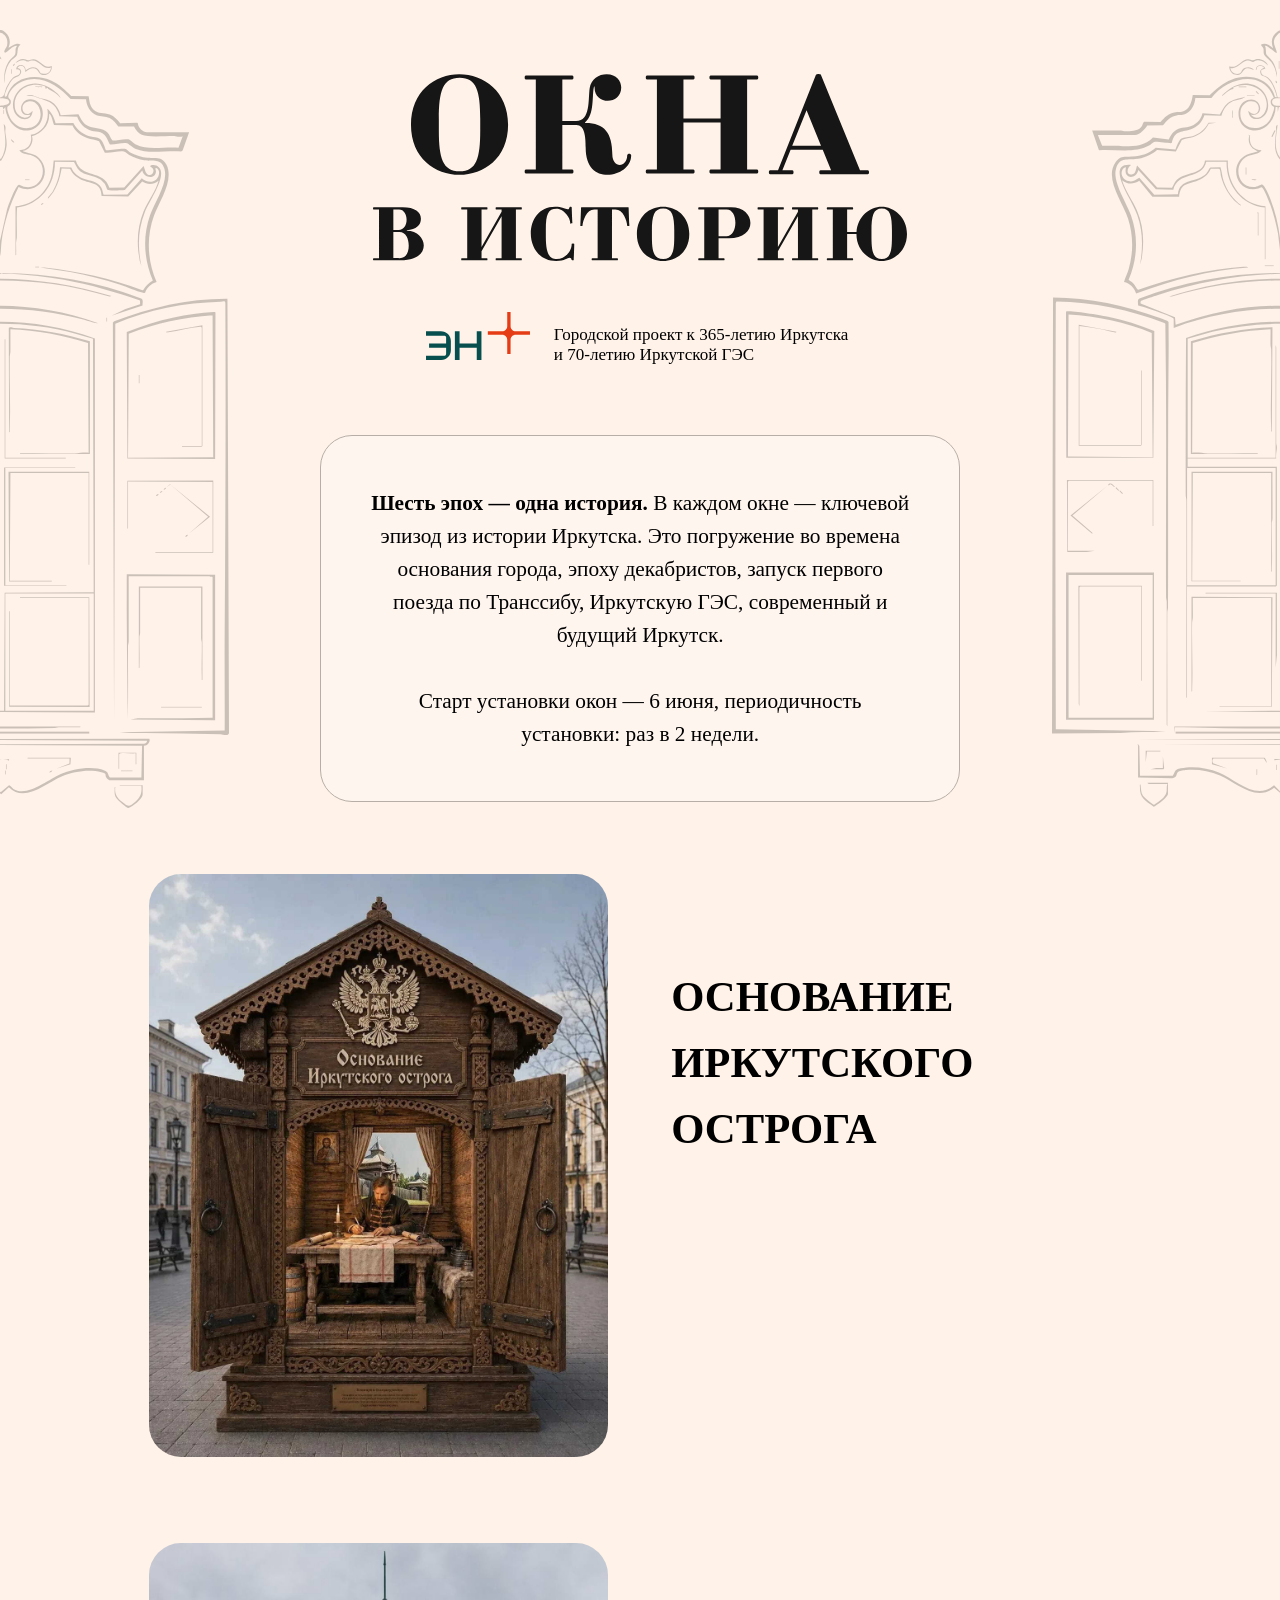
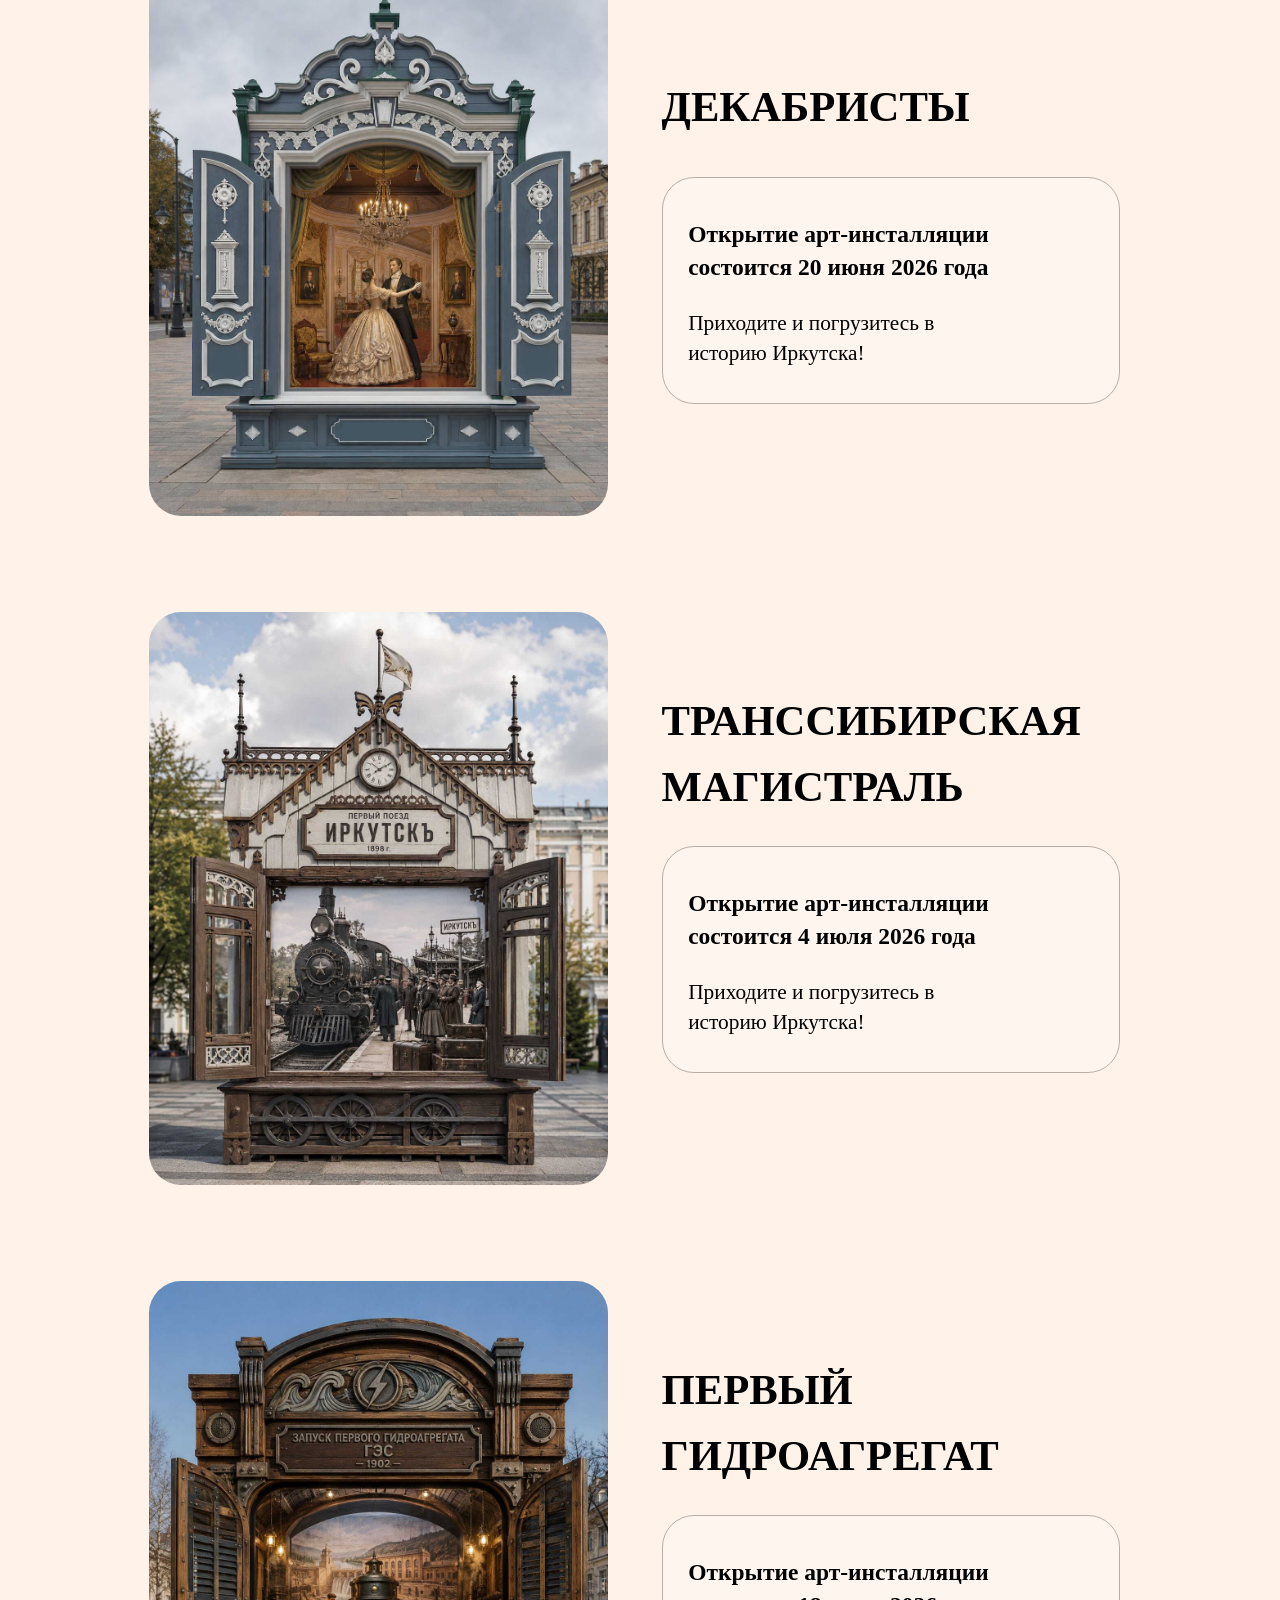
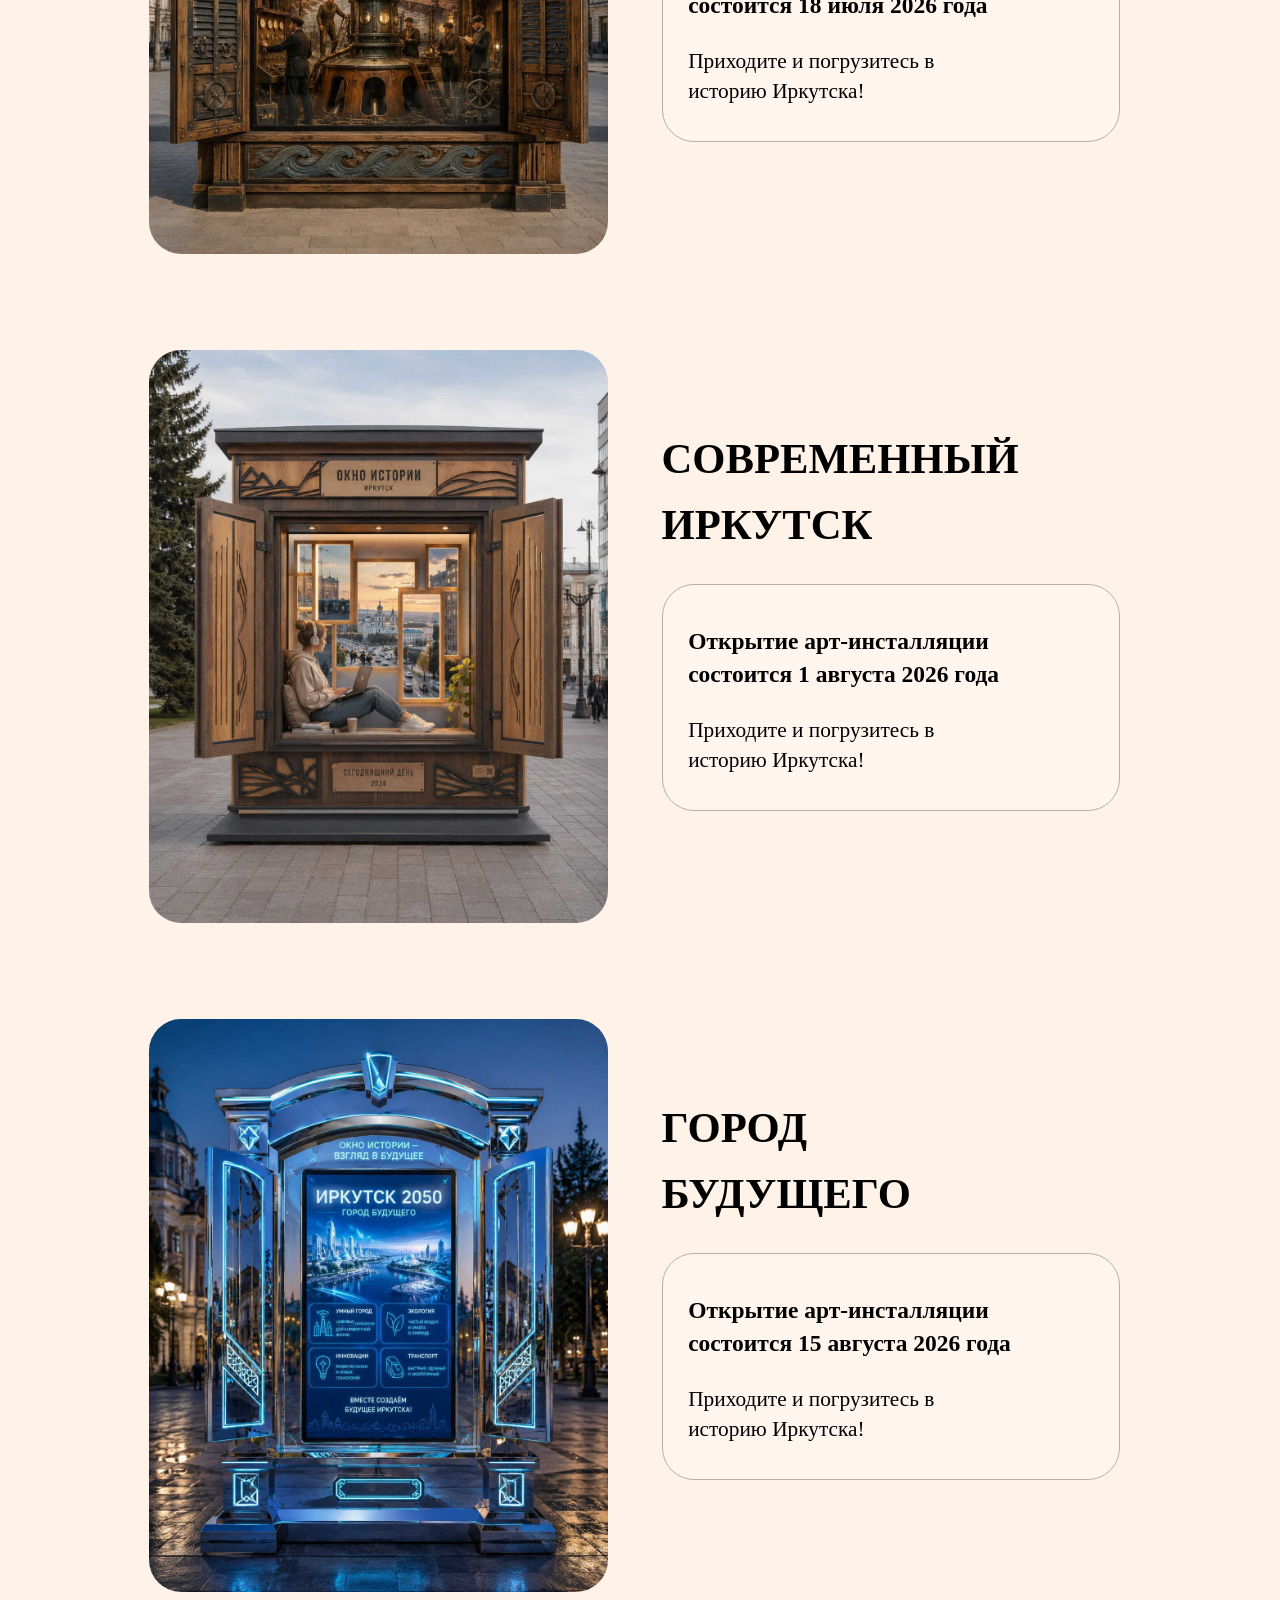
==== index.html @ 38a57096 "Add files via upload" ====
<!DOCTYPE html> <html> <head> <meta charset="utf-8" /> <meta http-equiv="Content-Type" content="text/html; charset=utf-8" /> <meta name="viewport" content="width=device-width, initial-scale=1.0" /> <!--metatextblock--> <title>Blank page</title> <meta property="og:url" content="page147754176.html" /> <meta property="og:title" content="Blank page" /> <meta property="og:description" content="" /> <meta property="og:type" content="website" /> <link rel="canonical" href="page147754176.html"> <!--/metatextblock--> <meta name="format-detection" content="telephone=no" /> <meta http-equiv="x-dns-prefetch-control" content="on"> <link rel="dns-prefetch" href="https://ws.tildacdn.com">  <!--favicons--> <link rel="shortcut icon" href="/favicon.ico" type="image/x-icon"/> <!--/favicons--> <!-- Assets --> <script src="https://neo.tildacdn.com/js/tilda-fallback-1.0.min.js" async charset="utf-8"></script> <link rel="stylesheet" href="css/tilda-grid-3.0.min.css" type="text/css" media="all" onerror="this.loaderr='y';"/> <link rel="stylesheet" href="css/tilda-blocks-page147754176.min.css?t=1781056123" type="text/css" media="all" onerror="this.loaderr='y';" /> <link rel="stylesheet" href="css/fonts-tildasans.css" type="text/css" media="all" onerror="this.loaderr='y';" /> <script nomodule src="js/tilda-polyfill-1.0.min.js" charset="utf-8"></script> <script type="text/javascript">function t_onReady(func) {if(document.readyState!='loading') {func();} else {document.addEventListener('DOMContentLoaded',func);}}
function t_onFuncLoad(funcName,okFunc,time) {if(typeof window[funcName]==='function') {okFunc();} else {setTimeout(function() {t_onFuncLoad(funcName,okFunc,time);},(time||100));}}function t396_initialScale(t){var e=document.getElementById("rec"+t);if(e){var i=e.querySelector(".t396__artboard");if(i){window.tn_scale_initial_window_width||(window.tn_scale_initial_window_width=document.documentElement.clientWidth);var a=window.tn_scale_initial_window_width,r=[],n,l=i.getAttribute("data-artboard-screens");if(l){l=l.split(",");for(var o=0;o<l.length;o++)r[o]=parseInt(l[o],10)}else r=[320,480,640,960,1200];for(var o=0;o<r.length;o++){var d=r[o];a>=d&&(n=d)}var _="edit"===window.allrecords.getAttribute("data-tilda-mode"),c="center"===t396_getFieldValue(i,"valign",n,r),s="grid"===t396_getFieldValue(i,"upscale",n,r),w=t396_getFieldValue(i,"height_vh",n,r),g=t396_getFieldValue(i,"height",n,r),u=!!window.opr&&!!window.opr.addons||!!window.opera||-1!==navigator.userAgent.indexOf(" OPR/");if(!_&&c&&!s&&!w&&g&&!u){var h=parseFloat((a/n).toFixed(3)),f=[i,i.querySelector(".t396__carrier"),i.querySelector(".t396__filter")],v=Math.floor(parseInt(g,10)*h)+"px",p;i.style.setProperty("--initial-scale-height",v);for(var o=0;o<f.length;o++)f[o].style.setProperty("height","var(--initial-scale-height)");t396_scaleInitial__getElementsToScale(i).forEach((function(t){t.style.zoom=h}))}}}}function t396_scaleInitial__getElementsToScale(t){return t?Array.prototype.slice.call(t.children).filter((function(t){return t&&(t.classList.contains("t396__elem")||t.classList.contains("t396__group"))})):[]}function t396_getFieldValue(t,e,i,a){var r,n=a[a.length-1];if(!(r=i===n?t.getAttribute("data-artboard-"+e):t.getAttribute("data-artboard-"+e+"-res-"+i)))for(var l=0;l<a.length;l++){var o=a[l];if(!(o<=i)&&(r=o===n?t.getAttribute("data-artboard-"+e):t.getAttribute("data-artboard-"+e+"-res-"+o)))break}return r}window.TN_SCALE_INITIAL_VER="1.0",window.tn_scale_initial_window_width=null;</script> <script src="js/jquery-1.10.2.min.js" charset="utf-8" onerror="this.loaderr='y';"></script> <script src="js/tilda-scripts-3.0.min.js" charset="utf-8" defer onerror="this.loaderr='y';"></script> <script src="js/tilda-blocks-page147754176.min.js?t=1781056123" charset="utf-8" async onerror="this.loaderr='y';"></script> <script src="js/lazyload-1.3.min.export.js" charset="utf-8" async onerror="this.loaderr='y';"></script> <script src="js/tilda-zero-1.1.min.js" charset="utf-8" async onerror="this.loaderr='y';"></script> <script src="js/tilda-zero-scale-1.0.min.js" charset="utf-8" async onerror="this.loaderr='y';"></script> <script src="js/tilda-events-1.0.min.js" charset="utf-8" async onerror="this.loaderr='y';"></script> <script type="text/javascript">window.dataLayer=window.dataLayer||[];</script> <script type="text/javascript">(function() {var ttt='cebo';var tt='oog';var re=new RegExp("bot|g" + tt + "le|yandex|baidu|bing|msn|duckduckbot|teoma|slurp|crawler|spider|robot|crawling|fa" + ttt + "ok","i");if((re.test(navigator.userAgent))===false&&typeof(sessionStorage)!='undefined'&&sessionStorage.getItem('visited')!=='y'&&document.visibilityState){var style=document.createElement('style');style.type='text/css';style.innerHTML='@media screen and (min-width: 980px) {.t-records {opacity: 0;}.t-records_animated {-webkit-transition: opacity ease-in-out .2s;-moz-transition: opacity ease-in-out .2s;-o-transition: opacity ease-in-out .2s;transition: opacity ease-in-out .2s;}.t-records.t-records_visible {opacity: 1;}}';document.getElementsByTagName('head')[0].appendChild(style);function t_setvisRecs(){var alr=document.querySelectorAll('.t-records');Array.prototype.forEach.call(alr,function(el) {el.classList.add("t-records_animated");});setTimeout(function() {Array.prototype.forEach.call(alr,function(el) {el.classList.add("t-records_visible");});sessionStorage.setItem("visited","y");},400);}
document.addEventListener('DOMContentLoaded',t_setvisRecs);}})();</script></head> <body class="t-body" style="margin:0;"> <!--allrecords--> <div id="allrecords" data-tilda-export="yes" class="t-records" data-hook="blocks-collection-content-node" data-tilda-project-id="1593632" data-tilda-page-id="147754176" data-tilda-formskey="7229bbf0b6d8897989ffcd6149e6732f" data-tilda-lazy="yes" data-tilda-root-zone="com" data-tilda-project-country="RU"> <div id="rec2366540261" class="r t-rec" style=" " data-animationappear="off" data-record-type="396"> <!-- T396 --> <style>#rec2366540261 .t396__artboard {height:820px;background-color:#fff2e8;}#rec2366540261 .t396__filter {height:820px;}#rec2366540261 .t396__carrier{height:820px;background-position:center center;background-attachment:scroll;background-size:cover;background-repeat:no-repeat;}@media screen and (max-width:1199px) {#rec2366540261 .t396__artboard,#rec2366540261 .t396__filter,#rec2366540261 .t396__carrier {height:760px;}#rec2366540261 .t396__filter {}#rec2366540261 .t396__carrier {background-attachment:scroll;}}#rec2366540261 .tn-elem[data-elem-id="1781053462976"]{z-index:3;top:292px;;left:calc(50% - 600px + 399px);;width:98px;height:auto;}#rec2366540261 .tn-elem[data-elem-id="1781053462976"] .tn-atom{border-radius:0px 0px 0px 0px;background-position:center center;border-width:var(--t396-borderwidth,0);border-style:var(--t396-borderstyle,solid);border-color:var(--t396-bordercolor,transparent);transition:background-color var(--t396-speedhover,0s) ease-in-out,color var(--t396-speedhover,0s) ease-in-out,border-color var(--t396-speedhover,0s) ease-in-out,box-shadow var(--t396-shadowshoverspeed,0.2s) ease-in-out;}#rec2366540261 .tn-elem[data-elem-id="1781053462976"] .tn-atom__img{border-radius:0px 0px 0px 0px;object-position:center center;}@media screen and (max-width:1199px){#rec2366540261 .tn-elem[data-elem-id="1781053462976"]{display:table;top:231px;;left:calc(50% - 160px + 25px);;width:70px;height:auto;}}#rec2366540261 .tn-elem[data-elem-id="1781053552354000001"]{z-index:3;top:28px;;left:calc(50% - 600px + 986px);;width:429px;height:auto;}#rec2366540261 .tn-elem[data-elem-id="1781053552354000001"] .tn-atom{border-radius:0px 0px 0px 0px;opacity:0.2;background-position:center center;border-width:var(--t396-borderwidth,0);border-style:var(--t396-borderstyle,solid);border-color:var(--t396-bordercolor,transparent);transition:background-color var(--t396-speedhover,0s) ease-in-out,color var(--t396-speedhover,0s) ease-in-out,border-color var(--t396-speedhover,0s) ease-in-out,box-shadow var(--t396-shadowshoverspeed,0.2s) ease-in-out;}#rec2366540261 .tn-elem[data-elem-id="1781053552354000001"] .tn-atom__img{border-radius:0px 0px 0px 0px;object-position:center center;}@media screen and (max-width:1199px){#rec2366540261 .tn-elem[data-elem-id="1781053552354000001"]{display:table;top:0px;;left:calc(50% - 160px + 0px);;width:320px;height:auto;}#rec2366540261 .tn-elem[data-elem-id="1781053552354000001"] .tn-atom{background-size:cover;opacity:0.08;}}#rec2366540261 .tn-elem[data-elem-id="1781053756565"]{z-index:3;top:408px;;left:calc(50% - 600px + 300px);;width:600px;height:344px;}#rec2366540261 .tn-elem[data-elem-id="1781053756565"] .tn-atom{border-radius:30px 30px 30px 30px;opacity:0.3;background-color:#ffffff;background-position:center center;--t396-borderwidth:1px;--t396-bordercolor:#161616;border-width:var(--t396-borderwidth,0);border-style:var(--t396-borderstyle,solid);border-color:var(--t396-bordercolor,transparent);transition:background-color var(--t396-speedhover,0s) ease-in-out,color var(--t396-speedhover,0s) ease-in-out,border-color var(--t396-speedhover,0s) ease-in-out,box-shadow var(--t396-shadowshoverspeed,0.2s) ease-in-out;}@media screen and (max-width:1199px){#rec2366540261 .tn-elem[data-elem-id="1781053756565"]{display:table;top:318px;;left:calc(50% - 160px + 20px);;width:280px;height:391px;}}#rec2366540261 .tn-elem[data-elem-id="1781054503527000004"]{z-index:3;top:28px;;left:calc(50% - 600px + -214px);;width:429px;height:auto;}#rec2366540261 .tn-elem[data-elem-id="1781054503527000004"] .tn-atom{border-radius:0px 0px 0px 0px;opacity:0.2;background-position:center center;border-width:var(--t396-borderwidth,0);border-style:var(--t396-borderstyle,solid);border-color:var(--t396-bordercolor,transparent);transition:background-color var(--t396-speedhover,0s) ease-in-out,color var(--t396-speedhover,0s) ease-in-out,border-color var(--t396-speedhover,0s) ease-in-out,box-shadow var(--t396-shadowshoverspeed,0.2s) ease-in-out;}#rec2366540261 .tn-elem[data-elem-id="1781054503527000004"] .tn-atom__img{border-radius:0px 0px 0px 0px;object-position:center center;}@media screen and (max-width:1199px){#rec2366540261 .tn-elem[data-elem-id="1781054503527000004"]{display:table;top:215px;;left:calc(50% - 160px + -1169px);;height:auto;}}#rec2366540261 .tn-elem[data-elem-id="1781054463320000003"]{z-index:3;top:69px;;left:calc(50% - 600px + 350px);;width:500px;height:auto;}#rec2366540261 .tn-elem[data-elem-id="1781054463320000003"] .tn-atom{border-radius:0px 0px 0px 0px;background-position:center center;border-width:var(--t396-borderwidth,0);border-style:var(--t396-borderstyle,solid);border-color:var(--t396-bordercolor,transparent);transition:background-color var(--t396-speedhover,0s) ease-in-out,color var(--t396-speedhover,0s) ease-in-out,border-color var(--t396-speedhover,0s) ease-in-out,box-shadow var(--t396-shadowshoverspeed,0.2s) ease-in-out;}#rec2366540261 .tn-elem[data-elem-id="1781054463320000003"] .tn-atom__img{border-radius:0px 0px 0px 0px;object-position:center center;}@media screen and (max-width:1199px){#rec2366540261 .tn-elem[data-elem-id="1781054463320000003"]{display:table;top:69px;;left:calc(50% - 160px + 20px);;width:280px;height:auto;}}#rec2366540261 .tn-elem[data-elem-id="1781053506038"]{color:#000000;z-index:3;top:305px;;left:calc(50% - 600px + 519px);;width:281px;height:auto;}#rec2366540261 .tn-elem[data-elem-id="1781053506038"] .tn-atom{vertical-align:middle;color:#000000;font-size:16px;font-family:'Georgia',serif;line-height:1.1;font-weight:400;background-position:center center;border-width:var(--t396-borderwidth,0);border-style:var(--t396-borderstyle,solid);border-color:var(--t396-bordercolor,transparent);transition:background-color var(--t396-speedhover,0s) ease-in-out,color var(--t396-speedhover,0s) ease-in-out,border-color var(--t396-speedhover,0s) ease-in-out,box-shadow var(--t396-shadowshoverspeed,0.2s) ease-in-out;--t396-shadow-text-opacity:100%;text-shadow:var(--t396-shadow-text-x,0px) var(--t396-shadow-text-y,0px) var(--t396-shadow-text-blur,0px) rgba(var(--t396-shadow-text-color),var(--t396-shadow-text-opacity,100%));}@media screen and (max-width:1199px){#rec2366540261 .tn-elem[data-elem-id="1781053506038"]{display:table;top:241px;;left:calc(50% - 160px + 110px);;width:185px;height:auto;}#rec2366540261 .tn-elem[data-elem-id="1781053506038"] .tn-atom{white-space:normal;font-size:10px;background-size:cover;}}#rec2366540261 .tn-elem[data-elem-id="1781053574687000002"]{color:#000000;text-align:center;z-index:3;top:456px;;left:calc(50% - 600px + 344px);;width:512px;height:auto;}#rec2366540261 .tn-elem[data-elem-id="1781053574687000002"] .tn-atom{vertical-align:middle;color:#000000;font-size:20px;font-family:'Georgia',serif;line-height:1.55;font-weight:400;background-position:center center;border-width:var(--t396-borderwidth,0);border-style:var(--t396-borderstyle,solid);border-color:var(--t396-bordercolor,transparent);transition:background-color var(--t396-speedhover,0s) ease-in-out,color var(--t396-speedhover,0s) ease-in-out,border-color var(--t396-speedhover,0s) ease-in-out,box-shadow var(--t396-shadowshoverspeed,0.2s) ease-in-out;--t396-shadow-text-opacity:100%;text-shadow:var(--t396-shadow-text-x,0px) var(--t396-shadow-text-y,0px) var(--t396-shadow-text-blur,0px) rgba(var(--t396-shadow-text-color),var(--t396-shadow-text-opacity,100%));}@media screen and (max-width:1199px){#rec2366540261 .tn-elem[data-elem-id="1781053574687000002"]{display:table;top:348px;;left:calc(50% - 160px + 40px);;width:240px;height:auto;}#rec2366540261 .tn-elem[data-elem-id="1781053574687000002"] .tn-atom{white-space:normal;font-size:16px;background-size:cover;}}</style> <div class='t396'> <div class="t396__artboard" data-artboard-recid="2366540261" data-artboard-screens="320,1200" data-artboard-height="820" data-artboard-valign="center" data-artboard-upscale="window" data-artboard-height-res-320="760"> <div class="t396__carrier" data-artboard-recid="2366540261"></div> <div class="t396__filter" data-artboard-recid="2366540261"></div> <div class='t396__elem tn-elem tn-elem__23665402611781053462976' data-elem-id='1781053462976' data-elem-type='image' data-field-top-value="292" data-field-left-value="399" data-field-height-value="45" data-field-width-value="98" data-field-axisy-value="top" data-field-axisx-value="left" data-field-container-value="grid" data-field-topunits-value="px" data-field-leftunits-value="px" data-field-heightunits-value="px" data-field-widthunits-value="px" data-field-filewidth-value="380" data-field-fileheight-value="175" data-field-lazyoff-value="y" data-field-widthmode-value="fixed" data-field-heightmode-value="hug" data-field-top-res-320-value="231" data-field-left-res-320-value="25" data-field-height-res-320-value="32" data-field-width-res-320-value="70" data-field-container-res-320-value="grid" data-field-widthmode-res-320-value="fixed"> <div class='tn-atom'> <img class='tn-atom__img' src='images/tild3462-6165-4435-a561-666335303235__logo300x-100.svg' alt='' imgfield='tn_img_1781053462976' /> </div> </div> <div class='t396__elem tn-elem tn-elem__23665402611781053552354000001' data-elem-id='1781053552354000001' data-elem-type='image' data-field-top-value="28" data-field-left-value="986" data-field-height-value="729" data-field-width-value="429" data-field-axisy-value="top" data-field-axisx-value="left" data-field-container-value="grid" data-field-topunits-value="px" data-field-leftunits-value="px" data-field-heightunits-value="px" data-field-widthunits-value="px" data-field-filewidth-value="218" data-field-fileheight-value="371" data-field-lazyoff-value="y" data-field-widthmode-value="fixed" data-field-heightmode-value="hug" data-field-top-res-320-value="0" data-field-left-res-320-value="0" data-field-height-res-320-value="544" data-field-width-res-320-value="320" data-field-widthmode-res-320-value="fixed"> <div class='tn-atom'> <img class='tn-atom__img' src='images/tild3465-6539-4963-a363-643864336131__okokok.svg' alt='' imgfield='tn_img_1781053552354000001' /> </div> </div> <div class='t396__elem tn-elem tn-elem__23665402611781053756565' data-elem-id='1781053756565' data-elem-type='shape' data-field-top-value="408" data-field-left-value="300" data-field-height-value="344" data-field-width-value="600" data-field-axisy-value="top" data-field-axisx-value="left" data-field-container-value="grid" data-field-topunits-value="px" data-field-leftunits-value="px" data-field-heightunits-value="px" data-field-widthunits-value="px" data-field-widthmode-value="fixed" data-field-top-res-320-value="318" data-field-left-res-320-value="20" data-field-height-res-320-value="391" data-field-width-res-320-value="280" data-field-widthmode-res-320-value="fixed"> <div class='tn-atom'> </div> </div> <div class='t396__elem tn-elem tn-elem__23665402611781054503527000004' data-elem-id='1781054503527000004' data-elem-type='image' data-field-top-value="28" data-field-left-value="-214" data-field-height-value="729" data-field-width-value="429" data-field-axisy-value="top" data-field-axisx-value="left" data-field-container-value="grid" data-field-topunits-value="px" data-field-leftunits-value="px" data-field-heightunits-value="px" data-field-widthunits-value="px" data-field-filewidth-value="218" data-field-fileheight-value="371" data-field-lazyoff-value="y" data-field-widthmode-value="fixed" data-field-heightmode-value="hug" data-field-top-res-320-value="215" data-field-left-res-320-value="-1169" data-field-height-res-320-value="729"> <div class='tn-atom'> <img class='tn-atom__img' src='images/tild3465-6539-4963-a363-643864336131__okokok.svg' alt='' imgfield='tn_img_1781054503527000004' /> </div> </div> <div class='t396__elem tn-elem tn-elem__23665402611781054463320000003' data-elem-id='1781054463320000003' data-elem-type='image' data-field-top-value="69" data-field-left-value="350" data-field-height-value="175" data-field-width-value="500" data-field-axisy-value="top" data-field-axisx-value="left" data-field-container-value="grid" data-field-topunits-value="px" data-field-leftunits-value="px" data-field-heightunits-value="px" data-field-widthunits-value="px" data-field-filewidth-value="1320" data-field-fileheight-value="462" data-field-lazyoff-value="y" data-field-widthmode-value="fixed" data-field-heightmode-value="hug" data-field-top-res-320-value="69" data-field-left-res-320-value="20" data-field-height-res-320-value="98" data-field-width-res-320-value="280" data-field-widthmode-res-320-value="fixed"> <div class='tn-atom'> <img class='tn-atom__img' src='images/tild6436-3231-4361-b266-373438313238__okna.svg' alt='' imgfield='tn_img_1781054463320000003' /> </div> </div> <div class='t396__elem tn-elem tn-elem__23665402611781053506038' data-elem-id='1781053506038' data-elem-type='text' data-field-top-value="305" data-field-left-value="519" data-field-height-value="36" data-field-width-value="281" data-field-axisy-value="top" data-field-axisx-value="left" data-field-container-value="grid" data-field-topunits-value="px" data-field-leftunits-value="px" data-field-heightunits-value="px" data-field-widthunits-value="px" data-field-textfit-value="autoheight" data-field-fontsize-value="16" data-field-top-res-320-value="241" data-field-left-res-320-value="110" data-field-width-res-320-value="185" data-field-fontsize-res-320-value="10"> <div class='tn-atom'field='tn_text_1781053506038'>Городской проект к 365-летию Иркутска и 70-летию Иркутской ГЭС</div> </div> <div class='t396__elem tn-elem tn-elem__23665402611781053574687000002' data-elem-id='1781053574687000002' data-elem-type='text' data-field-top-value="456" data-field-left-value="344" data-field-height-value="248" data-field-width-value="512" data-field-axisy-value="top" data-field-axisx-value="left" data-field-container-value="grid" data-field-topunits-value="px" data-field-leftunits-value="px" data-field-heightunits-value="px" data-field-widthunits-value="px" data-field-textfit-value="autoheight" data-field-fontsize-value="20" data-field-top-res-320-value="348" data-field-left-res-320-value="40" data-field-width-res-320-value="240" data-field-widthmode-res-320-value="fixed" data-field-fontsize-res-320-value="16"> <div class='tn-atom'field='tn_text_1781053574687000002'><strong>Шесть эпох — одна история. </strong>В каждом окне — ключевой эпизод из истории Иркутска. Это погружение во времена основания города, эпоху декабристов, запуск первого поезда по Транссибу, Иркутскую ГЭС, современный и будущий Иркутск.<br /><br />Старт установки окон — 6 июня, периодичность установки: раз в 2 недели.</div> </div> </div> </div> <script>t_onFuncLoad('t396_initialScale',function() {t396_initialScale('2366540261');});t_onReady(function() {t_onFuncLoad('t396_init',function() {t396_init('2366540261');});});</script> <!-- /T396 --> </div> <div id="rec2366555501" class="r t-rec" style=" " data-animationappear="off" data-record-type="396"> <!-- T396 --> <style>#rec2366555501 .t396__artboard {height:627px;background-color:#fff2e8;}#rec2366555501 .t396__filter {height:627px;}#rec2366555501 .t396__carrier{height:627px;background-position:center center;background-attachment:scroll;background-size:cover;background-repeat:no-repeat;}@media screen and (max-width:1199px) {#rec2366555501 .t396__artboard,#rec2366555501 .t396__filter,#rec2366555501 .t396__carrier {height:650px;}#rec2366555501 .t396__filter {}#rec2366555501 .t396__carrier {background-attachment:scroll;}}#rec2366555501 .tn-elem[data-elem-id="1781054503527000004"]{z-index:3;top:0px;;left:calc(50% - 600px + 140px);;width:430px;height:auto;}#rec2366555501 .tn-elem[data-elem-id="1781054503527000004"] .tn-atom{border-radius:30px 30px 30px 30px;background-position:center center;border-width:var(--t396-borderwidth,0);border-style:var(--t396-borderstyle,solid);border-color:var(--t396-bordercolor,transparent);transition:background-color var(--t396-speedhover,0s) ease-in-out,color var(--t396-speedhover,0s) ease-in-out,border-color var(--t396-speedhover,0s) ease-in-out,box-shadow var(--t396-shadowshoverspeed,0.2s) ease-in-out;}#rec2366555501 .tn-elem[data-elem-id="1781054503527000004"] .tn-atom__img{border-radius:30px 30px 30px 30px;object-position:center center;}@media screen and (max-width:1199px){#rec2366555501 .tn-elem[data-elem-id="1781054503527000004"]{display:table;top:104px;;left:calc(50% - 160px + 20px);;width:280px;height:auto;}}#rec2366555501 .tn-elem[data-elem-id="1781053574687000002"]{color:#000000;z-index:3;top:84px;;left:calc(50% - 600px + 629px);;width:430px;height:auto;}#rec2366555501 .tn-elem[data-elem-id="1781053574687000002"] .tn-atom{vertical-align:middle;color:#000000;font-size:40px;font-family:'Georgia',serif;line-height:1.55;font-weight:400;text-transform:uppercase;background-position:center center;border-width:var(--t396-borderwidth,0);border-style:var(--t396-borderstyle,solid);border-color:var(--t396-bordercolor,transparent);transition:background-color var(--t396-speedhover,0s) ease-in-out,color var(--t396-speedhover,0s) ease-in-out,border-color var(--t396-speedhover,0s) ease-in-out,box-shadow var(--t396-shadowshoverspeed,0.2s) ease-in-out;--t396-shadow-text-opacity:100%;text-shadow:var(--t396-shadow-text-x,0px) var(--t396-shadow-text-y,0px) var(--t396-shadow-text-blur,0px) rgba(var(--t396-shadow-text-color),var(--t396-shadow-text-opacity,100%));}@media screen and (max-width:1199px){#rec2366555501 .tn-elem[data-elem-id="1781053574687000002"]{display:table;top:20px;;left:calc(50% - 160px + 20px);;width:280px;height:auto;text-align:center;}#rec2366555501 .tn-elem[data-elem-id="1781053574687000002"] .tn-atom{white-space:normal;font-size:20px;background-size:cover;}}#rec2366555501 .tn-elem[data-elem-id="1781055008279"]{z-index:3;top:290px;;left:calc(50% - 600px + 630px);;width:430px;height:170px;}#rec2366555501 .tn-elem[data-elem-id="1781055008279"] .tn-atom{background-position:center center;border-width:var(--t396-borderwidth,0);border-style:var(--t396-borderstyle,solid);border-color:var(--t396-bordercolor,transparent);transition:background-color var(--t396-speedhover,0s) ease-in-out,color var(--t396-speedhover,0s) ease-in-out,border-color var(--t396-speedhover,0s) ease-in-out,box-shadow var(--t396-shadowshoverspeed,0.2s) ease-in-out;}@media screen and (max-width:1199px){#rec2366555501 .tn-elem[data-elem-id="1781055008279"]{display:table;top:480px;;left:calc(50% - 160px + 20px);;width:280px;height:110px;}}</style> <div class='t396'> <div class="t396__artboard" data-artboard-recid="2366555501" data-artboard-screens="320,1200" data-artboard-height="627" data-artboard-valign="center" data-artboard-upscale="window" data-artboard-height-res-320="650"> <div class="t396__carrier" data-artboard-recid="2366555501"></div> <div class="t396__filter" data-artboard-recid="2366555501"></div> <div class='t396__elem tn-elem tn-elem__23665555011781054503527000004' data-elem-id='1781054503527000004' data-elem-type='image' data-field-top-value="0" data-field-left-value="140" data-field-height-value="547" data-field-width-value="430" data-field-axisy-value="top" data-field-axisx-value="left" data-field-container-value="grid" data-field-topunits-value="px" data-field-leftunits-value="px" data-field-heightunits-value="px" data-field-widthunits-value="px" data-field-filewidth-value="1112" data-field-fileheight-value="1414" data-field-lazyoff-value="y" data-field-widthmode-value="fixed" data-field-heightmode-value="hug" data-field-top-res-320-value="104" data-field-left-res-320-value="20" data-field-height-res-320-value="356" data-field-width-res-320-value="280" data-field-widthmode-res-320-value="fixed"> <div class='tn-atom'> <img class='tn-atom__img' src='images/tild3937-3661-4434-b965-363138333763__image6.jpg' alt='' imgfield='tn_img_1781054503527000004' /> </div> </div> <div class='t396__elem tn-elem tn-elem__23665555011781053574687000002' data-elem-id='1781053574687000002' data-elem-type='text' data-field-top-value="84" data-field-left-value="629" data-field-height-value="186" data-field-width-value="430" data-field-axisy-value="top" data-field-axisx-value="left" data-field-container-value="grid" data-field-topunits-value="px" data-field-leftunits-value="px" data-field-heightunits-value="px" data-field-widthunits-value="px" data-field-textfit-value="autoheight" data-field-widthmode-value="fixed" data-field-fontsize-value="40" data-field-top-res-320-value="20" data-field-left-res-320-value="20" data-field-width-res-320-value="280" data-field-widthmode-res-320-value="fixed" data-field-fontsize-res-320-value="20"> <div class='tn-atom'field='tn_text_1781053574687000002'><strong>Основание Иркутского острога</strong></div> </div> <div class='t396__elem tn-elem tn-elem__23665555011781055008279' data-elem-id='1781055008279' data-elem-type='html' data-field-top-value="290" data-field-left-value="630" data-field-height-value="170" data-field-width-value="430" data-field-axisy-value="top" data-field-axisx-value="left" data-field-container-value="grid" data-field-topunits-value="px" data-field-leftunits-value="px" data-field-heightunits-value="px" data-field-widthunits-value="px" data-field-widthmode-value="fixed" data-field-top-res-320-value="480" data-field-left-res-320-value="20" data-field-height-res-320-value="110" data-field-width-res-320-value="280" data-field-container-res-320-value="grid" data-field-widthmode-res-320-value="fixed" data-field-heightmode-res-320-value="fixed"> <div class='tn-atom tn-atom__html'> <iframe src="https://player.mave.digital?podcast=irkru&episode=52&color=rgb(99,159,247)&mute=1&date=1&download=1" style="width: 100%" height="100%" scrolling="no" frameborder="no"></iframe> </div> </div> </div> </div> <script>t_onFuncLoad('t396_initialScale',function() {t396_initialScale('2366555501');});t_onReady(function() {t_onFuncLoad('t396_init',function() {t396_init('2366555501');});});</script> <!-- /T396 --> </div> <div id="rec2366563701" class="r t-rec" style=" " data-animationappear="off" data-record-type="396"> <!-- T396 --> <style>#rec2366563701 .t396__artboard {height:627px;background-color:#fff2e8;}#rec2366563701 .t396__filter {height:627px;}#rec2366563701 .t396__carrier{height:627px;background-position:center center;background-attachment:scroll;background-size:cover;background-repeat:no-repeat;}@media screen and (max-width:1199px) {#rec2366563701 .t396__artboard,#rec2366563701 .t396__filter,#rec2366563701 .t396__carrier {height:667px;}#rec2366563701 .t396__filter {}#rec2366563701 .t396__carrier {background-attachment:scroll;}}#rec2366563701 .tn-elem[data-elem-id="1781054503527000004"]{z-index:3;top:0px;;left:calc(50% - 600px + 140px);;width:430px;height:auto;}#rec2366563701 .tn-elem[data-elem-id="1781054503527000004"] .tn-atom{border-radius:30px 30px 30px 30px;background-position:center center;border-width:var(--t396-borderwidth,0);border-style:var(--t396-borderstyle,solid);border-color:var(--t396-bordercolor,transparent);transition:background-color var(--t396-speedhover,0s) ease-in-out,color var(--t396-speedhover,0s) ease-in-out,border-color var(--t396-speedhover,0s) ease-in-out,box-shadow var(--t396-shadowshoverspeed,0.2s) ease-in-out;}#rec2366563701 .tn-elem[data-elem-id="1781054503527000004"] .tn-atom__img{border-radius:30px 30px 30px 30px;object-position:center center;}@media screen and (max-width:1199px){#rec2366563701 .tn-elem[data-elem-id="1781054503527000004"]{display:table;top:71px;;left:calc(50% - 160px + 20px);;width:280px;height:auto;}}#rec2366563701 .tn-elem[data-elem-id="1781053574687000002"]{color:#000000;z-index:3;top:123px;;left:calc(50% - 600px + 620px);;width:430px;height:auto;}#rec2366563701 .tn-elem[data-elem-id="1781053574687000002"] .tn-atom{vertical-align:middle;color:#000000;font-size:40px;font-family:'Georgia',serif;line-height:1.55;font-weight:700;text-transform:uppercase;background-position:center center;border-width:var(--t396-borderwidth,0);border-style:var(--t396-borderstyle,solid);border-color:var(--t396-bordercolor,transparent);transition:background-color var(--t396-speedhover,0s) ease-in-out,color var(--t396-speedhover,0s) ease-in-out,border-color var(--t396-speedhover,0s) ease-in-out,box-shadow var(--t396-shadowshoverspeed,0.2s) ease-in-out;--t396-shadow-text-opacity:100%;text-shadow:var(--t396-shadow-text-x,0px) var(--t396-shadow-text-y,0px) var(--t396-shadow-text-blur,0px) rgba(var(--t396-shadow-text-color),var(--t396-shadow-text-opacity,100%));}@media screen and (max-width:1199px){#rec2366563701 .tn-elem[data-elem-id="1781053574687000002"]{display:table;top:20px;;left:calc(50% - 160px + 20px);;width:280px;height:auto;text-align:center;}#rec2366563701 .tn-elem[data-elem-id="1781053574687000002"] .tn-atom{white-space:normal;font-size:24px;background-size:cover;}}#rec2366563701 .tn-elem[data-elem-id="1781055523464000001"]{z-index:3;top:219px;;left:calc(50% - 600px + 620px);;width:430px;height:213px;}#rec2366563701 .tn-elem[data-elem-id="1781055523464000001"] .tn-atom{border-radius:30px 30px 30px 30px;opacity:0.3;background-color:#ffffff;background-position:center center;--t396-borderwidth:1px;--t396-bordercolor:#161616;border-width:var(--t396-borderwidth,0);border-style:var(--t396-borderstyle,solid);border-color:var(--t396-bordercolor,transparent);transition:background-color var(--t396-speedhover,0s) ease-in-out,color var(--t396-speedhover,0s) ease-in-out,border-color var(--t396-speedhover,0s) ease-in-out,box-shadow var(--t396-shadowshoverspeed,0.2s) ease-in-out;}@media screen and (max-width:1199px){#rec2366563701 .tn-elem[data-elem-id="1781055523464000001"]{display:table;top:441px;;left:calc(50% - 160px + 20px);;width:280px;height:166px;}}#rec2366563701 .tn-elem[data-elem-id="1781055523464000002"]{color:#000000;z-index:3;top:343px;;left:calc(50% - 600px + 645px);;width:249px;height:auto;}#rec2366563701 .tn-elem[data-elem-id="1781055523464000002"] .tn-atom{vertical-align:middle;color:#000000;font-size:20px;font-family:'Georgia',serif;line-height:1.4;font-weight:400;background-position:center center;border-width:var(--t396-borderwidth,0);border-style:var(--t396-borderstyle,solid);border-color:var(--t396-bordercolor,transparent);transition:background-color var(--t396-speedhover,0s) ease-in-out,color var(--t396-speedhover,0s) ease-in-out,border-color var(--t396-speedhover,0s) ease-in-out,box-shadow var(--t396-shadowshoverspeed,0.2s) ease-in-out;--t396-shadow-text-opacity:100%;text-shadow:var(--t396-shadow-text-x,0px) var(--t396-shadow-text-y,0px) var(--t396-shadow-text-blur,0px) rgba(var(--t396-shadow-text-color),var(--t396-shadow-text-opacity,100%));}@media screen and (max-width:1199px){#rec2366563701 .tn-elem[data-elem-id="1781055523464000002"]{display:table;top:532px;;left:calc(50% - 160px + 50px);;width:220px;height:auto;text-align:center;}#rec2366563701 .tn-elem[data-elem-id="1781055523464000002"] .tn-atom{white-space:normal;font-size:16px;background-size:cover;}}#rec2366563701 .tn-elem[data-elem-id="1781055638901000003"]{color:#000000;z-index:3;top:258px;;left:calc(50% - 600px + 645px);;width:367px;height:auto;}#rec2366563701 .tn-elem[data-elem-id="1781055638901000003"] .tn-atom{vertical-align:middle;color:#000000;font-size:22px;font-family:'Georgia',serif;line-height:1.4;font-weight:700;background-position:center center;border-width:var(--t396-borderwidth,0);border-style:var(--t396-borderstyle,solid);border-color:var(--t396-bordercolor,transparent);transition:background-color var(--t396-speedhover,0s) ease-in-out,color var(--t396-speedhover,0s) ease-in-out,border-color var(--t396-speedhover,0s) ease-in-out,box-shadow var(--t396-shadowshoverspeed,0.2s) ease-in-out;--t396-shadow-text-opacity:100%;text-shadow:var(--t396-shadow-text-x,0px) var(--t396-shadow-text-y,0px) var(--t396-shadow-text-blur,0px) rgba(var(--t396-shadow-text-color),var(--t396-shadow-text-opacity,100%));}@media screen and (max-width:1199px){#rec2366563701 .tn-elem[data-elem-id="1781055638901000003"]{display:table;top:468px;;left:calc(50% - 160px + 30px);;width:260px;height:auto;text-align:center;}#rec2366563701 .tn-elem[data-elem-id="1781055638901000003"] .tn-atom{white-space:normal;font-size:16px;background-size:cover;}}</style> <div class='t396'> <div class="t396__artboard" data-artboard-recid="2366563701" data-artboard-screens="320,1200" data-artboard-height="627" data-artboard-valign="center" data-artboard-upscale="window" data-artboard-height-res-320="667"> <div class="t396__carrier" data-artboard-recid="2366563701"></div> <div class="t396__filter" data-artboard-recid="2366563701"></div> <div class='t396__elem tn-elem tn-elem__23665637011781054503527000004' data-elem-id='1781054503527000004' data-elem-type='image' data-field-top-value="0" data-field-left-value="140" data-field-height-value="538" data-field-width-value="430" data-field-axisy-value="top" data-field-axisx-value="left" data-field-container-value="grid" data-field-topunits-value="px" data-field-leftunits-value="px" data-field-heightunits-value="px" data-field-widthunits-value="px" data-field-filewidth-value="1024" data-field-fileheight-value="1280" data-field-lazyoff-value="y" data-field-widthmode-value="fixed" data-field-heightmode-value="hug" data-field-top-res-320-value="71" data-field-left-res-320-value="20" data-field-height-res-320-value="350" data-field-width-res-320-value="280" data-field-widthmode-res-320-value="fixed"> <div class='tn-atom'> <img class='tn-atom__img' src='images/tild3035-3364-4934-b364-636664353937__image11.jpg' alt='' imgfield='tn_img_1781054503527000004' /> </div> </div> <div class='t396__elem tn-elem tn-elem__23665637011781053574687000002' data-elem-id='1781053574687000002' data-elem-type='text' data-field-top-value="123" data-field-left-value="620" data-field-height-value="62" data-field-width-value="430" data-field-axisy-value="top" data-field-axisx-value="left" data-field-container-value="grid" data-field-topunits-value="px" data-field-leftunits-value="px" data-field-heightunits-value="px" data-field-widthunits-value="px" data-field-textfit-value="autoheight" data-field-widthmode-value="fixed" data-field-fontsize-value="40" data-field-top-res-320-value="20" data-field-left-res-320-value="20" data-field-width-res-320-value="280" data-field-widthmode-res-320-value="fixed" data-field-fontsize-res-320-value="24"> <div class='tn-atom'field='tn_text_1781053574687000002'>Декабристы</div> </div> <div class='t396__elem tn-elem tn-elem__23665637011781055523464000001' data-elem-id='1781055523464000001' data-elem-type='shape' data-field-top-value="219" data-field-left-value="620" data-field-height-value="213" data-field-width-value="430" data-field-axisy-value="top" data-field-axisx-value="left" data-field-container-value="grid" data-field-topunits-value="px" data-field-leftunits-value="px" data-field-heightunits-value="px" data-field-widthunits-value="px" data-field-widthmode-value="fixed" data-field-top-res-320-value="441" data-field-left-res-320-value="20" data-field-height-res-320-value="166" data-field-width-res-320-value="280" data-field-widthmode-res-320-value="fixed"> <div class='tn-atom'> </div> </div> <div class='t396__elem tn-elem tn-elem__23665637011781055523464000002' data-elem-id='1781055523464000002' data-elem-type='text' data-field-top-value="343" data-field-left-value="645" data-field-height-value="56" data-field-width-value="249" data-field-axisy-value="top" data-field-axisx-value="left" data-field-container-value="grid" data-field-topunits-value="px" data-field-leftunits-value="px" data-field-heightunits-value="px" data-field-widthunits-value="px" data-field-textfit-value="autoheight" data-field-fontsize-value="20" data-field-top-res-320-value="532" data-field-left-res-320-value="50" data-field-width-res-320-value="220" data-field-widthmode-res-320-value="fixed" data-field-fontsize-res-320-value="16"> <div class='tn-atom'field='tn_text_1781055523464000002'>Приходите и погрузитесь в историю Иркутска!</div> </div> <div class='t396__elem tn-elem tn-elem__23665637011781055638901000003' data-elem-id='1781055638901000003' data-elem-type='text' data-field-top-value="258" data-field-left-value="645" data-field-height-value="62" data-field-width-value="367" data-field-axisy-value="top" data-field-axisx-value="left" data-field-container-value="grid" data-field-topunits-value="px" data-field-leftunits-value="px" data-field-heightunits-value="px" data-field-widthunits-value="px" data-field-textfit-value="autoheight" data-field-fontsize-value="22" data-field-top-res-320-value="468" data-field-left-res-320-value="30" data-field-height-res-320-value="44" data-field-width-res-320-value="260" data-field-widthmode-res-320-value="fixed" data-field-fontsize-res-320-value="16"> <div class='tn-atom'field='tn_text_1781055638901000003'>Открытие арт-инсталляции состоится 20 июня 2026 года</div> </div> </div> </div> <script>t_onFuncLoad('t396_initialScale',function() {t396_initialScale('2366563701');});t_onReady(function() {t_onFuncLoad('t396_init',function() {t396_init('2366563701');});});</script> <!-- /T396 --> </div> <div id="rec2366567971" class="r t-rec" style=" " data-animationappear="off" data-record-type="396"> <!-- T396 --> <style>#rec2366567971 .t396__artboard {height:627px;background-color:#fff2e8;}#rec2366567971 .t396__filter {height:627px;}#rec2366567971 .t396__carrier{height:627px;background-position:center center;background-attachment:scroll;background-size:cover;background-repeat:no-repeat;}@media screen and (max-width:1199px) {#rec2366567971 .t396__artboard,#rec2366567971 .t396__filter,#rec2366567971 .t396__carrier {height:706px;}#rec2366567971 .t396__filter {}#rec2366567971 .t396__carrier {background-attachment:scroll;}}#rec2366567971 .tn-elem[data-elem-id="1781054503527000004"]{z-index:3;top:0px;;left:calc(50% - 600px + 140px);;width:430px;height:auto;}#rec2366567971 .tn-elem[data-elem-id="1781054503527000004"] .tn-atom{border-radius:30px 30px 30px 30px;background-position:center center;border-width:var(--t396-borderwidth,0);border-style:var(--t396-borderstyle,solid);border-color:var(--t396-bordercolor,transparent);transition:background-color var(--t396-speedhover,0s) ease-in-out,color var(--t396-speedhover,0s) ease-in-out,border-color var(--t396-speedhover,0s) ease-in-out,box-shadow var(--t396-shadowshoverspeed,0.2s) ease-in-out;}#rec2366567971 .tn-elem[data-elem-id="1781054503527000004"] .tn-atom__img{border-radius:30px 30px 30px 30px;object-position:center center;}@media screen and (max-width:1199px){#rec2366567971 .tn-elem[data-elem-id="1781054503527000004"]{display:table;top:110px;;left:calc(50% - 160px + 20px);;width:280px;height:auto;}}#rec2366567971 .tn-elem[data-elem-id="1781053574687000002"]{color:#000000;z-index:3;top:71px;;left:calc(50% - 600px + 620px);;width:434px;height:auto;}#rec2366567971 .tn-elem[data-elem-id="1781053574687000002"] .tn-atom{vertical-align:middle;color:#000000;font-size:40px;font-family:'Georgia',serif;line-height:1.55;font-weight:700;text-transform:uppercase;background-position:center center;border-width:var(--t396-borderwidth,0);border-style:var(--t396-borderstyle,solid);border-color:var(--t396-bordercolor,transparent);transition:background-color var(--t396-speedhover,0s) ease-in-out,color var(--t396-speedhover,0s) ease-in-out,border-color var(--t396-speedhover,0s) ease-in-out,box-shadow var(--t396-shadowshoverspeed,0.2s) ease-in-out;--t396-shadow-text-opacity:100%;text-shadow:var(--t396-shadow-text-x,0px) var(--t396-shadow-text-y,0px) var(--t396-shadow-text-blur,0px) rgba(var(--t396-shadow-text-color),var(--t396-shadow-text-opacity,100%));}@media screen and (max-width:1199px){#rec2366567971 .tn-elem[data-elem-id="1781053574687000002"]{display:table;top:20px;;left:calc(50% - 160px + 20px);;width:280px;height:auto;text-align:center;}#rec2366567971 .tn-elem[data-elem-id="1781053574687000002"] .tn-atom{white-space:normal;font-size:24px;line-height:1.3;background-size:cover;}}#rec2366567971 .tn-elem[data-elem-id="1781055523464000001"]{z-index:3;top:219px;;left:calc(50% - 600px + 620px);;width:430px;height:213px;}#rec2366567971 .tn-elem[data-elem-id="1781055523464000001"] .tn-atom{border-radius:30px 30px 30px 30px;opacity:0.3;background-color:#ffffff;background-position:center center;--t396-borderwidth:1px;--t396-bordercolor:#161616;border-width:var(--t396-borderwidth,0);border-style:var(--t396-borderstyle,solid);border-color:var(--t396-bordercolor,transparent);transition:background-color var(--t396-speedhover,0s) ease-in-out,color var(--t396-speedhover,0s) ease-in-out,border-color var(--t396-speedhover,0s) ease-in-out,box-shadow var(--t396-shadowshoverspeed,0.2s) ease-in-out;}@media screen and (max-width:1199px){#rec2366567971 .tn-elem[data-elem-id="1781055523464000001"]{display:table;top:480px;;left:calc(50% - 160px + 20px);;width:280px;height:166px;}}#rec2366567971 .tn-elem[data-elem-id="1781055523464000002"]{color:#000000;z-index:3;top:343px;;left:calc(50% - 600px + 645px);;width:249px;height:auto;}#rec2366567971 .tn-elem[data-elem-id="1781055523464000002"] .tn-atom{vertical-align:middle;color:#000000;font-size:20px;font-family:'Georgia',serif;line-height:1.4;font-weight:400;background-position:center center;border-width:var(--t396-borderwidth,0);border-style:var(--t396-borderstyle,solid);border-color:var(--t396-bordercolor,transparent);transition:background-color var(--t396-speedhover,0s) ease-in-out,color var(--t396-speedhover,0s) ease-in-out,border-color var(--t396-speedhover,0s) ease-in-out,box-shadow var(--t396-shadowshoverspeed,0.2s) ease-in-out;--t396-shadow-text-opacity:100%;text-shadow:var(--t396-shadow-text-x,0px) var(--t396-shadow-text-y,0px) var(--t396-shadow-text-blur,0px) rgba(var(--t396-shadow-text-color),var(--t396-shadow-text-opacity,100%));}@media screen and (max-width:1199px){#rec2366567971 .tn-elem[data-elem-id="1781055523464000002"]{display:table;top:571px;;left:calc(50% - 160px + 50px);;width:220px;height:auto;text-align:center;}#rec2366567971 .tn-elem[data-elem-id="1781055523464000002"] .tn-atom{white-space:normal;font-size:16px;background-size:cover;}}#rec2366567971 .tn-elem[data-elem-id="1781055638901000003"]{color:#000000;z-index:3;top:258px;;left:calc(50% - 600px + 645px);;width:367px;height:auto;}#rec2366567971 .tn-elem[data-elem-id="1781055638901000003"] .tn-atom{vertical-align:middle;color:#000000;font-size:22px;font-family:'Georgia',serif;line-height:1.4;font-weight:700;background-position:center center;border-width:var(--t396-borderwidth,0);border-style:var(--t396-borderstyle,solid);border-color:var(--t396-bordercolor,transparent);transition:background-color var(--t396-speedhover,0s) ease-in-out,color var(--t396-speedhover,0s) ease-in-out,border-color var(--t396-speedhover,0s) ease-in-out,box-shadow var(--t396-shadowshoverspeed,0.2s) ease-in-out;--t396-shadow-text-opacity:100%;text-shadow:var(--t396-shadow-text-x,0px) var(--t396-shadow-text-y,0px) var(--t396-shadow-text-blur,0px) rgba(var(--t396-shadow-text-color),var(--t396-shadow-text-opacity,100%));}@media screen and (max-width:1199px){#rec2366567971 .tn-elem[data-elem-id="1781055638901000003"]{display:table;top:507px;;left:calc(50% - 160px + 30px);;width:260px;height:auto;text-align:center;}#rec2366567971 .tn-elem[data-elem-id="1781055638901000003"] .tn-atom{white-space:normal;font-size:16px;background-size:cover;}}</style> <div class='t396'> <div class="t396__artboard" data-artboard-recid="2366567971" data-artboard-screens="320,1200" data-artboard-height="627" data-artboard-valign="center" data-artboard-upscale="window" data-artboard-height-res-320="706"> <div class="t396__carrier" data-artboard-recid="2366567971"></div> <div class="t396__filter" data-artboard-recid="2366567971"></div> <div class='t396__elem tn-elem tn-elem__23665679711781054503527000004' data-elem-id='1781054503527000004' data-elem-type='image' data-field-top-value="0" data-field-left-value="140" data-field-height-value="537" data-field-width-value="430" data-field-axisy-value="top" data-field-axisx-value="left" data-field-container-value="grid" data-field-topunits-value="px" data-field-leftunits-value="px" data-field-heightunits-value="px" data-field-widthunits-value="px" data-field-filewidth-value="1024" data-field-fileheight-value="1280" data-field-lazyoff-value="y" data-field-widthmode-value="fixed" data-field-heightmode-value="hug" data-field-top-res-320-value="110" data-field-left-res-320-value="20" data-field-height-res-320-value="350" data-field-width-res-320-value="280" data-field-widthmode-res-320-value="fixed"> <div class='tn-atom'> <img class='tn-atom__img' src='images/tild6166-6232-4831-b737-393464363430__image14.jpg' alt='' imgfield='tn_img_1781054503527000004' /> </div> </div> <div class='t396__elem tn-elem tn-elem__23665679711781053574687000002' data-elem-id='1781053574687000002' data-elem-type='text' data-field-top-value="71" data-field-left-value="620" data-field-height-value="124" data-field-width-value="434" data-field-axisy-value="top" data-field-axisx-value="left" data-field-container-value="grid" data-field-topunits-value="px" data-field-leftunits-value="px" data-field-heightunits-value="px" data-field-widthunits-value="px" data-field-textfit-value="autoheight" data-field-widthmode-value="fixed" data-field-fontsize-value="40" data-field-top-res-320-value="20" data-field-left-res-320-value="20" data-field-width-res-320-value="280" data-field-widthmode-res-320-value="fixed" data-field-fontsize-res-320-value="24"> <div class='tn-atom'field='tn_text_1781053574687000002'>Транссибирская магистраль</div> </div> <div class='t396__elem tn-elem tn-elem__23665679711781055523464000001' data-elem-id='1781055523464000001' data-elem-type='shape' data-field-top-value="219" data-field-left-value="620" data-field-height-value="213" data-field-width-value="430" data-field-axisy-value="top" data-field-axisx-value="left" data-field-container-value="grid" data-field-topunits-value="px" data-field-leftunits-value="px" data-field-heightunits-value="px" data-field-widthunits-value="px" data-field-widthmode-value="fixed" data-field-top-res-320-value="480" data-field-left-res-320-value="20" data-field-height-res-320-value="166" data-field-width-res-320-value="280" data-field-widthmode-res-320-value="fixed"> <div class='tn-atom'> </div> </div> <div class='t396__elem tn-elem tn-elem__23665679711781055523464000002' data-elem-id='1781055523464000002' data-elem-type='text' data-field-top-value="343" data-field-left-value="645" data-field-height-value="56" data-field-width-value="249" data-field-axisy-value="top" data-field-axisx-value="left" data-field-container-value="grid" data-field-topunits-value="px" data-field-leftunits-value="px" data-field-heightunits-value="px" data-field-widthunits-value="px" data-field-textfit-value="autoheight" data-field-fontsize-value="20" data-field-top-res-320-value="571" data-field-left-res-320-value="50" data-field-width-res-320-value="220" data-field-widthmode-res-320-value="fixed" data-field-fontsize-res-320-value="16"> <div class='tn-atom'field='tn_text_1781055523464000002'>Приходите и погрузитесь в историю Иркутска!</div> </div> <div class='t396__elem tn-elem tn-elem__23665679711781055638901000003' data-elem-id='1781055638901000003' data-elem-type='text' data-field-top-value="258" data-field-left-value="645" data-field-height-value="62" data-field-width-value="367" data-field-axisy-value="top" data-field-axisx-value="left" data-field-container-value="grid" data-field-topunits-value="px" data-field-leftunits-value="px" data-field-heightunits-value="px" data-field-widthunits-value="px" data-field-textfit-value="autoheight" data-field-fontsize-value="22" data-field-top-res-320-value="507" data-field-left-res-320-value="30" data-field-height-res-320-value="44" data-field-width-res-320-value="260" data-field-widthmode-res-320-value="fixed" data-field-fontsize-res-320-value="16"> <div class='tn-atom'field='tn_text_1781055638901000003'>Открытие арт-инсталляции состоится 4 июля 2026 года</div> </div> </div> </div> <script>t_onFuncLoad('t396_initialScale',function() {t396_initialScale('2366567971');});t_onReady(function() {t_onFuncLoad('t396_init',function() {t396_init('2366567971');});});</script> <!-- /T396 --> </div> <div id="rec2366568571" class="r t-rec" style=" " data-animationappear="off" data-record-type="396"> <!-- T396 --> <style>#rec2366568571 .t396__artboard {height:627px;background-color:#fff2e8;}#rec2366568571 .t396__filter {height:627px;}#rec2366568571 .t396__carrier{height:627px;background-position:center center;background-attachment:scroll;background-size:cover;background-repeat:no-repeat;}@media screen and (max-width:1199px) {#rec2366568571 .t396__artboard,#rec2366568571 .t396__filter,#rec2366568571 .t396__carrier {height:706px;}#rec2366568571 .t396__filter {}#rec2366568571 .t396__carrier {background-attachment:scroll;}}#rec2366568571 .tn-elem[data-elem-id="1781054503527000004"]{z-index:3;top:0px;;left:calc(50% - 600px + 140px);;width:430px;height:auto;}#rec2366568571 .tn-elem[data-elem-id="1781054503527000004"] .tn-atom{border-radius:30px 30px 30px 30px;background-position:center center;border-width:var(--t396-borderwidth,0);border-style:var(--t396-borderstyle,solid);border-color:var(--t396-bordercolor,transparent);transition:background-color var(--t396-speedhover,0s) ease-in-out,color var(--t396-speedhover,0s) ease-in-out,border-color var(--t396-speedhover,0s) ease-in-out,box-shadow var(--t396-shadowshoverspeed,0.2s) ease-in-out;}#rec2366568571 .tn-elem[data-elem-id="1781054503527000004"] .tn-atom__img{border-radius:30px 30px 30px 30px;object-position:center center;}@media screen and (max-width:1199px){#rec2366568571 .tn-elem[data-elem-id="1781054503527000004"]{display:table;top:110px;;left:calc(50% - 160px + 20px);;width:280px;height:auto;}}#rec2366568571 .tn-elem[data-elem-id="1781053574687000002"]{color:#000000;z-index:3;top:71px;;left:calc(50% - 600px + 620px);;width:434px;height:auto;}#rec2366568571 .tn-elem[data-elem-id="1781053574687000002"] .tn-atom{vertical-align:middle;color:#000000;font-size:40px;font-family:'Georgia',serif;line-height:1.55;font-weight:700;text-transform:uppercase;background-position:center center;border-width:var(--t396-borderwidth,0);border-style:var(--t396-borderstyle,solid);border-color:var(--t396-bordercolor,transparent);transition:background-color var(--t396-speedhover,0s) ease-in-out,color var(--t396-speedhover,0s) ease-in-out,border-color var(--t396-speedhover,0s) ease-in-out,box-shadow var(--t396-shadowshoverspeed,0.2s) ease-in-out;--t396-shadow-text-opacity:100%;text-shadow:var(--t396-shadow-text-x,0px) var(--t396-shadow-text-y,0px) var(--t396-shadow-text-blur,0px) rgba(var(--t396-shadow-text-color),var(--t396-shadow-text-opacity,100%));}@media screen and (max-width:1199px){#rec2366568571 .tn-elem[data-elem-id="1781053574687000002"]{display:table;top:20px;;left:calc(50% - 160px + 20px);;width:280px;height:auto;text-align:center;}#rec2366568571 .tn-elem[data-elem-id="1781053574687000002"] .tn-atom{white-space:normal;font-size:24px;line-height:1.3;background-size:cover;}}#rec2366568571 .tn-elem[data-elem-id="1781055523464000001"]{z-index:3;top:219px;;left:calc(50% - 600px + 620px);;width:430px;height:213px;}#rec2366568571 .tn-elem[data-elem-id="1781055523464000001"] .tn-atom{border-radius:30px 30px 30px 30px;opacity:0.3;background-color:#ffffff;background-position:center center;--t396-borderwidth:1px;--t396-bordercolor:#161616;border-width:var(--t396-borderwidth,0);border-style:var(--t396-borderstyle,solid);border-color:var(--t396-bordercolor,transparent);transition:background-color var(--t396-speedhover,0s) ease-in-out,color var(--t396-speedhover,0s) ease-in-out,border-color var(--t396-speedhover,0s) ease-in-out,box-shadow var(--t396-shadowshoverspeed,0.2s) ease-in-out;}@media screen and (max-width:1199px){#rec2366568571 .tn-elem[data-elem-id="1781055523464000001"]{display:table;top:480px;;left:calc(50% - 160px + 20px);;width:280px;height:166px;}}#rec2366568571 .tn-elem[data-elem-id="1781055523464000002"]{color:#000000;z-index:3;top:343px;;left:calc(50% - 600px + 645px);;width:249px;height:auto;}#rec2366568571 .tn-elem[data-elem-id="1781055523464000002"] .tn-atom{vertical-align:middle;color:#000000;font-size:20px;font-family:'Georgia',serif;line-height:1.4;font-weight:400;background-position:center center;border-width:var(--t396-borderwidth,0);border-style:var(--t396-borderstyle,solid);border-color:var(--t396-bordercolor,transparent);transition:background-color var(--t396-speedhover,0s) ease-in-out,color var(--t396-speedhover,0s) ease-in-out,border-color var(--t396-speedhover,0s) ease-in-out,box-shadow var(--t396-shadowshoverspeed,0.2s) ease-in-out;--t396-shadow-text-opacity:100%;text-shadow:var(--t396-shadow-text-x,0px) var(--t396-shadow-text-y,0px) var(--t396-shadow-text-blur,0px) rgba(var(--t396-shadow-text-color),var(--t396-shadow-text-opacity,100%));}@media screen and (max-width:1199px){#rec2366568571 .tn-elem[data-elem-id="1781055523464000002"]{display:table;top:571px;;left:calc(50% - 160px + 50px);;width:220px;height:auto;text-align:center;}#rec2366568571 .tn-elem[data-elem-id="1781055523464000002"] .tn-atom{white-space:normal;font-size:16px;background-size:cover;}}#rec2366568571 .tn-elem[data-elem-id="1781055638901000003"]{color:#000000;z-index:3;top:258px;;left:calc(50% - 600px + 645px);;width:367px;height:auto;}#rec2366568571 .tn-elem[data-elem-id="1781055638901000003"] .tn-atom{vertical-align:middle;color:#000000;font-size:22px;font-family:'Georgia',serif;line-height:1.4;font-weight:700;background-position:center center;border-width:var(--t396-borderwidth,0);border-style:var(--t396-borderstyle,solid);border-color:var(--t396-bordercolor,transparent);transition:background-color var(--t396-speedhover,0s) ease-in-out,color var(--t396-speedhover,0s) ease-in-out,border-color var(--t396-speedhover,0s) ease-in-out,box-shadow var(--t396-shadowshoverspeed,0.2s) ease-in-out;--t396-shadow-text-opacity:100%;text-shadow:var(--t396-shadow-text-x,0px) var(--t396-shadow-text-y,0px) var(--t396-shadow-text-blur,0px) rgba(var(--t396-shadow-text-color),var(--t396-shadow-text-opacity,100%));}@media screen and (max-width:1199px){#rec2366568571 .tn-elem[data-elem-id="1781055638901000003"]{display:table;top:507px;;left:calc(50% - 160px + 30px);;width:260px;height:auto;text-align:center;}#rec2366568571 .tn-elem[data-elem-id="1781055638901000003"] .tn-atom{white-space:normal;font-size:16px;background-size:cover;}}</style> <div class='t396'> <div class="t396__artboard" data-artboard-recid="2366568571" data-artboard-screens="320,1200" data-artboard-height="627" data-artboard-valign="center" data-artboard-upscale="window" data-artboard-height-res-320="706"> <div class="t396__carrier" data-artboard-recid="2366568571"></div> <div class="t396__filter" data-artboard-recid="2366568571"></div> <div class='t396__elem tn-elem tn-elem__23665685711781054503527000004' data-elem-id='1781054503527000004' data-elem-type='image' data-field-top-value="0" data-field-left-value="140" data-field-height-value="537" data-field-width-value="430" data-field-axisy-value="top" data-field-axisx-value="left" data-field-container-value="grid" data-field-topunits-value="px" data-field-leftunits-value="px" data-field-heightunits-value="px" data-field-widthunits-value="px" data-field-filewidth-value="1024" data-field-fileheight-value="1280" data-field-lazyoff-value="y" data-field-widthmode-value="fixed" data-field-heightmode-value="hug" data-field-top-res-320-value="110" data-field-left-res-320-value="20" data-field-height-res-320-value="350" data-field-width-res-320-value="280" data-field-widthmode-res-320-value="fixed"> <div class='tn-atom'> <img class='tn-atom__img' src='images/tild3933-6637-4566-b564-636361626631__image17.jpg' alt='' imgfield='tn_img_1781054503527000004' /> </div> </div> <div class='t396__elem tn-elem tn-elem__23665685711781053574687000002' data-elem-id='1781053574687000002' data-elem-type='text' data-field-top-value="71" data-field-left-value="620" data-field-height-value="124" data-field-width-value="434" data-field-axisy-value="top" data-field-axisx-value="left" data-field-container-value="grid" data-field-topunits-value="px" data-field-leftunits-value="px" data-field-heightunits-value="px" data-field-widthunits-value="px" data-field-textfit-value="autoheight" data-field-widthmode-value="fixed" data-field-fontsize-value="40" data-field-top-res-320-value="20" data-field-left-res-320-value="20" data-field-width-res-320-value="280" data-field-widthmode-res-320-value="fixed" data-field-fontsize-res-320-value="24"> <div class='tn-atom'field='tn_text_1781053574687000002'>Первый гидроагрегат</div> </div> <div class='t396__elem tn-elem tn-elem__23665685711781055523464000001' data-elem-id='1781055523464000001' data-elem-type='shape' data-field-top-value="219" data-field-left-value="620" data-field-height-value="213" data-field-width-value="430" data-field-axisy-value="top" data-field-axisx-value="left" data-field-container-value="grid" data-field-topunits-value="px" data-field-leftunits-value="px" data-field-heightunits-value="px" data-field-widthunits-value="px" data-field-widthmode-value="fixed" data-field-top-res-320-value="480" data-field-left-res-320-value="20" data-field-height-res-320-value="166" data-field-width-res-320-value="280" data-field-widthmode-res-320-value="fixed"> <div class='tn-atom'> </div> </div> <div class='t396__elem tn-elem tn-elem__23665685711781055523464000002' data-elem-id='1781055523464000002' data-elem-type='text' data-field-top-value="343" data-field-left-value="645" data-field-height-value="56" data-field-width-value="249" data-field-axisy-value="top" data-field-axisx-value="left" data-field-container-value="grid" data-field-topunits-value="px" data-field-leftunits-value="px" data-field-heightunits-value="px" data-field-widthunits-value="px" data-field-textfit-value="autoheight" data-field-fontsize-value="20" data-field-top-res-320-value="571" data-field-left-res-320-value="50" data-field-width-res-320-value="220" data-field-widthmode-res-320-value="fixed" data-field-fontsize-res-320-value="16"> <div class='tn-atom'field='tn_text_1781055523464000002'>Приходите и погрузитесь в историю Иркутска!</div> </div> <div class='t396__elem tn-elem tn-elem__23665685711781055638901000003' data-elem-id='1781055638901000003' data-elem-type='text' data-field-top-value="258" data-field-left-value="645" data-field-height-value="62" data-field-width-value="367" data-field-axisy-value="top" data-field-axisx-value="left" data-field-container-value="grid" data-field-topunits-value="px" data-field-leftunits-value="px" data-field-heightunits-value="px" data-field-widthunits-value="px" data-field-textfit-value="autoheight" data-field-fontsize-value="22" data-field-top-res-320-value="507" data-field-left-res-320-value="30" data-field-height-res-320-value="44" data-field-width-res-320-value="260" data-field-widthmode-res-320-value="fixed" data-field-fontsize-res-320-value="16"> <div class='tn-atom'field='tn_text_1781055638901000003'>Открытие арт-инсталляции состоится 18 июля 2026 года</div> </div> </div> </div> <script>t_onFuncLoad('t396_initialScale',function() {t396_initialScale('2366568571');});t_onReady(function() {t_onFuncLoad('t396_init',function() {t396_init('2366568571');});});</script> <!-- /T396 --> </div> <div id="rec2366568811" class="r t-rec" style=" " data-animationappear="off" data-record-type="396"> <!-- T396 --> <style>#rec2366568811 .t396__artboard {height:627px;background-color:#fff2e8;}#rec2366568811 .t396__filter {height:627px;}#rec2366568811 .t396__carrier{height:627px;background-position:center center;background-attachment:scroll;background-size:cover;background-repeat:no-repeat;}@media screen and (max-width:1199px) {#rec2366568811 .t396__artboard,#rec2366568811 .t396__filter,#rec2366568811 .t396__carrier {height:706px;}#rec2366568811 .t396__filter {}#rec2366568811 .t396__carrier {background-attachment:scroll;}}#rec2366568811 .tn-elem[data-elem-id="1781054503527000004"]{z-index:3;top:0px;;left:calc(50% - 600px + 140px);;width:430px;height:auto;}#rec2366568811 .tn-elem[data-elem-id="1781054503527000004"] .tn-atom{border-radius:30px 30px 30px 30px;background-position:center center;border-width:var(--t396-borderwidth,0);border-style:var(--t396-borderstyle,solid);border-color:var(--t396-bordercolor,transparent);transition:background-color var(--t396-speedhover,0s) ease-in-out,color var(--t396-speedhover,0s) ease-in-out,border-color var(--t396-speedhover,0s) ease-in-out,box-shadow var(--t396-shadowshoverspeed,0.2s) ease-in-out;}#rec2366568811 .tn-elem[data-elem-id="1781054503527000004"] .tn-atom__img{border-radius:30px 30px 30px 30px;object-position:center center;}@media screen and (max-width:1199px){#rec2366568811 .tn-elem[data-elem-id="1781054503527000004"]{display:table;top:110px;;left:calc(50% - 160px + 20px);;width:280px;height:auto;}}#rec2366568811 .tn-elem[data-elem-id="1781053574687000002"]{color:#000000;z-index:3;top:71px;;left:calc(50% - 600px + 620px);;width:434px;height:auto;}#rec2366568811 .tn-elem[data-elem-id="1781053574687000002"] .tn-atom{vertical-align:middle;color:#000000;font-size:40px;font-family:'Georgia',serif;line-height:1.55;font-weight:700;text-transform:uppercase;background-position:center center;border-width:var(--t396-borderwidth,0);border-style:var(--t396-borderstyle,solid);border-color:var(--t396-bordercolor,transparent);transition:background-color var(--t396-speedhover,0s) ease-in-out,color var(--t396-speedhover,0s) ease-in-out,border-color var(--t396-speedhover,0s) ease-in-out,box-shadow var(--t396-shadowshoverspeed,0.2s) ease-in-out;--t396-shadow-text-opacity:100%;text-shadow:var(--t396-shadow-text-x,0px) var(--t396-shadow-text-y,0px) var(--t396-shadow-text-blur,0px) rgba(var(--t396-shadow-text-color),var(--t396-shadow-text-opacity,100%));}@media screen and (max-width:1199px){#rec2366568811 .tn-elem[data-elem-id="1781053574687000002"]{display:table;top:20px;;left:calc(50% - 160px + 20px);;width:280px;height:auto;text-align:center;}#rec2366568811 .tn-elem[data-elem-id="1781053574687000002"] .tn-atom{white-space:normal;font-size:24px;line-height:1.3;background-size:cover;}}#rec2366568811 .tn-elem[data-elem-id="1781055523464000001"]{z-index:3;top:219px;;left:calc(50% - 600px + 620px);;width:430px;height:213px;}#rec2366568811 .tn-elem[data-elem-id="1781055523464000001"] .tn-atom{border-radius:30px 30px 30px 30px;opacity:0.3;background-color:#ffffff;background-position:center center;--t396-borderwidth:1px;--t396-bordercolor:#161616;border-width:var(--t396-borderwidth,0);border-style:var(--t396-borderstyle,solid);border-color:var(--t396-bordercolor,transparent);transition:background-color var(--t396-speedhover,0s) ease-in-out,color var(--t396-speedhover,0s) ease-in-out,border-color var(--t396-speedhover,0s) ease-in-out,box-shadow var(--t396-shadowshoverspeed,0.2s) ease-in-out;}@media screen and (max-width:1199px){#rec2366568811 .tn-elem[data-elem-id="1781055523464000001"]{display:table;top:480px;;left:calc(50% - 160px + 20px);;width:280px;height:166px;}}#rec2366568811 .tn-elem[data-elem-id="1781055523464000002"]{color:#000000;z-index:3;top:343px;;left:calc(50% - 600px + 645px);;width:249px;height:auto;}#rec2366568811 .tn-elem[data-elem-id="1781055523464000002"] .tn-atom{vertical-align:middle;color:#000000;font-size:20px;font-family:'Georgia',serif;line-height:1.4;font-weight:400;background-position:center center;border-width:var(--t396-borderwidth,0);border-style:var(--t396-borderstyle,solid);border-color:var(--t396-bordercolor,transparent);transition:background-color var(--t396-speedhover,0s) ease-in-out,color var(--t396-speedhover,0s) ease-in-out,border-color var(--t396-speedhover,0s) ease-in-out,box-shadow var(--t396-shadowshoverspeed,0.2s) ease-in-out;--t396-shadow-text-opacity:100%;text-shadow:var(--t396-shadow-text-x,0px) var(--t396-shadow-text-y,0px) var(--t396-shadow-text-blur,0px) rgba(var(--t396-shadow-text-color),var(--t396-shadow-text-opacity,100%));}@media screen and (max-width:1199px){#rec2366568811 .tn-elem[data-elem-id="1781055523464000002"]{display:table;top:571px;;left:calc(50% - 160px + 50px);;width:220px;height:auto;text-align:center;}#rec2366568811 .tn-elem[data-elem-id="1781055523464000002"] .tn-atom{white-space:normal;font-size:16px;background-size:cover;}}#rec2366568811 .tn-elem[data-elem-id="1781055638901000003"]{color:#000000;z-index:3;top:258px;;left:calc(50% - 600px + 645px);;width:367px;height:auto;}#rec2366568811 .tn-elem[data-elem-id="1781055638901000003"] .tn-atom{vertical-align:middle;color:#000000;font-size:22px;font-family:'Georgia',serif;line-height:1.4;font-weight:700;background-position:center center;border-width:var(--t396-borderwidth,0);border-style:var(--t396-borderstyle,solid);border-color:var(--t396-bordercolor,transparent);transition:background-color var(--t396-speedhover,0s) ease-in-out,color var(--t396-speedhover,0s) ease-in-out,border-color var(--t396-speedhover,0s) ease-in-out,box-shadow var(--t396-shadowshoverspeed,0.2s) ease-in-out;--t396-shadow-text-opacity:100%;text-shadow:var(--t396-shadow-text-x,0px) var(--t396-shadow-text-y,0px) var(--t396-shadow-text-blur,0px) rgba(var(--t396-shadow-text-color),var(--t396-shadow-text-opacity,100%));}@media screen and (max-width:1199px){#rec2366568811 .tn-elem[data-elem-id="1781055638901000003"]{display:table;top:507px;;left:calc(50% - 160px + 30px);;width:260px;height:auto;text-align:center;}#rec2366568811 .tn-elem[data-elem-id="1781055638901000003"] .tn-atom{white-space:normal;font-size:16px;background-size:cover;}}</style> <div class='t396'> <div class="t396__artboard" data-artboard-recid="2366568811" data-artboard-screens="320,1200" data-artboard-height="627" data-artboard-valign="center" data-artboard-upscale="window" data-artboard-height-res-320="706"> <div class="t396__carrier" data-artboard-recid="2366568811"></div> <div class="t396__filter" data-artboard-recid="2366568811"></div> <div class='t396__elem tn-elem tn-elem__23665688111781054503527000004' data-elem-id='1781054503527000004' data-elem-type='image' data-field-top-value="0" data-field-left-value="140" data-field-height-value="537" data-field-width-value="430" data-field-axisy-value="top" data-field-axisx-value="left" data-field-container-value="grid" data-field-topunits-value="px" data-field-leftunits-value="px" data-field-heightunits-value="px" data-field-widthunits-value="px" data-field-filewidth-value="1024" data-field-fileheight-value="1280" data-field-lazyoff-value="y" data-field-widthmode-value="fixed" data-field-heightmode-value="hug" data-field-top-res-320-value="110" data-field-left-res-320-value="20" data-field-height-res-320-value="350" data-field-width-res-320-value="280" data-field-widthmode-res-320-value="fixed"> <div class='tn-atom'> <img class='tn-atom__img' src='images/tild3233-3466-4438-b332-633431323365__image20.jpg' alt='' imgfield='tn_img_1781054503527000004' /> </div> </div> <div class='t396__elem tn-elem tn-elem__23665688111781053574687000002' data-elem-id='1781053574687000002' data-elem-type='text' data-field-top-value="71" data-field-left-value="620" data-field-height-value="124" data-field-width-value="434" data-field-axisy-value="top" data-field-axisx-value="left" data-field-container-value="grid" data-field-topunits-value="px" data-field-leftunits-value="px" data-field-heightunits-value="px" data-field-widthunits-value="px" data-field-textfit-value="autoheight" data-field-widthmode-value="fixed" data-field-fontsize-value="40" data-field-top-res-320-value="20" data-field-left-res-320-value="20" data-field-width-res-320-value="280" data-field-widthmode-res-320-value="fixed" data-field-fontsize-res-320-value="24"> <div class='tn-atom'field='tn_text_1781053574687000002'>Современный Иркутск</div> </div> <div class='t396__elem tn-elem tn-elem__23665688111781055523464000001' data-elem-id='1781055523464000001' data-elem-type='shape' data-field-top-value="219" data-field-left-value="620" data-field-height-value="213" data-field-width-value="430" data-field-axisy-value="top" data-field-axisx-value="left" data-field-container-value="grid" data-field-topunits-value="px" data-field-leftunits-value="px" data-field-heightunits-value="px" data-field-widthunits-value="px" data-field-widthmode-value="fixed" data-field-top-res-320-value="480" data-field-left-res-320-value="20" data-field-height-res-320-value="166" data-field-width-res-320-value="280" data-field-widthmode-res-320-value="fixed"> <div class='tn-atom'> </div> </div> <div class='t396__elem tn-elem tn-elem__23665688111781055523464000002' data-elem-id='1781055523464000002' data-elem-type='text' data-field-top-value="343" data-field-left-value="645" data-field-height-value="56" data-field-width-value="249" data-field-axisy-value="top" data-field-axisx-value="left" data-field-container-value="grid" data-field-topunits-value="px" data-field-leftunits-value="px" data-field-heightunits-value="px" data-field-widthunits-value="px" data-field-textfit-value="autoheight" data-field-fontsize-value="20" data-field-top-res-320-value="571" data-field-left-res-320-value="50" data-field-width-res-320-value="220" data-field-widthmode-res-320-value="fixed" data-field-fontsize-res-320-value="16"> <div class='tn-atom'field='tn_text_1781055523464000002'>Приходите и погрузитесь в историю Иркутска!</div> </div> <div class='t396__elem tn-elem tn-elem__23665688111781055638901000003' data-elem-id='1781055638901000003' data-elem-type='text' data-field-top-value="258" data-field-left-value="645" data-field-height-value="62" data-field-width-value="367" data-field-axisy-value="top" data-field-axisx-value="left" data-field-container-value="grid" data-field-topunits-value="px" data-field-leftunits-value="px" data-field-heightunits-value="px" data-field-widthunits-value="px" data-field-textfit-value="autoheight" data-field-fontsize-value="22" data-field-top-res-320-value="507" data-field-left-res-320-value="30" data-field-height-res-320-value="44" data-field-width-res-320-value="260" data-field-widthmode-res-320-value="fixed" data-field-fontsize-res-320-value="16"> <div class='tn-atom'field='tn_text_1781055638901000003'>Открытие арт-инсталляции состоится 1 августа 2026 года</div> </div> </div> </div> <script>t_onFuncLoad('t396_initialScale',function() {t396_initialScale('2366568811');});t_onReady(function() {t_onFuncLoad('t396_init',function() {t396_init('2366568811');});});</script> <!-- /T396 --> </div> <div id="rec2366569061" class="r t-rec" style=" " data-animationappear="off" data-record-type="396"> <!-- T396 --> <style>#rec2366569061 .t396__artboard {height:627px;background-color:#fff2e8;}#rec2366569061 .t396__filter {height:627px;}#rec2366569061 .t396__carrier{height:627px;background-position:center center;background-attachment:scroll;background-size:cover;background-repeat:no-repeat;}@media screen and (max-width:1199px) {#rec2366569061 .t396__artboard,#rec2366569061 .t396__filter,#rec2366569061 .t396__carrier {height:706px;}#rec2366569061 .t396__filter {}#rec2366569061 .t396__carrier {background-attachment:scroll;}}#rec2366569061 .tn-elem[data-elem-id="1781054503527000004"]{z-index:3;top:0px;;left:calc(50% - 600px + 140px);;width:430px;height:auto;}#rec2366569061 .tn-elem[data-elem-id="1781054503527000004"] .tn-atom{border-radius:30px 30px 30px 30px;background-position:center center;border-width:var(--t396-borderwidth,0);border-style:var(--t396-borderstyle,solid);border-color:var(--t396-bordercolor,transparent);transition:background-color var(--t396-speedhover,0s) ease-in-out,color var(--t396-speedhover,0s) ease-in-out,border-color var(--t396-speedhover,0s) ease-in-out,box-shadow var(--t396-shadowshoverspeed,0.2s) ease-in-out;}#rec2366569061 .tn-elem[data-elem-id="1781054503527000004"] .tn-atom__img{border-radius:30px 30px 30px 30px;object-position:center center;}@media screen and (max-width:1199px){#rec2366569061 .tn-elem[data-elem-id="1781054503527000004"]{display:table;top:110px;;left:calc(50% - 160px + 20px);;width:280px;height:auto;}}#rec2366569061 .tn-elem[data-elem-id="1781053574687000002"]{color:#000000;z-index:3;top:71px;;left:calc(50% - 600px + 620px);;width:434px;height:auto;}#rec2366569061 .tn-elem[data-elem-id="1781053574687000002"] .tn-atom{vertical-align:middle;color:#000000;font-size:40px;font-family:'Georgia',serif;line-height:1.55;font-weight:700;text-transform:uppercase;background-position:center center;border-width:var(--t396-borderwidth,0);border-style:var(--t396-borderstyle,solid);border-color:var(--t396-bordercolor,transparent);transition:background-color var(--t396-speedhover,0s) ease-in-out,color var(--t396-speedhover,0s) ease-in-out,border-color var(--t396-speedhover,0s) ease-in-out,box-shadow var(--t396-shadowshoverspeed,0.2s) ease-in-out;--t396-shadow-text-opacity:100%;text-shadow:var(--t396-shadow-text-x,0px) var(--t396-shadow-text-y,0px) var(--t396-shadow-text-blur,0px) rgba(var(--t396-shadow-text-color),var(--t396-shadow-text-opacity,100%));}@media screen and (max-width:1199px){#rec2366569061 .tn-elem[data-elem-id="1781053574687000002"]{display:table;top:20px;;left:calc(50% - 160px + 20px);;width:280px;height:auto;text-align:center;}#rec2366569061 .tn-elem[data-elem-id="1781053574687000002"] .tn-atom{white-space:normal;font-size:24px;line-height:1.3;background-size:cover;}}#rec2366569061 .tn-elem[data-elem-id="1781055523464000001"]{z-index:3;top:219px;;left:calc(50% - 600px + 620px);;width:430px;height:213px;}#rec2366569061 .tn-elem[data-elem-id="1781055523464000001"] .tn-atom{border-radius:30px 30px 30px 30px;opacity:0.3;background-color:#ffffff;background-position:center center;--t396-borderwidth:1px;--t396-bordercolor:#161616;border-width:var(--t396-borderwidth,0);border-style:var(--t396-borderstyle,solid);border-color:var(--t396-bordercolor,transparent);transition:background-color var(--t396-speedhover,0s) ease-in-out,color var(--t396-speedhover,0s) ease-in-out,border-color var(--t396-speedhover,0s) ease-in-out,box-shadow var(--t396-shadowshoverspeed,0.2s) ease-in-out;}@media screen and (max-width:1199px){#rec2366569061 .tn-elem[data-elem-id="1781055523464000001"]{display:table;top:480px;;left:calc(50% - 160px + 20px);;width:280px;height:166px;}}#rec2366569061 .tn-elem[data-elem-id="1781055523464000002"]{color:#000000;z-index:3;top:343px;;left:calc(50% - 600px + 645px);;width:249px;height:auto;}#rec2366569061 .tn-elem[data-elem-id="1781055523464000002"] .tn-atom{vertical-align:middle;color:#000000;font-size:20px;font-family:'Georgia',serif;line-height:1.4;font-weight:400;background-position:center center;border-width:var(--t396-borderwidth,0);border-style:var(--t396-borderstyle,solid);border-color:var(--t396-bordercolor,transparent);transition:background-color var(--t396-speedhover,0s) ease-in-out,color var(--t396-speedhover,0s) ease-in-out,border-color var(--t396-speedhover,0s) ease-in-out,box-shadow var(--t396-shadowshoverspeed,0.2s) ease-in-out;--t396-shadow-text-opacity:100%;text-shadow:var(--t396-shadow-text-x,0px) var(--t396-shadow-text-y,0px) var(--t396-shadow-text-blur,0px) rgba(var(--t396-shadow-text-color),var(--t396-shadow-text-opacity,100%));}@media screen and (max-width:1199px){#rec2366569061 .tn-elem[data-elem-id="1781055523464000002"]{display:table;top:571px;;left:calc(50% - 160px + 50px);;width:220px;height:auto;text-align:center;}#rec2366569061 .tn-elem[data-elem-id="1781055523464000002"] .tn-atom{white-space:normal;font-size:16px;background-size:cover;}}#rec2366569061 .tn-elem[data-elem-id="1781055638901000003"]{color:#000000;z-index:3;top:258px;;left:calc(50% - 600px + 645px);;width:367px;height:auto;}#rec2366569061 .tn-elem[data-elem-id="1781055638901000003"] .tn-atom{vertical-align:middle;color:#000000;font-size:22px;font-family:'Georgia',serif;line-height:1.4;font-weight:700;background-position:center center;border-width:var(--t396-borderwidth,0);border-style:var(--t396-borderstyle,solid);border-color:var(--t396-bordercolor,transparent);transition:background-color var(--t396-speedhover,0s) ease-in-out,color var(--t396-speedhover,0s) ease-in-out,border-color var(--t396-speedhover,0s) ease-in-out,box-shadow var(--t396-shadowshoverspeed,0.2s) ease-in-out;--t396-shadow-text-opacity:100%;text-shadow:var(--t396-shadow-text-x,0px) var(--t396-shadow-text-y,0px) var(--t396-shadow-text-blur,0px) rgba(var(--t396-shadow-text-color),var(--t396-shadow-text-opacity,100%));}@media screen and (max-width:1199px){#rec2366569061 .tn-elem[data-elem-id="1781055638901000003"]{display:table;top:507px;;left:calc(50% - 160px + 20px);;width:280px;height:auto;text-align:center;}#rec2366569061 .tn-elem[data-elem-id="1781055638901000003"] .tn-atom{white-space:normal;font-size:15px;background-size:cover;}}</style> <div class='t396'> <div class="t396__artboard" data-artboard-recid="2366569061" data-artboard-screens="320,1200" data-artboard-height="627" data-artboard-valign="center" data-artboard-upscale="window" data-artboard-height-res-320="706"> <div class="t396__carrier" data-artboard-recid="2366569061"></div> <div class="t396__filter" data-artboard-recid="2366569061"></div> <div class='t396__elem tn-elem tn-elem__23665690611781054503527000004' data-elem-id='1781054503527000004' data-elem-type='image' data-field-top-value="0" data-field-left-value="140" data-field-height-value="537" data-field-width-value="430" data-field-axisy-value="top" data-field-axisx-value="left" data-field-container-value="grid" data-field-topunits-value="px" data-field-leftunits-value="px" data-field-heightunits-value="px" data-field-widthunits-value="px" data-field-filewidth-value="1024" data-field-fileheight-value="1280" data-field-lazyoff-value="y" data-field-widthmode-value="fixed" data-field-heightmode-value="hug" data-field-top-res-320-value="110" data-field-left-res-320-value="20" data-field-height-res-320-value="350" data-field-width-res-320-value="280" data-field-widthmode-res-320-value="fixed"> <div class='tn-atom'> <img class='tn-atom__img' src='images/tild3163-6635-4163-b761-383937363631__image21.jpg' alt='' imgfield='tn_img_1781054503527000004' /> </div> </div> <div class='t396__elem tn-elem tn-elem__23665690611781053574687000002' data-elem-id='1781053574687000002' data-elem-type='text' data-field-top-value="71" data-field-left-value="620" data-field-height-value="124" data-field-width-value="434" data-field-axisy-value="top" data-field-axisx-value="left" data-field-container-value="grid" data-field-topunits-value="px" data-field-leftunits-value="px" data-field-heightunits-value="px" data-field-widthunits-value="px" data-field-textfit-value="autoheight" data-field-widthmode-value="fixed" data-field-fontsize-value="40" data-field-top-res-320-value="20" data-field-left-res-320-value="20" data-field-width-res-320-value="280" data-field-widthmode-res-320-value="fixed" data-field-fontsize-res-320-value="24"> <div class='tn-atom'field='tn_text_1781053574687000002'>Город<br />будущего</div> </div> <div class='t396__elem tn-elem tn-elem__23665690611781055523464000001' data-elem-id='1781055523464000001' data-elem-type='shape' data-field-top-value="219" data-field-left-value="620" data-field-height-value="213" data-field-width-value="430" data-field-axisy-value="top" data-field-axisx-value="left" data-field-container-value="grid" data-field-topunits-value="px" data-field-leftunits-value="px" data-field-heightunits-value="px" data-field-widthunits-value="px" data-field-widthmode-value="fixed" data-field-top-res-320-value="480" data-field-left-res-320-value="20" data-field-height-res-320-value="166" data-field-width-res-320-value="280" data-field-widthmode-res-320-value="fixed"> <div class='tn-atom'> </div> </div> <div class='t396__elem tn-elem tn-elem__23665690611781055523464000002' data-elem-id='1781055523464000002' data-elem-type='text' data-field-top-value="343" data-field-left-value="645" data-field-height-value="56" data-field-width-value="249" data-field-axisy-value="top" data-field-axisx-value="left" data-field-container-value="grid" data-field-topunits-value="px" data-field-leftunits-value="px" data-field-heightunits-value="px" data-field-widthunits-value="px" data-field-textfit-value="autoheight" data-field-fontsize-value="20" data-field-top-res-320-value="571" data-field-left-res-320-value="50" data-field-width-res-320-value="220" data-field-widthmode-res-320-value="fixed" data-field-fontsize-res-320-value="16"> <div class='tn-atom'field='tn_text_1781055523464000002'>Приходите и погрузитесь в историю Иркутска!</div> </div> <div class='t396__elem tn-elem tn-elem__23665690611781055638901000003' data-elem-id='1781055638901000003' data-elem-type='text' data-field-top-value="258" data-field-left-value="645" data-field-height-value="62" data-field-width-value="367" data-field-axisy-value="top" data-field-axisx-value="left" data-field-container-value="grid" data-field-topunits-value="px" data-field-leftunits-value="px" data-field-heightunits-value="px" data-field-widthunits-value="px" data-field-textfit-value="autoheight" data-field-fontsize-value="22" data-field-top-res-320-value="507" data-field-left-res-320-value="20" data-field-height-res-320-value="44" data-field-width-res-320-value="280" data-field-widthmode-res-320-value="fixed" data-field-fontsize-res-320-value="15"> <div class='tn-atom'field='tn_text_1781055638901000003'>Открытие арт-инсталляции состоится 15 августа 2026 года</div> </div> </div> </div> <script>t_onFuncLoad('t396_initialScale',function() {t396_initialScale('2366569061');});t_onReady(function() {t_onFuncLoad('t396_init',function() {t396_init('2366569061');});});</script> <!-- /T396 --> </div> </div> <!--/allrecords--> <!-- Stat --> <script type="text/javascript">if(!window.mainTracker) {window.mainTracker='tilda';}
setTimeout(function(){(function(d,w,k,o,g) {var n=d.getElementsByTagName(o)[0],s=d.createElement(o),f=function(){n.parentNode.insertBefore(s,n);};s.type="text/javascript";s.async=true;s.key=k;s.id="tildastatscript";s.src=g;if(w.opera=="[object Opera]") {d.addEventListener("DOMContentLoaded",f,false);} else {f();}})(document,window,'bab8663ce0c419b8c6a01a1b27981155','script','js/tilda-stat-1.0.min.js');},2000);</script> </body> </html>
---- css/tilda-grid-3.0.min.css ----
*,*:before,*:after{-webkit-box-sizing:content-box;-moz-box-sizing:content-box;box-sizing:content-box}div,span,h1,h2,h3,h4,h5,h6,p,blockquote,pre,a,code,img,b,u,i,center,table,tr,th,td,video{margin:0;padding:0;border:0}sup{line-height:0;font-size:smaller;vertical-align:super}sub{line-height:0;font-size:smaller;vertical-align:sub}.t-clear{clear:both}.t-row{margin:0}.t-container{margin-left:auto;margin-right:auto;width:100%;max-width:1200px;padding:0}.t-container.flexx{display:-webkit-box;display:-moz-box;display:-ms-flexbox;display:-webkit-flex;display:flex}.t-container_flex{display:-webkit-box;display:-moz-box;display:-ms-flexbox;display:-webkit-flex;display:flex}.t-container_100{width:100%;padding:0}.t-container_10{margin-left:auto;margin-right:auto;width:100%;max-width:1000px;padding:0}.t-container_8{margin-left:auto;margin-right:auto;width:100%;max-width:800px;padding:0}.t-container:before,.t-container:after,.t-container_10:before,.t-container_10:after,.t-container_8:before,.t-container_8:after,.t-container_100:before,.t-container_100:after{display:table;content:" ";width:0}.t-container:after,.t-container_10:after,.t-container_8:after,.t-container_100:after{clear:both}.t-col{display:inline;float:left;margin-left:20px;margin-right:20px;width:100%}.t-col.flexx{align-items:stretch;height:inherit;margin-top:auto;margin-bottom:auto}.t-col_flex{align-items:stretch;height:inherit;margin-top:auto;margin-bottom:auto}.t-col_1{max-width:60px}.t-col_2{max-width:160px}.t-col_3{max-width:260px}.t-col_4{max-width:360px}.t-col_5{max-width:460px}.t-col_6{max-width:560px}.t-col_7{max-width:660px}.t-col_8{max-width:760px}.t-col_9{max-width:860px}.t-col_10{max-width:960px}.t-col_11{max-width:1060px}.t-col_12{max-width:1160px}.t-col_100{max-width:100vw}.t-prefix_1{padding-left:100px}.t-prefix_2{padding-left:200px}.t-prefix_3{padding-left:300px}.t-prefix_4{padding-left:400px}.t-prefix_5{padding-left:500px}.t-prefix_6{padding-left:600px}.t-prefix_7{padding-left:700px}.t-prefix_8{padding-left:800px}.t-prefix_9{padding-left:900px}.t-prefix_10{padding-left:1000px}.t-prefix_11{padding-left:1100px}.t-prefix_12{padding-left:1200px}.t-width{width:100%}.t-width_1{max-width:60px}.t-width_2{max-width:160px}.t-width_3{max-width:260px}.t-width_4{max-width:360px}.t-width_5{max-width:460px}.t-width_6{max-width:560px}.t-width_7{max-width:660px}.t-width_8{max-width:760px}.t-width_9{max-width:860px}.t-width_10{max-width:960px}.t-width_11{max-width:1060px}.t-width_12{max-width:1160px}.t-width_100{max-width:100%}.t-cell{display:table-cell;vertical-align:middle;height:100%;margin-left:0;margin-right:0}.t-cell_25{width:25vw}.t-cell_33{width:33.3333333vw}.t-cell_50{width:50vw}.t-cell_100{width:100vw}@media screen and (max-width:1200px){.t-container{max-width:960px;padding:0}.t-container_10{max-width:780px}.t-container_8{max-width:640px}.t-col{display:inline;float:left;margin-left:10px;margin-right:10px;width:100%}.t-col_1{max-width:60px}.t-col_2{max-width:140px}.t-col_3{max-width:220px}.t-col_4{max-width:300px}.t-col_5{max-width:380px}.t-col_6{max-width:460px}.t-col_7{max-width:540px}.t-col_8{max-width:620px}.t-col_9{max-width:700px}.t-col_10{max-width:780px}.t-col_11{max-width:860px}.t-col_12{max-width:940px}.t-prefix_1{padding-left:80px}.t-prefix_2{padding-left:160px}.t-prefix_3{padding-left:240px}.t-prefix_4{padding-left:320px}.t-prefix_5{padding-left:400px}.t-prefix_6{padding-left:480px}.t-prefix_7{padding-left:560px}.t-prefix_8{padding-left:640px}.t-prefix_9{padding-left:720px}.t-prefix_10{padding-left:800px}.t-prefix_11{padding-left:880px}.t-prefix_12{padding-left:960px}.t-width_1{max-width:60px}.t-width_2{max-width:140px}.t-width_3{max-width:220px}.t-width_4{max-width:300px}.t-width_5{max-width:380px}.t-width_6{max-width:460px}.t-width_7{max-width:540px}.t-width_8{max-width:620px}.t-width_9{max-width:700px}.t-width_10{max-width:780px}.t-width_11{max-width:860px}.t-width_12{max-width:940px}.t-width_100{max-width:100%}}@media screen and (max-width:960px){.t-container{max-width:640px}.t-container.flexx{display:block}.t-container_flex{display:block}.t-col{display:block;float:none;padding-left:20px;padding-right:20px;margin:0;width:100%;max-width:100%;box-sizing:border-box}.t-col_1,.t-col_2,.t-col_3,.t-col_4,.t-col_5,.t-col_6,.t-col_7,.t-col_8,.t-col_9,.t-col_10,.t-col_11,.t-col_12{width:100%;max-width:100%}.t-prefix_1,.t-prefix_2,.t-prefix_3,.t-prefix_4,.t-prefix_5,.t-prefix_6,.t-prefix_7,.t-prefix_8,.t-prefix_9,.t-prefix_10,.t-prefix_11,.t-prefix_12{padding-left:none}}
---- css/tilda-blocks-page147754176.min.css ----
.csssize{height:3064px}#allrecords .r,body{--t-headline-font:'TildaSans',Arial,sans-serif;--t-text-font:'TildaSans',Arial,sans-serif}.t-body{margin:0px}#allrecords,body{background-color:none}#allrecords{-webkit-font-smoothing:antialiased}#allrecords a{color:#ff8562;text-decoration:none}#allrecords a,#allrecords button,#allrecords .t-radio,#allrecords .t-checkbox,#allrecords .t-img-select{outline:none}#allrecords a:focus-visible,#allrecords button:focus-visible,#allrecords .t-focusable,#allrecords .t-focusable .t-btn,#allrecords .t-focusable .t-btntext,#allrecords .t-img-select:focus-visible+.t-img-select__indicator,#allrecords .t-img-select:focus-visible+.t-img-select__indicator:after,#allrecords .t-radio:focus-visible+.t-radio__indicator,#allrecords .t-checkbox:focus-visible+.t-checkbox__indicator{outline-color:#2015FF;outline-offset:4px;outline-style:auto}#allrecords .t-descr a:focus-visible,#allrecords .t-sociallinks a:focus-visible,#allrecords .ya-share2__link:focus-visible{outline-offset:2px}#allrecords a[href^=tel]{color:inherit;text-decoration:none}#allrecords ol{padding-left:22px}#allrecords ul{padding-left:20px}#allrecords b,#allrecords strong{font-weight:700}@media print{body,html{min-width:1200px;max-width:1200px;padding:0;margin:0 auto;border:none}}.t-records{-webkit-font_smoothing:antialiased;background-color:none}.t-records a{color:#ff8562;text-decoration:none}.t-records a[href^=tel]{color:inherit;text-decoration:none}.t-records ol{padding-left:22px;margin-top:0px;margin-bottom:10px}.t-records ul{padding-left:20px;margin-top:0px;margin-bottom:10px}.t-mbfix{opacity:.01;-webkit-transform:translateX(0px);-ms-transform:translateX(0px);transform:translateX(0px);position:fixed;width:100%;height:500px;background-color:white;top:0px;left:0px;z-index:10000;-webkit-transition:all 0.1s ease;transition:all 0.1s ease}.t-mbfix_hide{-webkit-transform:translateX(3000px);-ms-transform:translateX(3000px);transform:translateX(3000px)}img:not([src]){visibility:hidden}.t-body_scroll-locked{position:fixed;left:0;width:100%;height:100%;overflow:hidden}.r_anim{-webkit-transition:opacity 0.5s;transition:opacity 0.5s}.r_hidden{opacity:0}.r_showed{opacity:1}@media screen and (max-width:1024px){a:active,button:active{-webkit-tap-highlight-color:rgba(255,255,255,.1)}}@media screen and (max-width:640px){}@font-face{font-family:'Mars';src:url('https://static.tildacdn.com/tild6438-6431-4462-b339-613534343830/TD_Mars.woff') format('woff');font-weight:400;font-style:normal}.t396{-webkit-text-size-adjust:100%}.t396__iframe{z-index:10000;background-color:#fff;width:100vw;height:100vh;position:fixed;top:0;left:0;border:0}html body.t396__body_overflow_hidden{overflow:hidden!important}.t396__display_none{display:none}.t396__artboard{position:relative;width:100%;height:100vh;overflow:hidden}.t396__artboard .t396__artboard_scale{overflow:visible}.t396__artboard.t396__artboard_scale .t396__elem[data-elem-type='text'] .tn-atom{word-break:normal;-moz-osx-font-smoothing:grayscale}.t396__artboard_scale .t396__carrier,.t396__artboard_scale .t396__filter{transform-origin:top left}.tn-atom__scale-wrapper{width:inherit;height:inherit}.t396__elem .tn-atom__scale-wrapper .tn-atom{width:inherit;height:inherit!important;box-sizing:border-box}.t396__artboard.rendering .tn-elem{visibility:hidden}.t396__artboard.rendered .tn-elem{visibility:visible}.t396__carrier{position:absolute;left:0;top:0;z-index:0;width:100%;height:100vh;-moz-transform:unset}.t396__filter{position:absolute;left:0;top:0;z-index:1;width:100%;height:100vh}.t396__elem{position:absolute;box-sizing:border-box;display:table}.t396 .tn-atom{display:table-cell;vertical-align:middle;width:100%;-webkit-text-size-adjust:100%;-moz-text-size-adjust:100%;-ms-text-size-adjust:100%}@media screen and (max-width:959px){.t396_safari .t396__artboard_scale .tn-atom{-webkit-text-size-adjust:auto;-moz-text-size-adjust:auto;-ms-text-size-adjust:auto}}.t396 .tn-atom ul,.t396 .tn-atom ol{margin-bottom:0}.t396 a.tn-atom{text-decoration:none}.t396 .tn-atom__img{width:100%;display:block}.t396 .tn-atom__html{vertical-align:top}.t396 .tn-atom__pin{border-radius:1000px;border-style:solid}.t396 .tn-atom__pin_onclick{cursor:pointer}.t396 .tn-atom__tip,.t396__tooltip-portal .tn-atom__tip{position:absolute;box-sizing:border-box;width:300px;max-width:90vw;padding:15px;display:none}.t396 .tn-atom__pin:hover .tn-atom__tip{display:none}.t396 .tn-atom__tip-img,.t396__tooltip-portal .tn-atom__tip-img{width:100%;display:block;margin-bottom:10px}.t396 .tn-atom__tip[data-tip-pos='top']{bottom:100%;margin-bottom:15px;left:50%;transform:translateX(-50%)}.t396 .tn-atom__tip[data-tip-pos='bottom']{top:100%;margin-top:15px;left:50%;transform:translateX(-50%)}.t396 .tn-atom__tip[data-tip-pos='left']{right:100%;margin-right:15px;top:50%;transform:translateY(-50%)}.t396 .tn-atom__tip[data-tip-pos='right']{left:100%;margin-left:15px;top:50%;transform:translateY(-50%)}.t396__ui{position:absolute;top:16px;left:196px;background-color:#fa876b;color:#000!important;height:30px;line-height:30px;width:100px;z-index:1000;text-align:center;border-radius:3px;display:none;font-size:14px}.t396__artboard.t396__artboard-fixed-active{transform:none!important;opacity:1!important}.t396__artboard-fixed-no-bg,.t396__artboard-fixed-innactive,.t396__artboard-fixed-innactive .t396__group,.t396__artboard-fixed-innactive .t396__elem,.t396__artboard-fixed-no-bg.t396__artboard-fixed-innactive .t396__group,.t396__artboard-fixed-no-bg.t396__artboard-fixed-innactive .t396__elem{pointer-events:none}.t396__artboard-fixed-no-bg .t396__group,.t396__artboard-fixed-no-bg .t396__elem{pointer-events:auto}.t396__elem-flex{position:relative!important;left:initial!important;top:initial!important;height:-webkit-fit-content;height:-moz-fit-content;height:fit-content;-ms-flex-negative:0;flex-shrink:0}.t396__artboard-flex>.t396__elem:not(.tn-elem__absolute),.t396__artboard-flex>.t396__group:not(.tn-group__absolute){position:relative!important;left:initial!important;top:initial!important;height:-webkit-fit-content;height:-moz-fit-content;height:fit-content;-ms-flex-negative:0;flex-shrink:0}.t396 .tn-atom__button-content{display:flex;flex-direction:row;align-items:center;justify-content:center;flex:0 1 auto;min-width:0}.t396 .tn-atom__button-text{flex:1 1 0;text-overflow:ellipsis}.t396 .tn-atom__button-icon{flex:0 0 auto}.t396 .tn-atom__button-icon::before{position:absolute;top:0;left:0;display:block;width:100%;height:100%;background-image:var(--icon,none);background-position:center;background-size:contain;background-repeat:no-repeat;content:'';transition:opacity 0.2s cubic-bezier(.25,1,.5,1),visibility 0.2s cubic-bezier(.25,1,.5,1),color 0s ease-in-out}.t396 .tn-atom__button-icon::after{position:absolute;opacity:0;visibility:hidden;top:0;left:0;display:block;width:100%;height:100%;background-image:var(--icon-hover,none);background-position:center;background-size:contain;background-repeat:no-repeat;content:'';transition:opacity 0.2s cubic-bezier(.45,0,.55,1),visibility 0.2s cubic-bezier(.45,0,.55,1),color 0s ease-in-out}@media (hover){.t396 .tn-atom:hover .tn-atom__button-icon:not(.tn-atom__button-icon-no-hover)::after{opacity:1;visibility:visible}.t396 .tn-atom:hover .tn-atom__button-icon:not(.tn-atom__button-icon-no-hover)::before{opacity:0;visibility:hidden;transition-timing-function:cubic-bezier(.5,0,.75,0)}.t396 .tn-atom:hover .tn-atom__button-icon.hidden{display:block}.t396 .tn-atom:hover .tn-atom__button-icon.tn-atom__button-icon-no-default{display:block}}.t396 .tn-atom__button-icon-no-default{display:none;animation:button-icon-fade-in 0.3s ease forwards}@keyframes button-icon-fade-in{from{opacity:0}to{opacity:1}}.t396 .tn-atom__button-icon-arrow-default::before{-webkit-mask-image:var(--icon,none);mask-image:var(--icon,none);-webkit-mask-position:center;mask-position:center;-webkit-mask-size:contain;mask-size:contain;-webkit-mask-repeat:no-repeat;mask-repeat:no-repeat;background-color:currentcolor;background-image:none}.t396 .tn-atom__button-icon-arrow-hover::after{-webkit-mask-image:var(--icon-hover,none);mask-image:var(--icon-hover,none);-webkit-mask-position:center;mask-position:center;-webkit-mask-size:contain;mask-size:contain;-webkit-mask-repeat:no-repeat;mask-repeat:no-repeat;background-color:currentcolor;background-image:none}.t396 .tn-elem[data-elem-type='button']{display:block}.t396 .tn-elem[data-elem-type='button'] .tn-atom{display:flex;box-sizing:border-box;width:100%;height:100%;flex-direction:row;justify-content:center;align-items:center;overflow:hidden}.t396 .tn-elem[data-elem-type='button'] .tn-atom::after{content:'';display:block;position:absolute;width:100%;height:100%;left:0;top:0;pointer-events:none;opacity:0;z-index:-1}.t396 .tn-atom__button-border{position:absolute;inset:0;z-index:1;border-radius:inherit;transition-duration:inherit;transition-timing-function:inherit;pointer-events:none}.t396 .tn-atom__button-border::before,.t396 .tn-atom__button-border::after{-webkit-backface-visibility:hidden;position:absolute;inset:0;content:'';border-radius:inherit;z-index:1}.t396 .tn-atom__button-border::after{opacity:0;transition-property:opacity;transition-duration:inherit;transition-timing-function:inherit}@keyframes t-button-hover-animation{to{background-image:none;background-color:transparent}}
---- css/fonts-tildasans.css ----
@font-face {
  font-family: 'TildaSans';
  font-style: normal;
  font-weight: 250 1000;
  src: url('https://static.tildacdn.com/fonts/tildasans/TildaSans-VF.woff2') format('woff2-variations'),
       url('https://static.tildacdn.com/fonts/tildasans/TildaSans-VF.woff') format('woff-variations');     
}
@font-face {
  font-family: 'TildaSans';
  font-style: normal;
  font-weight: 300;
  src: url('https://static.tildacdn.com/fonts/tildasans/TildaSans-Light.eot');
  src: url('https://static.tildacdn.com/fonts/tildasans/TildaSans-Light.eot?#iefix') format('embedded-opentype'),
       url('https://static.tildacdn.com/fonts/tildasans/TildaSans-VF.woff2') format('woff2-variations'),
       url('https://static.tildacdn.com/fonts/tildasans/TildaSans-VF.woff') format('woff-variations'),
       url('https://static.tildacdn.com/fonts/tildasans/TildaSans-Light.woff2') format('woff2'),
       url('https://static.tildacdn.com/fonts/tildasans/TildaSans-Light.woff') format('woff');
}
@font-face {
  font-family: 'TildaSans';
  font-style: normal;
  font-weight: 400;
  src: url('https://static.tildacdn.com/fonts/tildasans/TildaSans-Regular.eot');
  src: url('https://static.tildacdn.com/fonts/tildasans/TildaSans-Regular.eot?#iefix') format('embedded-opentype'),
       url('https://static.tildacdn.com/fonts/tildasans/TildaSans-VF.woff2') format('woff2-variations'),
       url('https://static.tildacdn.com/fonts/tildasans/TildaSans-VF.woff') format('woff-variations'),  
       url('https://static.tildacdn.com/fonts/tildasans/TildaSans-Regular.woff2') format('woff2'),
       url('https://static.tildacdn.com/fonts/tildasans/TildaSans-Regular.woff') format('woff');
}
@font-face {
  font-family: 'TildaSans';
  font-style: normal;
  font-weight: 500;
  src: url('https://static.tildacdn.com/fonts/tildasans/TildaSans-Medium.eot');
  src: url('https://static.tildacdn.com/fonts/tildasans/TildaSans-Medium.eot?#iefix') format('embedded-opentype'),
       url('https://static.tildacdn.com/fonts/tildasans/TildaSans-VF.woff2') format('woff2-variations'),
       url('https://static.tildacdn.com/fonts/tildasans/TildaSans-VF.woff') format('woff-variations'),  
       url('https://static.tildacdn.com/fonts/tildasans/TildaSans-Medium.woff2') format('woff2'),
       url('https://static.tildacdn.com/fonts/tildasans/TildaSans-Medium.woff') format('woff');
}
@font-face {
  font-family: 'TildaSans';
  font-style: normal;
  font-weight: 600;
  src: url('https://static.tildacdn.com/fonts/tildasans/TildaSans-Semibold.eot');
  src: url('https://static.tildacdn.com/fonts/tildasans/TildaSans-Semibold.eot?#iefix') format('embedded-opentype'),
       url('https://static.tildacdn.com/fonts/tildasans/TildaSans-VF.woff2') format('woff2-variations'),
       url('https://static.tildacdn.com/fonts/tildasans/TildaSans-VF.woff') format('woff-variations'),  
       url('https://static.tildacdn.com/fonts/tildasans/TildaSans-Semibold.woff2') format('woff2'),
       url('https://static.tildacdn.com/fonts/tildasans/TildaSans-Semibold.woff') format('woff');
}
@font-face {
  font-family: 'TildaSans';
  font-style: normal;
  font-weight: 700;
  src: url('https://static.tildacdn.com/fonts/tildasans/TildaSans-Bold.eot');
  src: url('https://static.tildacdn.com/fonts/tildasans/TildaSans-Bold.eot?#iefix') format('embedded-opentype'),
       url('https://static.tildacdn.com/fonts/tildasans/TildaSans-VF.woff2') format('woff2-variations'),
       url('https://static.tildacdn.com/fonts/tildasans/TildaSans-VF.woff') format('woff-variations'),  
       url('https://static.tildacdn.com/fonts/tildasans/TildaSans-Bold.woff2') format('woff2'),
       url('https://static.tildacdn.com/fonts/tildasans/TildaSans-Bold.woff') format('woff');
}
@font-face {
  font-family: 'TildaSans';
  font-style: normal;
  font-weight: 800;
  src: url('https://static.tildacdn.com/fonts/tildasans/TildaSans-Extrabold.eot');
  src: url('https://static.tildacdn.com/fonts/tildasans/TildaSans-Extrabold.eot?#iefix') format('embedded-opentype'),
       url('https://static.tildacdn.com/fonts/tildasans/TildaSans-VF.woff2') format('woff2-variations'),
       url('https://static.tildacdn.com/fonts/tildasans/TildaSans-VF.woff') format('woff-variations'),  
       url('https://static.tildacdn.com/fonts/tildasans/TildaSans-Extrabold.woff2') format('woff2'),
       url('https://static.tildacdn.com/fonts/tildasans/TildaSans-Extrabold.woff') format('woff');
}
@font-face {
  font-family: 'TildaSans';
  font-style: normal;
  font-weight: 900;
  src: url('https://static.tildacdn.com/fonts/tildasans/TildaSans-Black.eot');
  src: url('https://static.tildacdn.com/fonts/tildasans/TildaSans-Black.eot?#iefix') format('embedded-opentype'),
       url('https://static.tildacdn.com/fonts/tildasans/TildaSans-VF.woff2') format('woff2-variations'),
       url('https://static.tildacdn.com/fonts/tildasans/TildaSans-VF.woff') format('woff-variations'),  
       url('https://static.tildacdn.com/fonts/tildasans/TildaSans-Black.woff2') format('woff2'),
       url('https://static.tildacdn.com/fonts/tildasans/TildaSans-Black.woff') format('woff');
}
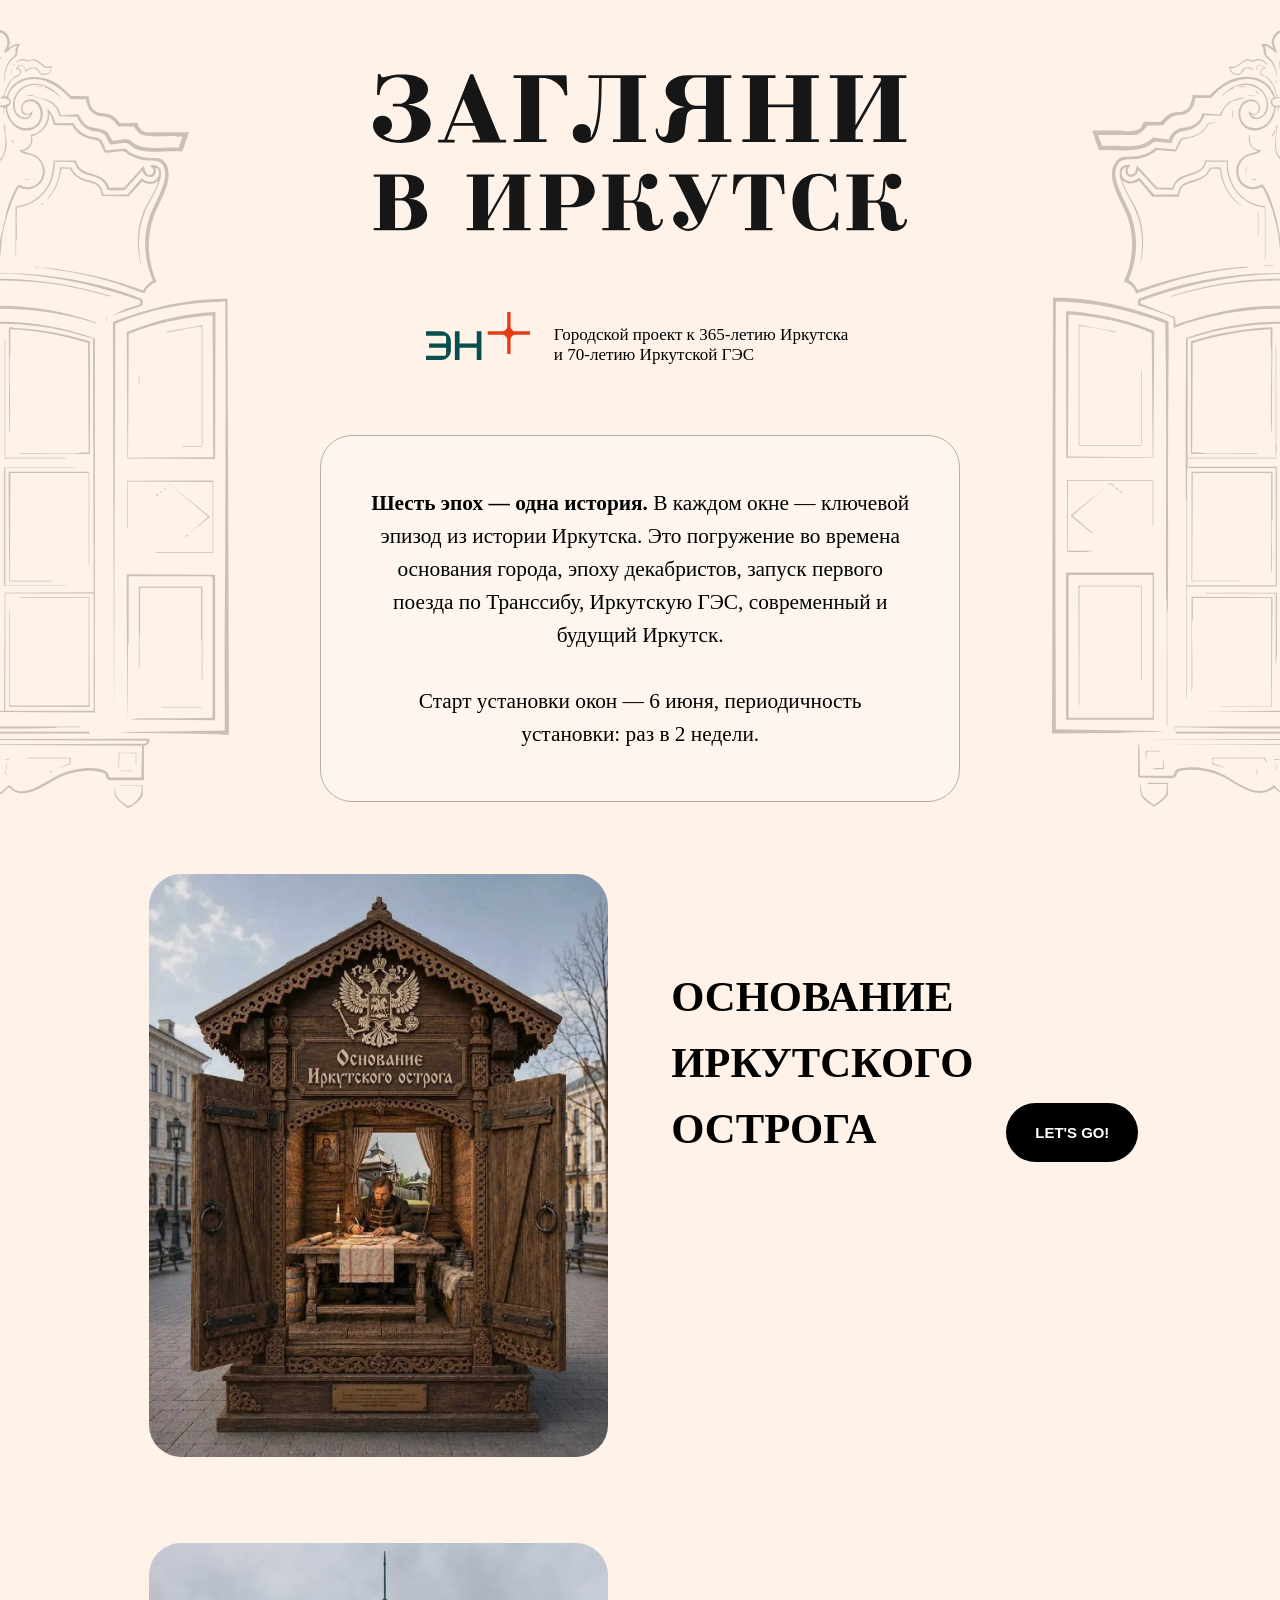
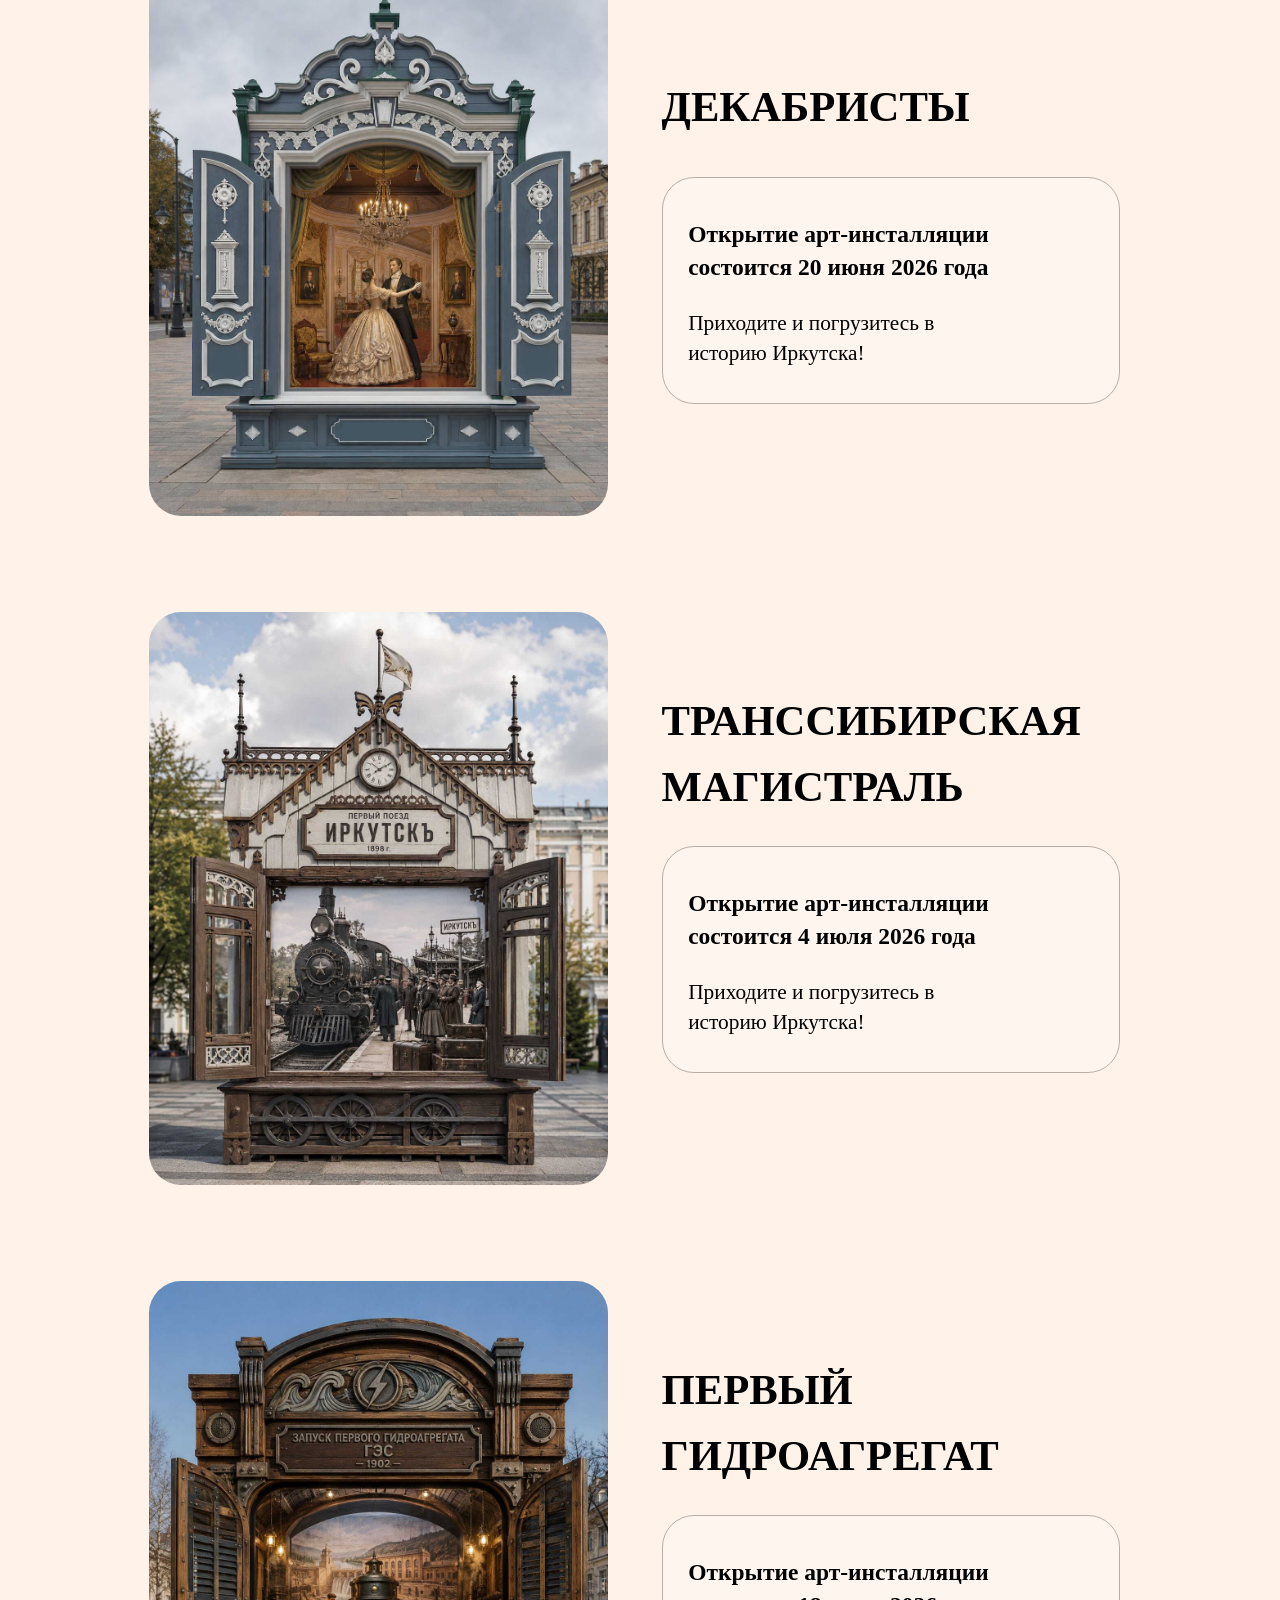
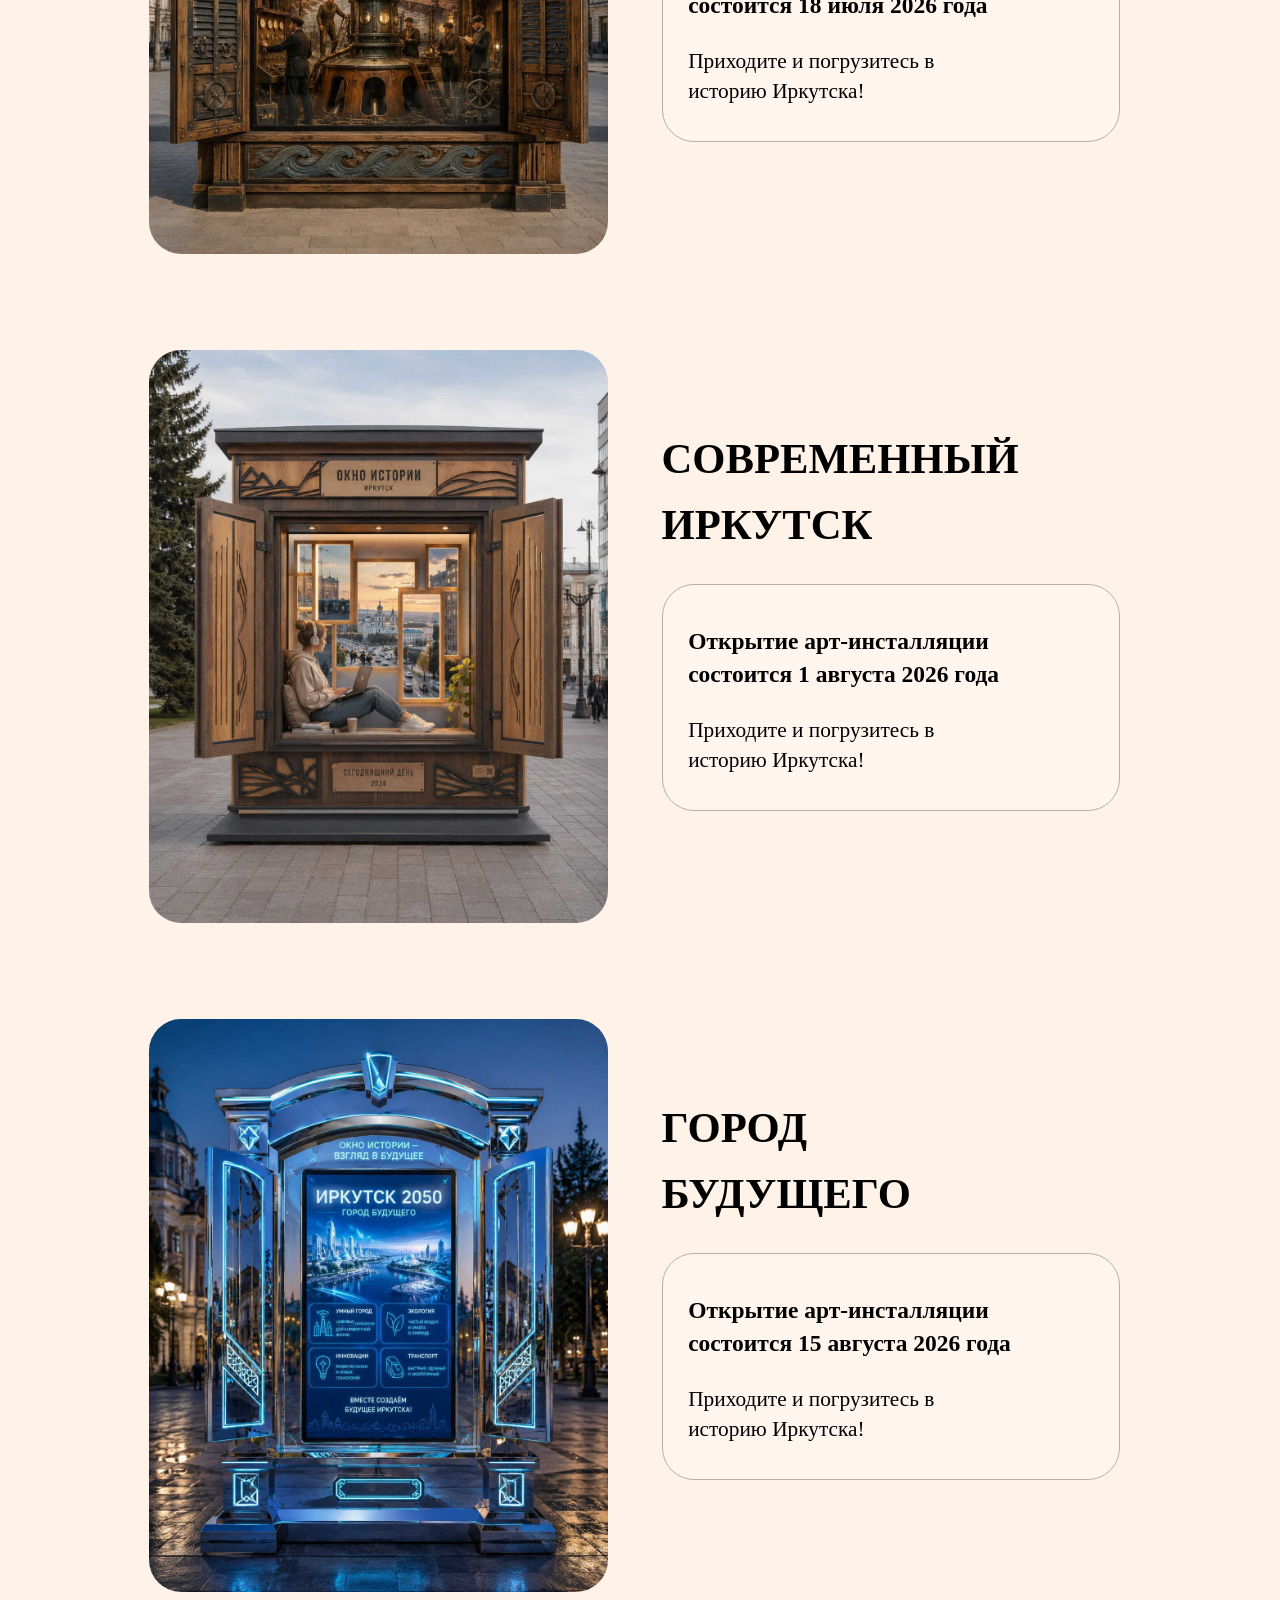
==== commit fba34ec8: "Update index.html" ====
--- a/index.html
+++ b/index.html
@@ -1,4 +1,4 @@
-<!DOCTYPE html> <html> <head> <meta charset="utf-8" /> <meta http-equiv="Content-Type" content="text/html; charset=utf-8" /> <meta name="viewport" content="width=device-width, initial-scale=1.0" /> <!--metatextblock--> <title>Blank page</title> <meta property="og:url" content="page147754176.html" /> <meta property="og:title" content="Blank page" /> <meta property="og:description" content="" /> <meta property="og:type" content="website" /> <link rel="canonical" href="page147754176.html"> <!--/metatextblock--> <meta name="format-detection" content="telephone=no" /> <meta http-equiv="x-dns-prefetch-control" content="on"> <link rel="dns-prefetch" href="https://ws.tildacdn.com">  <!--favicons--> <link rel="shortcut icon" href="/favicon.ico" type="image/x-icon"/> <!--/favicons--> <!-- Assets --> <script src="https://neo.tildacdn.com/js/tilda-fallback-1.0.min.js" async charset="utf-8"></script> <link rel="stylesheet" href="css/tilda-grid-3.0.min.css" type="text/css" media="all" onerror="this.loaderr='y';"/> <link rel="stylesheet" href="css/tilda-blocks-page147754176.min.css?t=1781056123" type="text/css" media="all" onerror="this.loaderr='y';" /> <link rel="stylesheet" href="css/fonts-tildasans.css" type="text/css" media="all" onerror="this.loaderr='y';" /> <script nomodule src="js/tilda-polyfill-1.0.min.js" charset="utf-8"></script> <script type="text/javascript">function t_onReady(func) {if(document.readyState!='loading') {func();} else {document.addEventListener('DOMContentLoaded',func);}}
-function t_onFuncLoad(funcName,okFunc,time) {if(typeof window[funcName]==='function') {okFunc();} else {setTimeout(function() {t_onFuncLoad(funcName,okFunc,time);},(time||100));}}function t396_initialScale(t){var e=document.getElementById("rec"+t);if(e){var i=e.querySelector(".t396__artboard");if(i){window.tn_scale_initial_window_width||(window.tn_scale_initial_window_width=document.documentElement.clientWidth);var a=window.tn_scale_initial_window_width,r=[],n,l=i.getAttribute("data-artboard-screens");if(l){l=l.split(",");for(var o=0;o<l.length;o++)r[o]=parseInt(l[o],10)}else r=[320,480,640,960,1200];for(var o=0;o<r.length;o++){var d=r[o];a>=d&&(n=d)}var _="edit"===window.allrecords.getAttribute("data-tilda-mode"),c="center"===t396_getFieldValue(i,"valign",n,r),s="grid"===t396_getFieldValue(i,"upscale",n,r),w=t396_getFieldValue(i,"height_vh",n,r),g=t396_getFieldValue(i,"height",n,r),u=!!window.opr&&!!window.opr.addons||!!window.opera||-1!==navigator.userAgent.indexOf(" OPR/");if(!_&&c&&!s&&!w&&g&&!u){var h=parseFloat((a/n).toFixed(3)),f=[i,i.querySelector(".t396__carrier"),i.querySelector(".t396__filter")],v=Math.floor(parseInt(g,10)*h)+"px",p;i.style.setProperty("--initial-scale-height",v);for(var o=0;o<f.length;o++)f[o].style.setProperty("height","var(--initial-scale-height)");t396_scaleInitial__getElementsToScale(i).forEach((function(t){t.style.zoom=h}))}}}}function t396_scaleInitial__getElementsToScale(t){return t?Array.prototype.slice.call(t.children).filter((function(t){return t&&(t.classList.contains("t396__elem")||t.classList.contains("t396__group"))})):[]}function t396_getFieldValue(t,e,i,a){var r,n=a[a.length-1];if(!(r=i===n?t.getAttribute("data-artboard-"+e):t.getAttribute("data-artboard-"+e+"-res-"+i)))for(var l=0;l<a.length;l++){var o=a[l];if(!(o<=i)&&(r=o===n?t.getAttribute("data-artboard-"+e):t.getAttribute("data-artboard-"+e+"-res-"+o)))break}return r}window.TN_SCALE_INITIAL_VER="1.0",window.tn_scale_initial_window_width=null;</script> <script src="js/jquery-1.10.2.min.js" charset="utf-8" onerror="this.loaderr='y';"></script> <script src="js/tilda-scripts-3.0.min.js" charset="utf-8" defer onerror="this.loaderr='y';"></script> <script src="js/tilda-blocks-page147754176.min.js?t=1781056123" charset="utf-8" async onerror="this.loaderr='y';"></script> <script src="js/lazyload-1.3.min.export.js" charset="utf-8" async onerror="this.loaderr='y';"></script> <script src="js/tilda-zero-1.1.min.js" charset="utf-8" async onerror="this.loaderr='y';"></script> <script src="js/tilda-zero-scale-1.0.min.js" charset="utf-8" async onerror="this.loaderr='y';"></script> <script src="js/tilda-events-1.0.min.js" charset="utf-8" async onerror="this.loaderr='y';"></script> <script type="text/javascript">window.dataLayer=window.dataLayer||[];</script> <script type="text/javascript">(function() {var ttt='cebo';var tt='oog';var re=new RegExp("bot|g" + tt + "le|yandex|baidu|bing|msn|duckduckbot|teoma|slurp|crawler|spider|robot|crawling|fa" + ttt + "ok","i");if((re.test(navigator.userAgent))===false&&typeof(sessionStorage)!='undefined'&&sessionStorage.getItem('visited')!=='y'&&document.visibilityState){var style=document.createElement('style');style.type='text/css';style.innerHTML='@media screen and (min-width: 980px) {.t-records {opacity: 0;}.t-records_animated {-webkit-transition: opacity ease-in-out .2s;-moz-transition: opacity ease-in-out .2s;-o-transition: opacity ease-in-out .2s;transition: opacity ease-in-out .2s;}.t-records.t-records_visible {opacity: 1;}}';document.getElementsByTagName('head')[0].appendChild(style);function t_setvisRecs(){var alr=document.querySelectorAll('.t-records');Array.prototype.forEach.call(alr,function(el) {el.classList.add("t-records_animated");});setTimeout(function() {Array.prototype.forEach.call(alr,function(el) {el.classList.add("t-records_visible");});sessionStorage.setItem("visited","y");},400);}
-document.addEventListener('DOMContentLoaded',t_setvisRecs);}})();</script></head> <body class="t-body" style="margin:0;"> <!--allrecords--> <div id="allrecords" data-tilda-export="yes" class="t-records" data-hook="blocks-collection-content-node" data-tilda-project-id="1593632" data-tilda-page-id="147754176" data-tilda-formskey="7229bbf0b6d8897989ffcd6149e6732f" data-tilda-lazy="yes" data-tilda-root-zone="com" data-tilda-project-country="RU"> <div id="rec2366540261" class="r t-rec" style=" " data-animationappear="off" data-record-type="396"> <!-- T396 --> <style>#rec2366540261 .t396__artboard {height:820px;background-color:#fff2e8;}#rec2366540261 .t396__filter {height:820px;}#rec2366540261 .t396__carrier{height:820px;background-position:center center;background-attachment:scroll;background-size:cover;background-repeat:no-repeat;}@media screen and (max-width:1199px) {#rec2366540261 .t396__artboard,#rec2366540261 .t396__filter,#rec2366540261 .t396__carrier {height:760px;}#rec2366540261 .t396__filter {}#rec2366540261 .t396__carrier {background-attachment:scroll;}}#rec2366540261 .tn-elem[data-elem-id="1781053462976"]{z-index:3;top:292px;;left:calc(50% - 600px + 399px);;width:98px;height:auto;}#rec2366540261 .tn-elem[data-elem-id="1781053462976"] .tn-atom{border-radius:0px 0px 0px 0px;background-position:center center;border-width:var(--t396-borderwidth,0);border-style:var(--t396-borderstyle,solid);border-color:var(--t396-bordercolor,transparent);transition:background-color var(--t396-speedhover,0s) ease-in-out,color var(--t396-speedhover,0s) ease-in-out,border-color var(--t396-speedhover,0s) ease-in-out,box-shadow var(--t396-shadowshoverspeed,0.2s) ease-in-out;}#rec2366540261 .tn-elem[data-elem-id="1781053462976"] .tn-atom__img{border-radius:0px 0px 0px 0px;object-position:center center;}@media screen and (max-width:1199px){#rec2366540261 .tn-elem[data-elem-id="1781053462976"]{display:table;top:231px;;left:calc(50% - 160px + 25px);;width:70px;height:auto;}}#rec2366540261 .tn-elem[data-elem-id="1781053552354000001"]{z-index:3;top:28px;;left:calc(50% - 600px + 986px);;width:429px;height:auto;}#rec2366540261 .tn-elem[data-elem-id="1781053552354000001"] .tn-atom{border-radius:0px 0px 0px 0px;opacity:0.2;background-position:center center;border-width:var(--t396-borderwidth,0);border-style:var(--t396-borderstyle,solid);border-color:var(--t396-bordercolor,transparent);transition:background-color var(--t396-speedhover,0s) ease-in-out,color var(--t396-speedhover,0s) ease-in-out,border-color var(--t396-speedhover,0s) ease-in-out,box-shadow var(--t396-shadowshoverspeed,0.2s) ease-in-out;}#rec2366540261 .tn-elem[data-elem-id="1781053552354000001"] .tn-atom__img{border-radius:0px 0px 0px 0px;object-position:center center;}@media screen and (max-width:1199px){#rec2366540261 .tn-elem[data-elem-id="1781053552354000001"]{display:table;top:0px;;left:calc(50% - 160px + 0px);;width:320px;height:auto;}#rec2366540261 .tn-elem[data-elem-id="1781053552354000001"] .tn-atom{background-size:cover;opacity:0.08;}}#rec2366540261 .tn-elem[data-elem-id="1781053756565"]{z-index:3;top:408px;;left:calc(50% - 600px + 300px);;width:600px;height:344px;}#rec2366540261 .tn-elem[data-elem-id="1781053756565"] .tn-atom{border-radius:30px 30px 30px 30px;opacity:0.3;background-color:#ffffff;background-position:center center;--t396-borderwidth:1px;--t396-bordercolor:#161616;border-width:var(--t396-borderwidth,0);border-style:var(--t396-borderstyle,solid);border-color:var(--t396-bordercolor,transparent);transition:background-color var(--t396-speedhover,0s) ease-in-out,color var(--t396-speedhover,0s) ease-in-out,border-color var(--t396-speedhover,0s) ease-in-out,box-shadow var(--t396-shadowshoverspeed,0.2s) ease-in-out;}@media screen and (max-width:1199px){#rec2366540261 .tn-elem[data-elem-id="1781053756565"]{display:table;top:318px;;left:calc(50% - 160px + 20px);;width:280px;height:391px;}}#rec2366540261 .tn-elem[data-elem-id="1781054503527000004"]{z-index:3;top:28px;;left:calc(50% - 600px + -214px);;width:429px;height:auto;}#rec2366540261 .tn-elem[data-elem-id="1781054503527000004"] .tn-atom{border-radius:0px 0px 0px 0px;opacity:0.2;background-position:center center;border-width:var(--t396-borderwidth,0);border-style:var(--t396-borderstyle,solid);border-color:var(--t396-bordercolor,transparent);transition:background-color var(--t396-speedhover,0s) ease-in-out,color var(--t396-speedhover,0s) ease-in-out,border-color var(--t396-speedhover,0s) ease-in-out,box-shadow var(--t396-shadowshoverspeed,0.2s) ease-in-out;}#rec2366540261 .tn-elem[data-elem-id="1781054503527000004"] .tn-atom__img{border-radius:0px 0px 0px 0px;object-position:center center;}@media screen and (max-width:1199px){#rec2366540261 .tn-elem[data-elem-id="1781054503527000004"]{display:table;top:215px;;left:calc(50% - 160px + -1169px);;height:auto;}}#rec2366540261 .tn-elem[data-elem-id="1781054463320000003"]{z-index:3;top:69px;;left:calc(50% - 600px + 350px);;width:500px;height:auto;}#rec2366540261 .tn-elem[data-elem-id="1781054463320000003"] .tn-atom{border-radius:0px 0px 0px 0px;background-position:center center;border-width:var(--t396-borderwidth,0);border-style:var(--t396-borderstyle,solid);border-color:var(--t396-bordercolor,transparent);transition:background-color var(--t396-speedhover,0s) ease-in-out,color var(--t396-speedhover,0s) ease-in-out,border-color var(--t396-speedhover,0s) ease-in-out,box-shadow var(--t396-shadowshoverspeed,0.2s) ease-in-out;}#rec2366540261 .tn-elem[data-elem-id="1781054463320000003"] .tn-atom__img{border-radius:0px 0px 0px 0px;object-position:center center;}@media screen and (max-width:1199px){#rec2366540261 .tn-elem[data-elem-id="1781054463320000003"]{display:table;top:69px;;left:calc(50% - 160px + 20px);;width:280px;height:auto;}}#rec2366540261 .tn-elem[data-elem-id="1781053506038"]{color:#000000;z-index:3;top:305px;;left:calc(50% - 600px + 519px);;width:281px;height:auto;}#rec2366540261 .tn-elem[data-elem-id="1781053506038"] .tn-atom{vertical-align:middle;color:#000000;font-size:16px;font-family:'Georgia',serif;line-height:1.1;font-weight:400;background-position:center center;border-width:var(--t396-borderwidth,0);border-style:var(--t396-borderstyle,solid);border-color:var(--t396-bordercolor,transparent);transition:background-color var(--t396-speedhover,0s) ease-in-out,color var(--t396-speedhover,0s) ease-in-out,border-color var(--t396-speedhover,0s) ease-in-out,box-shadow var(--t396-shadowshoverspeed,0.2s) ease-in-out;--t396-shadow-text-opacity:100%;text-shadow:var(--t396-shadow-text-x,0px) var(--t396-shadow-text-y,0px) var(--t396-shadow-text-blur,0px) rgba(var(--t396-shadow-text-color),var(--t396-shadow-text-opacity,100%));}@media screen and (max-width:1199px){#rec2366540261 .tn-elem[data-elem-id="1781053506038"]{display:table;top:241px;;left:calc(50% - 160px + 110px);;width:185px;height:auto;}#rec2366540261 .tn-elem[data-elem-id="1781053506038"] .tn-atom{white-space:normal;font-size:10px;background-size:cover;}}#rec2366540261 .tn-elem[data-elem-id="1781053574687000002"]{color:#000000;text-align:center;z-index:3;top:456px;;left:calc(50% - 600px + 344px);;width:512px;height:auto;}#rec2366540261 .tn-elem[data-elem-id="1781053574687000002"] .tn-atom{vertical-align:middle;color:#000000;font-size:20px;font-family:'Georgia',serif;line-height:1.55;font-weight:400;background-position:center center;border-width:var(--t396-borderwidth,0);border-style:var(--t396-borderstyle,solid);border-color:var(--t396-bordercolor,transparent);transition:background-color var(--t396-speedhover,0s) ease-in-out,color var(--t396-speedhover,0s) ease-in-out,border-color var(--t396-speedhover,0s) ease-in-out,box-shadow var(--t396-shadowshoverspeed,0.2s) ease-in-out;--t396-shadow-text-opacity:100%;text-shadow:var(--t396-shadow-text-x,0px) var(--t396-shadow-text-y,0px) var(--t396-shadow-text-blur,0px) rgba(var(--t396-shadow-text-color),var(--t396-shadow-text-opacity,100%));}@media screen and (max-width:1199px){#rec2366540261 .tn-elem[data-elem-id="1781053574687000002"]{display:table;top:348px;;left:calc(50% - 160px + 40px);;width:240px;height:auto;}#rec2366540261 .tn-elem[data-elem-id="1781053574687000002"] .tn-atom{white-space:normal;font-size:16px;background-size:cover;}}</style> <div class='t396'> <div class="t396__artboard" data-artboard-recid="2366540261" data-artboard-screens="320,1200" data-artboard-height="820" data-artboard-valign="center" data-artboard-upscale="window" data-artboard-height-res-320="760"> <div class="t396__carrier" data-artboard-recid="2366540261"></div> <div class="t396__filter" data-artboard-recid="2366540261"></div> <div class='t396__elem tn-elem tn-elem__23665402611781053462976' data-elem-id='1781053462976' data-elem-type='image' data-field-top-value="292" data-field-left-value="399" data-field-height-value="45" data-field-width-value="98" data-field-axisy-value="top" data-field-axisx-value="left" data-field-container-value="grid" data-field-topunits-value="px" data-field-leftunits-value="px" data-field-heightunits-value="px" data-field-widthunits-value="px" data-field-filewidth-value="380" data-field-fileheight-value="175" data-field-lazyoff-value="y" data-field-widthmode-value="fixed" data-field-heightmode-value="hug" data-field-top-res-320-value="231" data-field-left-res-320-value="25" data-field-height-res-320-value="32" data-field-width-res-320-value="70" data-field-container-res-320-value="grid" data-field-widthmode-res-320-value="fixed"> <div class='tn-atom'> <img class='tn-atom__img' src='images/tild3462-6165-4435-a561-666335303235__logo300x-100.svg' alt='' imgfield='tn_img_1781053462976' /> </div> </div> <div class='t396__elem tn-elem tn-elem__23665402611781053552354000001' data-elem-id='1781053552354000001' data-elem-type='image' data-field-top-value="28" data-field-left-value="986" data-field-height-value="729" data-field-width-value="429" data-field-axisy-value="top" data-field-axisx-value="left" data-field-container-value="grid" data-field-topunits-value="px" data-field-leftunits-value="px" data-field-heightunits-value="px" data-field-widthunits-value="px" data-field-filewidth-value="218" data-field-fileheight-value="371" data-field-lazyoff-value="y" data-field-widthmode-value="fixed" data-field-heightmode-value="hug" data-field-top-res-320-value="0" data-field-left-res-320-value="0" data-field-height-res-320-value="544" data-field-width-res-320-value="320" data-field-widthmode-res-320-value="fixed"> <div class='tn-atom'> <img class='tn-atom__img' src='images/tild3465-6539-4963-a363-643864336131__okokok.svg' alt='' imgfield='tn_img_1781053552354000001' /> </div> </div> <div class='t396__elem tn-elem tn-elem__23665402611781053756565' data-elem-id='1781053756565' data-elem-type='shape' data-field-top-value="408" data-field-left-value="300" data-field-height-value="344" data-field-width-value="600" data-field-axisy-value="top" data-field-axisx-value="left" data-field-container-value="grid" data-field-topunits-value="px" data-field-leftunits-value="px" data-field-heightunits-value="px" data-field-widthunits-value="px" data-field-widthmode-value="fixed" data-field-top-res-320-value="318" data-field-left-res-320-value="20" data-field-height-res-320-value="391" data-field-width-res-320-value="280" data-field-widthmode-res-320-value="fixed"> <div class='tn-atom'> </div> </div> <div class='t396__elem tn-elem tn-elem__23665402611781054503527000004' data-elem-id='1781054503527000004' data-elem-type='image' data-field-top-value="28" data-field-left-value="-214" data-field-height-value="729" data-field-width-value="429" data-field-axisy-value="top" data-field-axisx-value="left" data-field-container-value="grid" data-field-topunits-value="px" data-field-leftunits-value="px" data-field-heightunits-value="px" data-field-widthunits-value="px" data-field-filewidth-value="218" data-field-fileheight-value="371" data-field-lazyoff-value="y" data-field-widthmode-value="fixed" data-field-heightmode-value="hug" data-field-top-res-320-value="215" data-field-left-res-320-value="-1169" data-field-height-res-320-value="729"> <div class='tn-atom'> <img class='tn-atom__img' src='images/tild3465-6539-4963-a363-643864336131__okokok.svg' alt='' imgfield='tn_img_1781054503527000004' /> </div> </div> <div class='t396__elem tn-elem tn-elem__23665402611781054463320000003' data-elem-id='1781054463320000003' data-elem-type='image' data-field-top-value="69" data-field-left-value="350" data-field-height-value="175" data-field-width-value="500" data-field-axisy-value="top" data-field-axisx-value="left" data-field-container-value="grid" data-field-topunits-value="px" data-field-leftunits-value="px" data-field-heightunits-value="px" data-field-widthunits-value="px" data-field-filewidth-value="1320" data-field-fileheight-value="462" data-field-lazyoff-value="y" data-field-widthmode-value="fixed" data-field-heightmode-value="hug" data-field-top-res-320-value="69" data-field-left-res-320-value="20" data-field-height-res-320-value="98" data-field-width-res-320-value="280" data-field-widthmode-res-320-value="fixed"> <div class='tn-atom'> <img class='tn-atom__img' src='images/tild6436-3231-4361-b266-373438313238__okna.svg' alt='' imgfield='tn_img_1781054463320000003' /> </div> </div> <div class='t396__elem tn-elem tn-elem__23665402611781053506038' data-elem-id='1781053506038' data-elem-type='text' data-field-top-value="305" data-field-left-value="519" data-field-height-value="36" data-field-width-value="281" data-field-axisy-value="top" data-field-axisx-value="left" data-field-container-value="grid" data-field-topunits-value="px" data-field-leftunits-value="px" data-field-heightunits-value="px" data-field-widthunits-value="px" data-field-textfit-value="autoheight" data-field-fontsize-value="16" data-field-top-res-320-value="241" data-field-left-res-320-value="110" data-field-width-res-320-value="185" data-field-fontsize-res-320-value="10"> <div class='tn-atom'field='tn_text_1781053506038'>Городской проект к 365-летию Иркутска и 70-летию Иркутской ГЭС</div> </div> <div class='t396__elem tn-elem tn-elem__23665402611781053574687000002' data-elem-id='1781053574687000002' data-elem-type='text' data-field-top-value="456" data-field-left-value="344" data-field-height-value="248" data-field-width-value="512" data-field-axisy-value="top" data-field-axisx-value="left" data-field-container-value="grid" data-field-topunits-value="px" data-field-leftunits-value="px" data-field-heightunits-value="px" data-field-widthunits-value="px" data-field-textfit-value="autoheight" data-field-fontsize-value="20" data-field-top-res-320-value="348" data-field-left-res-320-value="40" data-field-width-res-320-value="240" data-field-widthmode-res-320-value="fixed" data-field-fontsize-res-320-value="16"> <div class='tn-atom'field='tn_text_1781053574687000002'><strong>Шесть эпох — одна история. </strong>В каждом окне — ключевой эпизод из истории Иркутска. Это погружение во времена основания города, эпоху декабристов, запуск первого поезда по Транссибу, Иркутскую ГЭС, современный и будущий Иркутск.<br /><br />Старт установки окон — 6 июня, периодичность установки: раз в 2 недели.</div> </div> </div> </div> <script>t_onFuncLoad('t396_initialScale',function() {t396_initialScale('2366540261');});t_onReady(function() {t_onFuncLoad('t396_init',function() {t396_init('2366540261');});});</script> <!-- /T396 --> </div> <div id="rec2366555501" class="r t-rec" style=" " data-animationappear="off" data-record-type="396"> <!-- T396 --> <style>#rec2366555501 .t396__artboard {height:627px;background-color:#fff2e8;}#rec2366555501 .t396__filter {height:627px;}#rec2366555501 .t396__carrier{height:627px;background-position:center center;background-attachment:scroll;background-size:cover;background-repeat:no-repeat;}@media screen and (max-width:1199px) {#rec2366555501 .t396__artboard,#rec2366555501 .t396__filter,#rec2366555501 .t396__carrier {height:650px;}#rec2366555501 .t396__filter {}#rec2366555501 .t396__carrier {background-attachment:scroll;}}#rec2366555501 .tn-elem[data-elem-id="1781054503527000004"]{z-index:3;top:0px;;left:calc(50% - 600px + 140px);;width:430px;height:auto;}#rec2366555501 .tn-elem[data-elem-id="1781054503527000004"] .tn-atom{border-radius:30px 30px 30px 30px;background-position:center center;border-width:var(--t396-borderwidth,0);border-style:var(--t396-borderstyle,solid);border-color:var(--t396-bordercolor,transparent);transition:background-color var(--t396-speedhover,0s) ease-in-out,color var(--t396-speedhover,0s) ease-in-out,border-color var(--t396-speedhover,0s) ease-in-out,box-shadow var(--t396-shadowshoverspeed,0.2s) ease-in-out;}#rec2366555501 .tn-elem[data-elem-id="1781054503527000004"] .tn-atom__img{border-radius:30px 30px 30px 30px;object-position:center center;}@media screen and (max-width:1199px){#rec2366555501 .tn-elem[data-elem-id="1781054503527000004"]{display:table;top:104px;;left:calc(50% - 160px + 20px);;width:280px;height:auto;}}#rec2366555501 .tn-elem[data-elem-id="1781053574687000002"]{color:#000000;z-index:3;top:84px;;left:calc(50% - 600px + 629px);;width:430px;height:auto;}#rec2366555501 .tn-elem[data-elem-id="1781053574687000002"] .tn-atom{vertical-align:middle;color:#000000;font-size:40px;font-family:'Georgia',serif;line-height:1.55;font-weight:400;text-transform:uppercase;background-position:center center;border-width:var(--t396-borderwidth,0);border-style:var(--t396-borderstyle,solid);border-color:var(--t396-bordercolor,transparent);transition:background-color var(--t396-speedhover,0s) ease-in-out,color var(--t396-speedhover,0s) ease-in-out,border-color var(--t396-speedhover,0s) ease-in-out,box-shadow var(--t396-shadowshoverspeed,0.2s) ease-in-out;--t396-shadow-text-opacity:100%;text-shadow:var(--t396-shadow-text-x,0px) var(--t396-shadow-text-y,0px) var(--t396-shadow-text-blur,0px) rgba(var(--t396-shadow-text-color),var(--t396-shadow-text-opacity,100%));}@media screen and (max-width:1199px){#rec2366555501 .tn-elem[data-elem-id="1781053574687000002"]{display:table;top:20px;;left:calc(50% - 160px + 20px);;width:280px;height:auto;text-align:center;}#rec2366555501 .tn-elem[data-elem-id="1781053574687000002"] .tn-atom{white-space:normal;font-size:20px;background-size:cover;}}#rec2366555501 .tn-elem[data-elem-id="1781055008279"]{z-index:3;top:290px;;left:calc(50% - 600px + 630px);;width:430px;height:170px;}#rec2366555501 .tn-elem[data-elem-id="1781055008279"] .tn-atom{background-position:center center;border-width:var(--t396-borderwidth,0);border-style:var(--t396-borderstyle,solid);border-color:var(--t396-bordercolor,transparent);transition:background-color var(--t396-speedhover,0s) ease-in-out,color var(--t396-speedhover,0s) ease-in-out,border-color var(--t396-speedhover,0s) ease-in-out,box-shadow var(--t396-shadowshoverspeed,0.2s) ease-in-out;}@media screen and (max-width:1199px){#rec2366555501 .tn-elem[data-elem-id="1781055008279"]{display:table;top:480px;;left:calc(50% - 160px + 20px);;width:280px;height:110px;}}</style> <div class='t396'> <div class="t396__artboard" data-artboard-recid="2366555501" data-artboard-screens="320,1200" data-artboard-height="627" data-artboard-valign="center" data-artboard-upscale="window" data-artboard-height-res-320="650"> <div class="t396__carrier" data-artboard-recid="2366555501"></div> <div class="t396__filter" data-artboard-recid="2366555501"></div> <div class='t396__elem tn-elem tn-elem__23665555011781054503527000004' data-elem-id='1781054503527000004' data-elem-type='image' data-field-top-value="0" data-field-left-value="140" data-field-height-value="547" data-field-width-value="430" data-field-axisy-value="top" data-field-axisx-value="left" data-field-container-value="grid" data-field-topunits-value="px" data-field-leftunits-value="px" data-field-heightunits-value="px" data-field-widthunits-value="px" data-field-filewidth-value="1112" data-field-fileheight-value="1414" data-field-lazyoff-value="y" data-field-widthmode-value="fixed" data-field-heightmode-value="hug" data-field-top-res-320-value="104" data-field-left-res-320-value="20" data-field-height-res-320-value="356" data-field-width-res-320-value="280" data-field-widthmode-res-320-value="fixed"> <div class='tn-atom'> <img class='tn-atom__img' src='images/tild3937-3661-4434-b965-363138333763__image6.jpg' alt='' imgfield='tn_img_1781054503527000004' /> </div> </div> <div class='t396__elem tn-elem tn-elem__23665555011781053574687000002' data-elem-id='1781053574687000002' data-elem-type='text' data-field-top-value="84" data-field-left-value="629" data-field-height-value="186" data-field-width-value="430" data-field-axisy-value="top" data-field-axisx-value="left" data-field-container-value="grid" data-field-topunits-value="px" data-field-leftunits-value="px" data-field-heightunits-value="px" data-field-widthunits-value="px" data-field-textfit-value="autoheight" data-field-widthmode-value="fixed" data-field-fontsize-value="40" data-field-top-res-320-value="20" data-field-left-res-320-value="20" data-field-width-res-320-value="280" data-field-widthmode-res-320-value="fixed" data-field-fontsize-res-320-value="20"> <div class='tn-atom'field='tn_text_1781053574687000002'><strong>Основание Иркутского острога</strong></div> </div> <div class='t396__elem tn-elem tn-elem__23665555011781055008279' data-elem-id='1781055008279' data-elem-type='html' data-field-top-value="290" data-field-left-value="630" data-field-height-value="170" data-field-width-value="430" data-field-axisy-value="top" data-field-axisx-value="left" data-field-container-value="grid" data-field-topunits-value="px" data-field-leftunits-value="px" data-field-heightunits-value="px" data-field-widthunits-value="px" data-field-widthmode-value="fixed" data-field-top-res-320-value="480" data-field-left-res-320-value="20" data-field-height-res-320-value="110" data-field-width-res-320-value="280" data-field-container-res-320-value="grid" data-field-widthmode-res-320-value="fixed" data-field-heightmode-res-320-value="fixed"> <div class='tn-atom tn-atom__html'> <iframe src="https://player.mave.digital?podcast=irkru&episode=52&color=rgb(99,159,247)&mute=1&date=1&download=1" style="width: 100%" height="100%" scrolling="no" frameborder="no"></iframe> </div> </div> </div> </div> <script>t_onFuncLoad('t396_initialScale',function() {t396_initialScale('2366555501');});t_onReady(function() {t_onFuncLoad('t396_init',function() {t396_init('2366555501');});});</script> <!-- /T396 --> </div> <div id="rec2366563701" class="r t-rec" style=" " data-animationappear="off" data-record-type="396"> <!-- T396 --> <style>#rec2366563701 .t396__artboard {height:627px;background-color:#fff2e8;}#rec2366563701 .t396__filter {height:627px;}#rec2366563701 .t396__carrier{height:627px;background-position:center center;background-attachment:scroll;background-size:cover;background-repeat:no-repeat;}@media screen and (max-width:1199px) {#rec2366563701 .t396__artboard,#rec2366563701 .t396__filter,#rec2366563701 .t396__carrier {height:667px;}#rec2366563701 .t396__filter {}#rec2366563701 .t396__carrier {background-attachment:scroll;}}#rec2366563701 .tn-elem[data-elem-id="1781054503527000004"]{z-index:3;top:0px;;left:calc(50% - 600px + 140px);;width:430px;height:auto;}#rec2366563701 .tn-elem[data-elem-id="1781054503527000004"] .tn-atom{border-radius:30px 30px 30px 30px;background-position:center center;border-width:var(--t396-borderwidth,0);border-style:var(--t396-borderstyle,solid);border-color:var(--t396-bordercolor,transparent);transition:background-color var(--t396-speedhover,0s) ease-in-out,color var(--t396-speedhover,0s) ease-in-out,border-color var(--t396-speedhover,0s) ease-in-out,box-shadow var(--t396-shadowshoverspeed,0.2s) ease-in-out;}#rec2366563701 .tn-elem[data-elem-id="1781054503527000004"] .tn-atom__img{border-radius:30px 30px 30px 30px;object-position:center center;}@media screen and (max-width:1199px){#rec2366563701 .tn-elem[data-elem-id="1781054503527000004"]{display:table;top:71px;;left:calc(50% - 160px + 20px);;width:280px;height:auto;}}#rec2366563701 .tn-elem[data-elem-id="1781053574687000002"]{color:#000000;z-index:3;top:123px;;left:calc(50% - 600px + 620px);;width:430px;height:auto;}#rec2366563701 .tn-elem[data-elem-id="1781053574687000002"] .tn-atom{vertical-align:middle;color:#000000;font-size:40px;font-family:'Georgia',serif;line-height:1.55;font-weight:700;text-transform:uppercase;background-position:center center;border-width:var(--t396-borderwidth,0);border-style:var(--t396-borderstyle,solid);border-color:var(--t396-bordercolor,transparent);transition:background-color var(--t396-speedhover,0s) ease-in-out,color var(--t396-speedhover,0s) ease-in-out,border-color var(--t396-speedhover,0s) ease-in-out,box-shadow var(--t396-shadowshoverspeed,0.2s) ease-in-out;--t396-shadow-text-opacity:100%;text-shadow:var(--t396-shadow-text-x,0px) var(--t396-shadow-text-y,0px) var(--t396-shadow-text-blur,0px) rgba(var(--t396-shadow-text-color),var(--t396-shadow-text-opacity,100%));}@media screen and (max-width:1199px){#rec2366563701 .tn-elem[data-elem-id="1781053574687000002"]{display:table;top:20px;;left:calc(50% - 160px + 20px);;width:280px;height:auto;text-align:center;}#rec2366563701 .tn-elem[data-elem-id="1781053574687000002"] .tn-atom{white-space:normal;font-size:24px;background-size:cover;}}#rec2366563701 .tn-elem[data-elem-id="1781055523464000001"]{z-index:3;top:219px;;left:calc(50% - 600px + 620px);;width:430px;height:213px;}#rec2366563701 .tn-elem[data-elem-id="1781055523464000001"] .tn-atom{border-radius:30px 30px 30px 30px;opacity:0.3;background-color:#ffffff;background-position:center center;--t396-borderwidth:1px;--t396-bordercolor:#161616;border-width:var(--t396-borderwidth,0);border-style:var(--t396-borderstyle,solid);border-color:var(--t396-bordercolor,transparent);transition:background-color var(--t396-speedhover,0s) ease-in-out,color var(--t396-speedhover,0s) ease-in-out,border-color var(--t396-speedhover,0s) ease-in-out,box-shadow var(--t396-shadowshoverspeed,0.2s) ease-in-out;}@media screen and (max-width:1199px){#rec2366563701 .tn-elem[data-elem-id="1781055523464000001"]{display:table;top:441px;;left:calc(50% - 160px + 20px);;width:280px;height:166px;}}#rec2366563701 .tn-elem[data-elem-id="1781055523464000002"]{color:#000000;z-index:3;top:343px;;left:calc(50% - 600px + 645px);;width:249px;height:auto;}#rec2366563701 .tn-elem[data-elem-id="1781055523464000002"] .tn-atom{vertical-align:middle;color:#000000;font-size:20px;font-family:'Georgia',serif;line-height:1.4;font-weight:400;background-position:center center;border-width:var(--t396-borderwidth,0);border-style:var(--t396-borderstyle,solid);border-color:var(--t396-bordercolor,transparent);transition:background-color var(--t396-speedhover,0s) ease-in-out,color var(--t396-speedhover,0s) ease-in-out,border-color var(--t396-speedhover,0s) ease-in-out,box-shadow var(--t396-shadowshoverspeed,0.2s) ease-in-out;--t396-shadow-text-opacity:100%;text-shadow:var(--t396-shadow-text-x,0px) var(--t396-shadow-text-y,0px) var(--t396-shadow-text-blur,0px) rgba(var(--t396-shadow-text-color),var(--t396-shadow-text-opacity,100%));}@media screen and (max-width:1199px){#rec2366563701 .tn-elem[data-elem-id="1781055523464000002"]{display:table;top:532px;;left:calc(50% - 160px + 50px);;width:220px;height:auto;text-align:center;}#rec2366563701 .tn-elem[data-elem-id="1781055523464000002"] .tn-atom{white-space:normal;font-size:16px;background-size:cover;}}#rec2366563701 .tn-elem[data-elem-id="1781055638901000003"]{color:#000000;z-index:3;top:258px;;left:calc(50% - 600px + 645px);;width:367px;height:auto;}#rec2366563701 .tn-elem[data-elem-id="1781055638901000003"] .tn-atom{vertical-align:middle;color:#000000;font-size:22px;font-family:'Georgia',serif;line-height:1.4;font-weight:700;background-position:center center;border-width:var(--t396-borderwidth,0);border-style:var(--t396-borderstyle,solid);border-color:var(--t396-bordercolor,transparent);transition:background-color var(--t396-speedhover,0s) ease-in-out,color var(--t396-speedhover,0s) ease-in-out,border-color var(--t396-speedhover,0s) ease-in-out,box-shadow var(--t396-shadowshoverspeed,0.2s) ease-in-out;--t396-shadow-text-opacity:100%;text-shadow:var(--t396-shadow-text-x,0px) var(--t396-shadow-text-y,0px) var(--t396-shadow-text-blur,0px) rgba(var(--t396-shadow-text-color),var(--t396-shadow-text-opacity,100%));}@media screen and (max-width:1199px){#rec2366563701 .tn-elem[data-elem-id="1781055638901000003"]{display:table;top:468px;;left:calc(50% - 160px + 30px);;width:260px;height:auto;text-align:center;}#rec2366563701 .tn-elem[data-elem-id="1781055638901000003"] .tn-atom{white-space:normal;font-size:16px;background-size:cover;}}</style> <div class='t396'> <div class="t396__artboard" data-artboard-recid="2366563701" data-artboard-screens="320,1200" data-artboard-height="627" data-artboard-valign="center" data-artboard-upscale="window" data-artboard-height-res-320="667"> <div class="t396__carrier" data-artboard-recid="2366563701"></div> <div class="t396__filter" data-artboard-recid="2366563701"></div> <div class='t396__elem tn-elem tn-elem__23665637011781054503527000004' data-elem-id='1781054503527000004' data-elem-type='image' data-field-top-value="0" data-field-left-value="140" data-field-height-value="538" data-field-width-value="430" data-field-axisy-value="top" data-field-axisx-value="left" data-field-container-value="grid" data-field-topunits-value="px" data-field-leftunits-value="px" data-field-heightunits-value="px" data-field-widthunits-value="px" data-field-filewidth-value="1024" data-field-fileheight-value="1280" data-field-lazyoff-value="y" data-field-widthmode-value="fixed" data-field-heightmode-value="hug" data-field-top-res-320-value="71" data-field-left-res-320-value="20" data-field-height-res-320-value="350" data-field-width-res-320-value="280" data-field-widthmode-res-320-value="fixed"> <div class='tn-atom'> <img class='tn-atom__img' src='images/tild3035-3364-4934-b364-636664353937__image11.jpg' alt='' imgfield='tn_img_1781054503527000004' /> </div> </div> <div class='t396__elem tn-elem tn-elem__23665637011781053574687000002' data-elem-id='1781053574687000002' data-elem-type='text' data-field-top-value="123" data-field-left-value="620" data-field-height-value="62" data-field-width-value="430" data-field-axisy-value="top" data-field-axisx-value="left" data-field-container-value="grid" data-field-topunits-value="px" data-field-leftunits-value="px" data-field-heightunits-value="px" data-field-widthunits-value="px" data-field-textfit-value="autoheight" data-field-widthmode-value="fixed" data-field-fontsize-value="40" data-field-top-res-320-value="20" data-field-left-res-320-value="20" data-field-width-res-320-value="280" data-field-widthmode-res-320-value="fixed" data-field-fontsize-res-320-value="24"> <div class='tn-atom'field='tn_text_1781053574687000002'>Декабристы</div> </div> <div class='t396__elem tn-elem tn-elem__23665637011781055523464000001' data-elem-id='1781055523464000001' data-elem-type='shape' data-field-top-value="219" data-field-left-value="620" data-field-height-value="213" data-field-width-value="430" data-field-axisy-value="top" data-field-axisx-value="left" data-field-container-value="grid" data-field-topunits-value="px" data-field-leftunits-value="px" data-field-heightunits-value="px" data-field-widthunits-value="px" data-field-widthmode-value="fixed" data-field-top-res-320-value="441" data-field-left-res-320-value="20" data-field-height-res-320-value="166" data-field-width-res-320-value="280" data-field-widthmode-res-320-value="fixed"> <div class='tn-atom'> </div> </div> <div class='t396__elem tn-elem tn-elem__23665637011781055523464000002' data-elem-id='1781055523464000002' data-elem-type='text' data-field-top-value="343" data-field-left-value="645" data-field-height-value="56" data-field-width-value="249" data-field-axisy-value="top" data-field-axisx-value="left" data-field-container-value="grid" data-field-topunits-value="px" data-field-leftunits-value="px" data-field-heightunits-value="px" data-field-widthunits-value="px" data-field-textfit-value="autoheight" data-field-fontsize-value="20" data-field-top-res-320-value="532" data-field-left-res-320-value="50" data-field-width-res-320-value="220" data-field-widthmode-res-320-value="fixed" data-field-fontsize-res-320-value="16"> <div class='tn-atom'field='tn_text_1781055523464000002'>Приходите и погрузитесь в историю Иркутска!</div> </div> <div class='t396__elem tn-elem tn-elem__23665637011781055638901000003' data-elem-id='1781055638901000003' data-elem-type='text' data-field-top-value="258" data-field-left-value="645" data-field-height-value="62" data-field-width-value="367" data-field-axisy-value="top" data-field-axisx-value="left" data-field-container-value="grid" data-field-topunits-value="px" data-field-leftunits-value="px" data-field-heightunits-value="px" data-field-widthunits-value="px" data-field-textfit-value="autoheight" data-field-fontsize-value="22" data-field-top-res-320-value="468" data-field-left-res-320-value="30" data-field-height-res-320-value="44" data-field-width-res-320-value="260" data-field-widthmode-res-320-value="fixed" data-field-fontsize-res-320-value="16"> <div class='tn-atom'field='tn_text_1781055638901000003'>Открытие арт-инсталляции состоится 20 июня 2026 года</div> </div> </div> </div> <script>t_onFuncLoad('t396_initialScale',function() {t396_initialScale('2366563701');});t_onReady(function() {t_onFuncLoad('t396_init',function() {t396_init('2366563701');});});</script> <!-- /T396 --> </div> <div id="rec2366567971" class="r t-rec" style=" " data-animationappear="off" data-record-type="396"> <!-- T396 --> <style>#rec2366567971 .t396__artboard {height:627px;background-color:#fff2e8;}#rec2366567971 .t396__filter {height:627px;}#rec2366567971 .t396__carrier{height:627px;background-position:center center;background-attachment:scroll;background-size:cover;background-repeat:no-repeat;}@media screen and (max-width:1199px) {#rec2366567971 .t396__artboard,#rec2366567971 .t396__filter,#rec2366567971 .t396__carrier {height:706px;}#rec2366567971 .t396__filter {}#rec2366567971 .t396__carrier {background-attachment:scroll;}}#rec2366567971 .tn-elem[data-elem-id="1781054503527000004"]{z-index:3;top:0px;;left:calc(50% - 600px + 140px);;width:430px;height:auto;}#rec2366567971 .tn-elem[data-elem-id="1781054503527000004"] .tn-atom{border-radius:30px 30px 30px 30px;background-position:center center;border-width:var(--t396-borderwidth,0);border-style:var(--t396-borderstyle,solid);border-color:var(--t396-bordercolor,transparent);transition:background-color var(--t396-speedhover,0s) ease-in-out,color var(--t396-speedhover,0s) ease-in-out,border-color var(--t396-speedhover,0s) ease-in-out,box-shadow var(--t396-shadowshoverspeed,0.2s) ease-in-out;}#rec2366567971 .tn-elem[data-elem-id="1781054503527000004"] .tn-atom__img{border-radius:30px 30px 30px 30px;object-position:center center;}@media screen and (max-width:1199px){#rec2366567971 .tn-elem[data-elem-id="1781054503527000004"]{display:table;top:110px;;left:calc(50% - 160px + 20px);;width:280px;height:auto;}}#rec2366567971 .tn-elem[data-elem-id="1781053574687000002"]{color:#000000;z-index:3;top:71px;;left:calc(50% - 600px + 620px);;width:434px;height:auto;}#rec2366567971 .tn-elem[data-elem-id="1781053574687000002"] .tn-atom{vertical-align:middle;color:#000000;font-size:40px;font-family:'Georgia',serif;line-height:1.55;font-weight:700;text-transform:uppercase;background-position:center center;border-width:var(--t396-borderwidth,0);border-style:var(--t396-borderstyle,solid);border-color:var(--t396-bordercolor,transparent);transition:background-color var(--t396-speedhover,0s) ease-in-out,color var(--t396-speedhover,0s) ease-in-out,border-color var(--t396-speedhover,0s) ease-in-out,box-shadow var(--t396-shadowshoverspeed,0.2s) ease-in-out;--t396-shadow-text-opacity:100%;text-shadow:var(--t396-shadow-text-x,0px) var(--t396-shadow-text-y,0px) var(--t396-shadow-text-blur,0px) rgba(var(--t396-shadow-text-color),var(--t396-shadow-text-opacity,100%));}@media screen and (max-width:1199px){#rec2366567971 .tn-elem[data-elem-id="1781053574687000002"]{display:table;top:20px;;left:calc(50% - 160px + 20px);;width:280px;height:auto;text-align:center;}#rec2366567971 .tn-elem[data-elem-id="1781053574687000002"] .tn-atom{white-space:normal;font-size:24px;line-height:1.3;background-size:cover;}}#rec2366567971 .tn-elem[data-elem-id="1781055523464000001"]{z-index:3;top:219px;;left:calc(50% - 600px + 620px);;width:430px;height:213px;}#rec2366567971 .tn-elem[data-elem-id="1781055523464000001"] .tn-atom{border-radius:30px 30px 30px 30px;opacity:0.3;background-color:#ffffff;background-position:center center;--t396-borderwidth:1px;--t396-bordercolor:#161616;border-width:var(--t396-borderwidth,0);border-style:var(--t396-borderstyle,solid);border-color:var(--t396-bordercolor,transparent);transition:background-color var(--t396-speedhover,0s) ease-in-out,color var(--t396-speedhover,0s) ease-in-out,border-color var(--t396-speedhover,0s) ease-in-out,box-shadow var(--t396-shadowshoverspeed,0.2s) ease-in-out;}@media screen and (max-width:1199px){#rec2366567971 .tn-elem[data-elem-id="1781055523464000001"]{display:table;top:480px;;left:calc(50% - 160px + 20px);;width:280px;height:166px;}}#rec2366567971 .tn-elem[data-elem-id="1781055523464000002"]{color:#000000;z-index:3;top:343px;;left:calc(50% - 600px + 645px);;width:249px;height:auto;}#rec2366567971 .tn-elem[data-elem-id="1781055523464000002"] .tn-atom{vertical-align:middle;color:#000000;font-size:20px;font-family:'Georgia',serif;line-height:1.4;font-weight:400;background-position:center center;border-width:var(--t396-borderwidth,0);border-style:var(--t396-borderstyle,solid);border-color:var(--t396-bordercolor,transparent);transition:background-color var(--t396-speedhover,0s) ease-in-out,color var(--t396-speedhover,0s) ease-in-out,border-color var(--t396-speedhover,0s) ease-in-out,box-shadow var(--t396-shadowshoverspeed,0.2s) ease-in-out;--t396-shadow-text-opacity:100%;text-shadow:var(--t396-shadow-text-x,0px) var(--t396-shadow-text-y,0px) var(--t396-shadow-text-blur,0px) rgba(var(--t396-shadow-text-color),var(--t396-shadow-text-opacity,100%));}@media screen and (max-width:1199px){#rec2366567971 .tn-elem[data-elem-id="1781055523464000002"]{display:table;top:571px;;left:calc(50% - 160px + 50px);;width:220px;height:auto;text-align:center;}#rec2366567971 .tn-elem[data-elem-id="1781055523464000002"] .tn-atom{white-space:normal;font-size:16px;background-size:cover;}}#rec2366567971 .tn-elem[data-elem-id="1781055638901000003"]{color:#000000;z-index:3;top:258px;;left:calc(50% - 600px + 645px);;width:367px;height:auto;}#rec2366567971 .tn-elem[data-elem-id="1781055638901000003"] .tn-atom{vertical-align:middle;color:#000000;font-size:22px;font-family:'Georgia',serif;line-height:1.4;font-weight:700;background-position:center center;border-width:var(--t396-borderwidth,0);border-style:var(--t396-borderstyle,solid);border-color:var(--t396-bordercolor,transparent);transition:background-color var(--t396-speedhover,0s) ease-in-out,color var(--t396-speedhover,0s) ease-in-out,border-color var(--t396-speedhover,0s) ease-in-out,box-shadow var(--t396-shadowshoverspeed,0.2s) ease-in-out;--t396-shadow-text-opacity:100%;text-shadow:var(--t396-shadow-text-x,0px) var(--t396-shadow-text-y,0px) var(--t396-shadow-text-blur,0px) rgba(var(--t396-shadow-text-color),var(--t396-shadow-text-opacity,100%));}@media screen and (max-width:1199px){#rec2366567971 .tn-elem[data-elem-id="1781055638901000003"]{display:table;top:507px;;left:calc(50% - 160px + 30px);;width:260px;height:auto;text-align:center;}#rec2366567971 .tn-elem[data-elem-id="1781055638901000003"] .tn-atom{white-space:normal;font-size:16px;background-size:cover;}}</style> <div class='t396'> <div class="t396__artboard" data-artboard-recid="2366567971" data-artboard-screens="320,1200" data-artboard-height="627" data-artboard-valign="center" data-artboard-upscale="window" data-artboard-height-res-320="706"> <div class="t396__carrier" data-artboard-recid="2366567971"></div> <div class="t396__filter" data-artboard-recid="2366567971"></div> <div class='t396__elem tn-elem tn-elem__23665679711781054503527000004' data-elem-id='1781054503527000004' data-elem-type='image' data-field-top-value="0" data-field-left-value="140" data-field-height-value="537" data-field-width-value="430" data-field-axisy-value="top" data-field-axisx-value="left" data-field-container-value="grid" data-field-topunits-value="px" data-field-leftunits-value="px" data-field-heightunits-value="px" data-field-widthunits-value="px" data-field-filewidth-value="1024" data-field-fileheight-value="1280" data-field-lazyoff-value="y" data-field-widthmode-value="fixed" data-field-heightmode-value="hug" data-field-top-res-320-value="110" data-field-left-res-320-value="20" data-field-height-res-320-value="350" data-field-width-res-320-value="280" data-field-widthmode-res-320-value="fixed"> <div class='tn-atom'> <img class='tn-atom__img' src='images/tild6166-6232-4831-b737-393464363430__image14.jpg' alt='' imgfield='tn_img_1781054503527000004' /> </div> </div> <div class='t396__elem tn-elem tn-elem__23665679711781053574687000002' data-elem-id='1781053574687000002' data-elem-type='text' data-field-top-value="71" data-field-left-value="620" data-field-height-value="124" data-field-width-value="434" data-field-axisy-value="top" data-field-axisx-value="left" data-field-container-value="grid" data-field-topunits-value="px" data-field-leftunits-value="px" data-field-heightunits-value="px" data-field-widthunits-value="px" data-field-textfit-value="autoheight" data-field-widthmode-value="fixed" data-field-fontsize-value="40" data-field-top-res-320-value="20" data-field-left-res-320-value="20" data-field-width-res-320-value="280" data-field-widthmode-res-320-value="fixed" data-field-fontsize-res-320-value="24"> <div class='tn-atom'field='tn_text_1781053574687000002'>Транссибирская магистраль</div> </div> <div class='t396__elem tn-elem tn-elem__23665679711781055523464000001' data-elem-id='1781055523464000001' data-elem-type='shape' data-field-top-value="219" data-field-left-value="620" data-field-height-value="213" data-field-width-value="430" data-field-axisy-value="top" data-field-axisx-value="left" data-field-container-value="grid" data-field-topunits-value="px" data-field-leftunits-value="px" data-field-heightunits-value="px" data-field-widthunits-value="px" data-field-widthmode-value="fixed" data-field-top-res-320-value="480" data-field-left-res-320-value="20" data-field-height-res-320-value="166" data-field-width-res-320-value="280" data-field-widthmode-res-320-value="fixed"> <div class='tn-atom'> </div> </div> <div class='t396__elem tn-elem tn-elem__23665679711781055523464000002' data-elem-id='1781055523464000002' data-elem-type='text' data-field-top-value="343" data-field-left-value="645" data-field-height-value="56" data-field-width-value="249" data-field-axisy-value="top" data-field-axisx-value="left" data-field-container-value="grid" data-field-topunits-value="px" data-field-leftunits-value="px" data-field-heightunits-value="px" data-field-widthunits-value="px" data-field-textfit-value="autoheight" data-field-fontsize-value="20" data-field-top-res-320-value="571" data-field-left-res-320-value="50" data-field-width-res-320-value="220" data-field-widthmode-res-320-value="fixed" data-field-fontsize-res-320-value="16"> <div class='tn-atom'field='tn_text_1781055523464000002'>Приходите и погрузитесь в историю Иркутска!</div> </div> <div class='t396__elem tn-elem tn-elem__23665679711781055638901000003' data-elem-id='1781055638901000003' data-elem-type='text' data-field-top-value="258" data-field-left-value="645" data-field-height-value="62" data-field-width-value="367" data-field-axisy-value="top" data-field-axisx-value="left" data-field-container-value="grid" data-field-topunits-value="px" data-field-leftunits-value="px" data-field-heightunits-value="px" data-field-widthunits-value="px" data-field-textfit-value="autoheight" data-field-fontsize-value="22" data-field-top-res-320-value="507" data-field-left-res-320-value="30" data-field-height-res-320-value="44" data-field-width-res-320-value="260" data-field-widthmode-res-320-value="fixed" data-field-fontsize-res-320-value="16"> <div class='tn-atom'field='tn_text_1781055638901000003'>Открытие арт-инсталляции состоится 4 июля 2026 года</div> </div> </div> </div> <script>t_onFuncLoad('t396_initialScale',function() {t396_initialScale('2366567971');});t_onReady(function() {t_onFuncLoad('t396_init',function() {t396_init('2366567971');});});</script> <!-- /T396 --> </div> <div id="rec2366568571" class="r t-rec" style=" " data-animationappear="off" data-record-type="396"> <!-- T396 --> <style>#rec2366568571 .t396__artboard {height:627px;background-color:#fff2e8;}#rec2366568571 .t396__filter {height:627px;}#rec2366568571 .t396__carrier{height:627px;background-position:center center;background-attachment:scroll;background-size:cover;background-repeat:no-repeat;}@media screen and (max-width:1199px) {#rec2366568571 .t396__artboard,#rec2366568571 .t396__filter,#rec2366568571 .t396__carrier {height:706px;}#rec2366568571 .t396__filter {}#rec2366568571 .t396__carrier {background-attachment:scroll;}}#rec2366568571 .tn-elem[data-elem-id="1781054503527000004"]{z-index:3;top:0px;;left:calc(50% - 600px + 140px);;width:430px;height:auto;}#rec2366568571 .tn-elem[data-elem-id="1781054503527000004"] .tn-atom{border-radius:30px 30px 30px 30px;background-position:center center;border-width:var(--t396-borderwidth,0);border-style:var(--t396-borderstyle,solid);border-color:var(--t396-bordercolor,transparent);transition:background-color var(--t396-speedhover,0s) ease-in-out,color var(--t396-speedhover,0s) ease-in-out,border-color var(--t396-speedhover,0s) ease-in-out,box-shadow var(--t396-shadowshoverspeed,0.2s) ease-in-out;}#rec2366568571 .tn-elem[data-elem-id="1781054503527000004"] .tn-atom__img{border-radius:30px 30px 30px 30px;object-position:center center;}@media screen and (max-width:1199px){#rec2366568571 .tn-elem[data-elem-id="1781054503527000004"]{display:table;top:110px;;left:calc(50% - 160px + 20px);;width:280px;height:auto;}}#rec2366568571 .tn-elem[data-elem-id="1781053574687000002"]{color:#000000;z-index:3;top:71px;;left:calc(50% - 600px + 620px);;width:434px;height:auto;}#rec2366568571 .tn-elem[data-elem-id="1781053574687000002"] .tn-atom{vertical-align:middle;color:#000000;font-size:40px;font-family:'Georgia',serif;line-height:1.55;font-weight:700;text-transform:uppercase;background-position:center center;border-width:var(--t396-borderwidth,0);border-style:var(--t396-borderstyle,solid);border-color:var(--t396-bordercolor,transparent);transition:background-color var(--t396-speedhover,0s) ease-in-out,color var(--t396-speedhover,0s) ease-in-out,border-color var(--t396-speedhover,0s) ease-in-out,box-shadow var(--t396-shadowshoverspeed,0.2s) ease-in-out;--t396-shadow-text-opacity:100%;text-shadow:var(--t396-shadow-text-x,0px) var(--t396-shadow-text-y,0px) var(--t396-shadow-text-blur,0px) rgba(var(--t396-shadow-text-color),var(--t396-shadow-text-opacity,100%));}@media screen and (max-width:1199px){#rec2366568571 .tn-elem[data-elem-id="1781053574687000002"]{display:table;top:20px;;left:calc(50% - 160px + 20px);;width:280px;height:auto;text-align:center;}#rec2366568571 .tn-elem[data-elem-id="1781053574687000002"] .tn-atom{white-space:normal;font-size:24px;line-height:1.3;background-size:cover;}}#rec2366568571 .tn-elem[data-elem-id="1781055523464000001"]{z-index:3;top:219px;;left:calc(50% - 600px + 620px);;width:430px;height:213px;}#rec2366568571 .tn-elem[data-elem-id="1781055523464000001"] .tn-atom{border-radius:30px 30px 30px 30px;opacity:0.3;background-color:#ffffff;background-position:center center;--t396-borderwidth:1px;--t396-bordercolor:#161616;border-width:var(--t396-borderwidth,0);border-style:var(--t396-borderstyle,solid);border-color:var(--t396-bordercolor,transparent);transition:background-color var(--t396-speedhover,0s) ease-in-out,color var(--t396-speedhover,0s) ease-in-out,border-color var(--t396-speedhover,0s) ease-in-out,box-shadow var(--t396-shadowshoverspeed,0.2s) ease-in-out;}@media screen and (max-width:1199px){#rec2366568571 .tn-elem[data-elem-id="1781055523464000001"]{display:table;top:480px;;left:calc(50% - 160px + 20px);;width:280px;height:166px;}}#rec2366568571 .tn-elem[data-elem-id="1781055523464000002"]{color:#000000;z-index:3;top:343px;;left:calc(50% - 600px + 645px);;width:249px;height:auto;}#rec2366568571 .tn-elem[data-elem-id="1781055523464000002"] .tn-atom{vertical-align:middle;color:#000000;font-size:20px;font-family:'Georgia',serif;line-height:1.4;font-weight:400;background-position:center center;border-width:var(--t396-borderwidth,0);border-style:var(--t396-borderstyle,solid);border-color:var(--t396-bordercolor,transparent);transition:background-color var(--t396-speedhover,0s) ease-in-out,color var(--t396-speedhover,0s) ease-in-out,border-color var(--t396-speedhover,0s) ease-in-out,box-shadow var(--t396-shadowshoverspeed,0.2s) ease-in-out;--t396-shadow-text-opacity:100%;text-shadow:var(--t396-shadow-text-x,0px) var(--t396-shadow-text-y,0px) var(--t396-shadow-text-blur,0px) rgba(var(--t396-shadow-text-color),var(--t396-shadow-text-opacity,100%));}@media screen and (max-width:1199px){#rec2366568571 .tn-elem[data-elem-id="1781055523464000002"]{display:table;top:571px;;left:calc(50% - 160px + 50px);;width:220px;height:auto;text-align:center;}#rec2366568571 .tn-elem[data-elem-id="1781055523464000002"] .tn-atom{white-space:normal;font-size:16px;background-size:cover;}}#rec2366568571 .tn-elem[data-elem-id="1781055638901000003"]{color:#000000;z-index:3;top:258px;;left:calc(50% - 600px + 645px);;width:367px;height:auto;}#rec2366568571 .tn-elem[data-elem-id="1781055638901000003"] .tn-atom{vertical-align:middle;color:#000000;font-size:22px;font-family:'Georgia',serif;line-height:1.4;font-weight:700;background-position:center center;border-width:var(--t396-borderwidth,0);border-style:var(--t396-borderstyle,solid);border-color:var(--t396-bordercolor,transparent);transition:background-color var(--t396-speedhover,0s) ease-in-out,color var(--t396-speedhover,0s) ease-in-out,border-color var(--t396-speedhover,0s) ease-in-out,box-shadow var(--t396-shadowshoverspeed,0.2s) ease-in-out;--t396-shadow-text-opacity:100%;text-shadow:var(--t396-shadow-text-x,0px) var(--t396-shadow-text-y,0px) var(--t396-shadow-text-blur,0px) rgba(var(--t396-shadow-text-color),var(--t396-shadow-text-opacity,100%));}@media screen and (max-width:1199px){#rec2366568571 .tn-elem[data-elem-id="1781055638901000003"]{display:table;top:507px;;left:calc(50% - 160px + 30px);;width:260px;height:auto;text-align:center;}#rec2366568571 .tn-elem[data-elem-id="1781055638901000003"] .tn-atom{white-space:normal;font-size:16px;background-size:cover;}}</style> <div class='t396'> <div class="t396__artboard" data-artboard-recid="2366568571" data-artboard-screens="320,1200" data-artboard-height="627" data-artboard-valign="center" data-artboard-upscale="window" data-artboard-height-res-320="706"> <div class="t396__carrier" data-artboard-recid="2366568571"></div> <div class="t396__filter" data-artboard-recid="2366568571"></div> <div class='t396__elem tn-elem tn-elem__23665685711781054503527000004' data-elem-id='1781054503527000004' data-elem-type='image' data-field-top-value="0" data-field-left-value="140" data-field-height-value="537" data-field-width-value="430" data-field-axisy-value="top" data-field-axisx-value="left" data-field-container-value="grid" data-field-topunits-value="px" data-field-leftunits-value="px" data-field-heightunits-value="px" data-field-widthunits-value="px" data-field-filewidth-value="1024" data-field-fileheight-value="1280" data-field-lazyoff-value="y" data-field-widthmode-value="fixed" data-field-heightmode-value="hug" data-field-top-res-320-value="110" data-field-left-res-320-value="20" data-field-height-res-320-value="350" data-field-width-res-320-value="280" data-field-widthmode-res-320-value="fixed"> <div class='tn-atom'> <img class='tn-atom__img' src='images/tild3933-6637-4566-b564-636361626631__image17.jpg' alt='' imgfield='tn_img_1781054503527000004' /> </div> </div> <div class='t396__elem tn-elem tn-elem__23665685711781053574687000002' data-elem-id='1781053574687000002' data-elem-type='text' data-field-top-value="71" data-field-left-value="620" data-field-height-value="124" data-field-width-value="434" data-field-axisy-value="top" data-field-axisx-value="left" data-field-container-value="grid" data-field-topunits-value="px" data-field-leftunits-value="px" data-field-heightunits-value="px" data-field-widthunits-value="px" data-field-textfit-value="autoheight" data-field-widthmode-value="fixed" data-field-fontsize-value="40" data-field-top-res-320-value="20" data-field-left-res-320-value="20" data-field-width-res-320-value="280" data-field-widthmode-res-320-value="fixed" data-field-fontsize-res-320-value="24"> <div class='tn-atom'field='tn_text_1781053574687000002'>Первый гидроагрегат</div> </div> <div class='t396__elem tn-elem tn-elem__23665685711781055523464000001' data-elem-id='1781055523464000001' data-elem-type='shape' data-field-top-value="219" data-field-left-value="620" data-field-height-value="213" data-field-width-value="430" data-field-axisy-value="top" data-field-axisx-value="left" data-field-container-value="grid" data-field-topunits-value="px" data-field-leftunits-value="px" data-field-heightunits-value="px" data-field-widthunits-value="px" data-field-widthmode-value="fixed" data-field-top-res-320-value="480" data-field-left-res-320-value="20" data-field-height-res-320-value="166" data-field-width-res-320-value="280" data-field-widthmode-res-320-value="fixed"> <div class='tn-atom'> </div> </div> <div class='t396__elem tn-elem tn-elem__23665685711781055523464000002' data-elem-id='1781055523464000002' data-elem-type='text' data-field-top-value="343" data-field-left-value="645" data-field-height-value="56" data-field-width-value="249" data-field-axisy-value="top" data-field-axisx-value="left" data-field-container-value="grid" data-field-topunits-value="px" data-field-leftunits-value="px" data-field-heightunits-value="px" data-field-widthunits-value="px" data-field-textfit-value="autoheight" data-field-fontsize-value="20" data-field-top-res-320-value="571" data-field-left-res-320-value="50" data-field-width-res-320-value="220" data-field-widthmode-res-320-value="fixed" data-field-fontsize-res-320-value="16"> <div class='tn-atom'field='tn_text_1781055523464000002'>Приходите и погрузитесь в историю Иркутска!</div> </div> <div class='t396__elem tn-elem tn-elem__23665685711781055638901000003' data-elem-id='1781055638901000003' data-elem-type='text' data-field-top-value="258" data-field-left-value="645" data-field-height-value="62" data-field-width-value="367" data-field-axisy-value="top" data-field-axisx-value="left" data-field-container-value="grid" data-field-topunits-value="px" data-field-leftunits-value="px" data-field-heightunits-value="px" data-field-widthunits-value="px" data-field-textfit-value="autoheight" data-field-fontsize-value="22" data-field-top-res-320-value="507" data-field-left-res-320-value="30" data-field-height-res-320-value="44" data-field-width-res-320-value="260" data-field-widthmode-res-320-value="fixed" data-field-fontsize-res-320-value="16"> <div class='tn-atom'field='tn_text_1781055638901000003'>Открытие арт-инсталляции состоится 18 июля 2026 года</div> </div> </div> </div> <script>t_onFuncLoad('t396_initialScale',function() {t396_initialScale('2366568571');});t_onReady(function() {t_onFuncLoad('t396_init',function() {t396_init('2366568571');});});</script> <!-- /T396 --> </div> <div id="rec2366568811" class="r t-rec" style=" " data-animationappear="off" data-record-type="396"> <!-- T396 --> <style>#rec2366568811 .t396__artboard {height:627px;background-color:#fff2e8;}#rec2366568811 .t396__filter {height:627px;}#rec2366568811 .t396__carrier{height:627px;background-position:center center;background-attachment:scroll;background-size:cover;background-repeat:no-repeat;}@media screen and (max-width:1199px) {#rec2366568811 .t396__artboard,#rec2366568811 .t396__filter,#rec2366568811 .t396__carrier {height:706px;}#rec2366568811 .t396__filter {}#rec2366568811 .t396__carrier {background-attachment:scroll;}}#rec2366568811 .tn-elem[data-elem-id="1781054503527000004"]{z-index:3;top:0px;;left:calc(50% - 600px + 140px);;width:430px;height:auto;}#rec2366568811 .tn-elem[data-elem-id="1781054503527000004"] .tn-atom{border-radius:30px 30px 30px 30px;background-position:center center;border-width:var(--t396-borderwidth,0);border-style:var(--t396-borderstyle,solid);border-color:var(--t396-bordercolor,transparent);transition:background-color var(--t396-speedhover,0s) ease-in-out,color var(--t396-speedhover,0s) ease-in-out,border-color var(--t396-speedhover,0s) ease-in-out,box-shadow var(--t396-shadowshoverspeed,0.2s) ease-in-out;}#rec2366568811 .tn-elem[data-elem-id="1781054503527000004"] .tn-atom__img{border-radius:30px 30px 30px 30px;object-position:center center;}@media screen and (max-width:1199px){#rec2366568811 .tn-elem[data-elem-id="1781054503527000004"]{display:table;top:110px;;left:calc(50% - 160px + 20px);;width:280px;height:auto;}}#rec2366568811 .tn-elem[data-elem-id="1781053574687000002"]{color:#000000;z-index:3;top:71px;;left:calc(50% - 600px + 620px);;width:434px;height:auto;}#rec2366568811 .tn-elem[data-elem-id="1781053574687000002"] .tn-atom{vertical-align:middle;color:#000000;font-size:40px;font-family:'Georgia',serif;line-height:1.55;font-weight:700;text-transform:uppercase;background-position:center center;border-width:var(--t396-borderwidth,0);border-style:var(--t396-borderstyle,solid);border-color:var(--t396-bordercolor,transparent);transition:background-color var(--t396-speedhover,0s) ease-in-out,color var(--t396-speedhover,0s) ease-in-out,border-color var(--t396-speedhover,0s) ease-in-out,box-shadow var(--t396-shadowshoverspeed,0.2s) ease-in-out;--t396-shadow-text-opacity:100%;text-shadow:var(--t396-shadow-text-x,0px) var(--t396-shadow-text-y,0px) var(--t396-shadow-text-blur,0px) rgba(var(--t396-shadow-text-color),var(--t396-shadow-text-opacity,100%));}@media screen and (max-width:1199px){#rec2366568811 .tn-elem[data-elem-id="1781053574687000002"]{display:table;top:20px;;left:calc(50% - 160px + 20px);;width:280px;height:auto;text-align:center;}#rec2366568811 .tn-elem[data-elem-id="1781053574687000002"] .tn-atom{white-space:normal;font-size:24px;line-height:1.3;background-size:cover;}}#rec2366568811 .tn-elem[data-elem-id="1781055523464000001"]{z-index:3;top:219px;;left:calc(50% - 600px + 620px);;width:430px;height:213px;}#rec2366568811 .tn-elem[data-elem-id="1781055523464000001"] .tn-atom{border-radius:30px 30px 30px 30px;opacity:0.3;background-color:#ffffff;background-position:center center;--t396-borderwidth:1px;--t396-bordercolor:#161616;border-width:var(--t396-borderwidth,0);border-style:var(--t396-borderstyle,solid);border-color:var(--t396-bordercolor,transparent);transition:background-color var(--t396-speedhover,0s) ease-in-out,color var(--t396-speedhover,0s) ease-in-out,border-color var(--t396-speedhover,0s) ease-in-out,box-shadow var(--t396-shadowshoverspeed,0.2s) ease-in-out;}@media screen and (max-width:1199px){#rec2366568811 .tn-elem[data-elem-id="1781055523464000001"]{display:table;top:480px;;left:calc(50% - 160px + 20px);;width:280px;height:166px;}}#rec2366568811 .tn-elem[data-elem-id="1781055523464000002"]{color:#000000;z-index:3;top:343px;;left:calc(50% - 600px + 645px);;width:249px;height:auto;}#rec2366568811 .tn-elem[data-elem-id="1781055523464000002"] .tn-atom{vertical-align:middle;color:#000000;font-size:20px;font-family:'Georgia',serif;line-height:1.4;font-weight:400;background-position:center center;border-width:var(--t396-borderwidth,0);border-style:var(--t396-borderstyle,solid);border-color:var(--t396-bordercolor,transparent);transition:background-color var(--t396-speedhover,0s) ease-in-out,color var(--t396-speedhover,0s) ease-in-out,border-color var(--t396-speedhover,0s) ease-in-out,box-shadow var(--t396-shadowshoverspeed,0.2s) ease-in-out;--t396-shadow-text-opacity:100%;text-shadow:var(--t396-shadow-text-x,0px) var(--t396-shadow-text-y,0px) var(--t396-shadow-text-blur,0px) rgba(var(--t396-shadow-text-color),var(--t396-shadow-text-opacity,100%));}@media screen and (max-width:1199px){#rec2366568811 .tn-elem[data-elem-id="1781055523464000002"]{display:table;top:571px;;left:calc(50% - 160px + 50px);;width:220px;height:auto;text-align:center;}#rec2366568811 .tn-elem[data-elem-id="1781055523464000002"] .tn-atom{white-space:normal;font-size:16px;background-size:cover;}}#rec2366568811 .tn-elem[data-elem-id="1781055638901000003"]{color:#000000;z-index:3;top:258px;;left:calc(50% - 600px + 645px);;width:367px;height:auto;}#rec2366568811 .tn-elem[data-elem-id="1781055638901000003"] .tn-atom{vertical-align:middle;color:#000000;font-size:22px;font-family:'Georgia',serif;line-height:1.4;font-weight:700;background-position:center center;border-width:var(--t396-borderwidth,0);border-style:var(--t396-borderstyle,solid);border-color:var(--t396-bordercolor,transparent);transition:background-color var(--t396-speedhover,0s) ease-in-out,color var(--t396-speedhover,0s) ease-in-out,border-color var(--t396-speedhover,0s) ease-in-out,box-shadow var(--t396-shadowshoverspeed,0.2s) ease-in-out;--t396-shadow-text-opacity:100%;text-shadow:var(--t396-shadow-text-x,0px) var(--t396-shadow-text-y,0px) var(--t396-shadow-text-blur,0px) rgba(var(--t396-shadow-text-color),var(--t396-shadow-text-opacity,100%));}@media screen and (max-width:1199px){#rec2366568811 .tn-elem[data-elem-id="1781055638901000003"]{display:table;top:507px;;left:calc(50% - 160px + 30px);;width:260px;height:auto;text-align:center;}#rec2366568811 .tn-elem[data-elem-id="1781055638901000003"] .tn-atom{white-space:normal;font-size:16px;background-size:cover;}}</style> <div class='t396'> <div class="t396__artboard" data-artboard-recid="2366568811" data-artboard-screens="320,1200" data-artboard-height="627" data-artboard-valign="center" data-artboard-upscale="window" data-artboard-height-res-320="706"> <div class="t396__carrier" data-artboard-recid="2366568811"></div> <div class="t396__filter" data-artboard-recid="2366568811"></div> <div class='t396__elem tn-elem tn-elem__23665688111781054503527000004' data-elem-id='1781054503527000004' data-elem-type='image' data-field-top-value="0" data-field-left-value="140" data-field-height-value="537" data-field-width-value="430" data-field-axisy-value="top" data-field-axisx-value="left" data-field-container-value="grid" data-field-topunits-value="px" data-field-leftunits-value="px" data-field-heightunits-value="px" data-field-widthunits-value="px" data-field-filewidth-value="1024" data-field-fileheight-value="1280" data-field-lazyoff-value="y" data-field-widthmode-value="fixed" data-field-heightmode-value="hug" data-field-top-res-320-value="110" data-field-left-res-320-value="20" data-field-height-res-320-value="350" data-field-width-res-320-value="280" data-field-widthmode-res-320-value="fixed"> <div class='tn-atom'> <img class='tn-atom__img' src='images/tild3233-3466-4438-b332-633431323365__image20.jpg' alt='' imgfield='tn_img_1781054503527000004' /> </div> </div> <div class='t396__elem tn-elem tn-elem__23665688111781053574687000002' data-elem-id='1781053574687000002' data-elem-type='text' data-field-top-value="71" data-field-left-value="620" data-field-height-value="124" data-field-width-value="434" data-field-axisy-value="top" data-field-axisx-value="left" data-field-container-value="grid" data-field-topunits-value="px" data-field-leftunits-value="px" data-field-heightunits-value="px" data-field-widthunits-value="px" data-field-textfit-value="autoheight" data-field-widthmode-value="fixed" data-field-fontsize-value="40" data-field-top-res-320-value="20" data-field-left-res-320-value="20" data-field-width-res-320-value="280" data-field-widthmode-res-320-value="fixed" data-field-fontsize-res-320-value="24"> <div class='tn-atom'field='tn_text_1781053574687000002'>Современный Иркутск</div> </div> <div class='t396__elem tn-elem tn-elem__23665688111781055523464000001' data-elem-id='1781055523464000001' data-elem-type='shape' data-field-top-value="219" data-field-left-value="620" data-field-height-value="213" data-field-width-value="430" data-field-axisy-value="top" data-field-axisx-value="left" data-field-container-value="grid" data-field-topunits-value="px" data-field-leftunits-value="px" data-field-heightunits-value="px" data-field-widthunits-value="px" data-field-widthmode-value="fixed" data-field-top-res-320-value="480" data-field-left-res-320-value="20" data-field-height-res-320-value="166" data-field-width-res-320-value="280" data-field-widthmode-res-320-value="fixed"> <div class='tn-atom'> </div> </div> <div class='t396__elem tn-elem tn-elem__23665688111781055523464000002' data-elem-id='1781055523464000002' data-elem-type='text' data-field-top-value="343" data-field-left-value="645" data-field-height-value="56" data-field-width-value="249" data-field-axisy-value="top" data-field-axisx-value="left" data-field-container-value="grid" data-field-topunits-value="px" data-field-leftunits-value="px" data-field-heightunits-value="px" data-field-widthunits-value="px" data-field-textfit-value="autoheight" data-field-fontsize-value="20" data-field-top-res-320-value="571" data-field-left-res-320-value="50" data-field-width-res-320-value="220" data-field-widthmode-res-320-value="fixed" data-field-fontsize-res-320-value="16"> <div class='tn-atom'field='tn_text_1781055523464000002'>Приходите и погрузитесь в историю Иркутска!</div> </div> <div class='t396__elem tn-elem tn-elem__23665688111781055638901000003' data-elem-id='1781055638901000003' data-elem-type='text' data-field-top-value="258" data-field-left-value="645" data-field-height-value="62" data-field-width-value="367" data-field-axisy-value="top" data-field-axisx-value="left" data-field-container-value="grid" data-field-topunits-value="px" data-field-leftunits-value="px" data-field-heightunits-value="px" data-field-widthunits-value="px" data-field-textfit-value="autoheight" data-field-fontsize-value="22" data-field-top-res-320-value="507" data-field-left-res-320-value="30" data-field-height-res-320-value="44" data-field-width-res-320-value="260" data-field-widthmode-res-320-value="fixed" data-field-fontsize-res-320-value="16"> <div class='tn-atom'field='tn_text_1781055638901000003'>Открытие арт-инсталляции состоится 1 августа 2026 года</div> </div> </div> </div> <script>t_onFuncLoad('t396_initialScale',function() {t396_initialScale('2366568811');});t_onReady(function() {t_onFuncLoad('t396_init',function() {t396_init('2366568811');});});</script> <!-- /T396 --> </div> <div id="rec2366569061" class="r t-rec" style=" " data-animationappear="off" data-record-type="396"> <!-- T396 --> <style>#rec2366569061 .t396__artboard {height:627px;background-color:#fff2e8;}#rec2366569061 .t396__filter {height:627px;}#rec2366569061 .t396__carrier{height:627px;background-position:center center;background-attachment:scroll;background-size:cover;background-repeat:no-repeat;}@media screen and (max-width:1199px) {#rec2366569061 .t396__artboard,#rec2366569061 .t396__filter,#rec2366569061 .t396__carrier {height:706px;}#rec2366569061 .t396__filter {}#rec2366569061 .t396__carrier {background-attachment:scroll;}}#rec2366569061 .tn-elem[data-elem-id="1781054503527000004"]{z-index:3;top:0px;;left:calc(50% - 600px + 140px);;width:430px;height:auto;}#rec2366569061 .tn-elem[data-elem-id="1781054503527000004"] .tn-atom{border-radius:30px 30px 30px 30px;background-position:center center;border-width:var(--t396-borderwidth,0);border-style:var(--t396-borderstyle,solid);border-color:var(--t396-bordercolor,transparent);transition:background-color var(--t396-speedhover,0s) ease-in-out,color var(--t396-speedhover,0s) ease-in-out,border-color var(--t396-speedhover,0s) ease-in-out,box-shadow var(--t396-shadowshoverspeed,0.2s) ease-in-out;}#rec2366569061 .tn-elem[data-elem-id="1781054503527000004"] .tn-atom__img{border-radius:30px 30px 30px 30px;object-position:center center;}@media screen and (max-width:1199px){#rec2366569061 .tn-elem[data-elem-id="1781054503527000004"]{display:table;top:110px;;left:calc(50% - 160px + 20px);;width:280px;height:auto;}}#rec2366569061 .tn-elem[data-elem-id="1781053574687000002"]{color:#000000;z-index:3;top:71px;;left:calc(50% - 600px + 620px);;width:434px;height:auto;}#rec2366569061 .tn-elem[data-elem-id="1781053574687000002"] .tn-atom{vertical-align:middle;color:#000000;font-size:40px;font-family:'Georgia',serif;line-height:1.55;font-weight:700;text-transform:uppercase;background-position:center center;border-width:var(--t396-borderwidth,0);border-style:var(--t396-borderstyle,solid);border-color:var(--t396-bordercolor,transparent);transition:background-color var(--t396-speedhover,0s) ease-in-out,color var(--t396-speedhover,0s) ease-in-out,border-color var(--t396-speedhover,0s) ease-in-out,box-shadow var(--t396-shadowshoverspeed,0.2s) ease-in-out;--t396-shadow-text-opacity:100%;text-shadow:var(--t396-shadow-text-x,0px) var(--t396-shadow-text-y,0px) var(--t396-shadow-text-blur,0px) rgba(var(--t396-shadow-text-color),var(--t396-shadow-text-opacity,100%));}@media screen and (max-width:1199px){#rec2366569061 .tn-elem[data-elem-id="1781053574687000002"]{display:table;top:20px;;left:calc(50% - 160px + 20px);;width:280px;height:auto;text-align:center;}#rec2366569061 .tn-elem[data-elem-id="1781053574687000002"] .tn-atom{white-space:normal;font-size:24px;line-height:1.3;background-size:cover;}}#rec2366569061 .tn-elem[data-elem-id="1781055523464000001"]{z-index:3;top:219px;;left:calc(50% - 600px + 620px);;width:430px;height:213px;}#rec2366569061 .tn-elem[data-elem-id="1781055523464000001"] .tn-atom{border-radius:30px 30px 30px 30px;opacity:0.3;background-color:#ffffff;background-position:center center;--t396-borderwidth:1px;--t396-bordercolor:#161616;border-width:var(--t396-borderwidth,0);border-style:var(--t396-borderstyle,solid);border-color:var(--t396-bordercolor,transparent);transition:background-color var(--t396-speedhover,0s) ease-in-out,color var(--t396-speedhover,0s) ease-in-out,border-color var(--t396-speedhover,0s) ease-in-out,box-shadow var(--t396-shadowshoverspeed,0.2s) ease-in-out;}@media screen and (max-width:1199px){#rec2366569061 .tn-elem[data-elem-id="1781055523464000001"]{display:table;top:480px;;left:calc(50% - 160px + 20px);;width:280px;height:166px;}}#rec2366569061 .tn-elem[data-elem-id="1781055523464000002"]{color:#000000;z-index:3;top:343px;;left:calc(50% - 600px + 645px);;width:249px;height:auto;}#rec2366569061 .tn-elem[data-elem-id="1781055523464000002"] .tn-atom{vertical-align:middle;color:#000000;font-size:20px;font-family:'Georgia',serif;line-height:1.4;font-weight:400;background-position:center center;border-width:var(--t396-borderwidth,0);border-style:var(--t396-borderstyle,solid);border-color:var(--t396-bordercolor,transparent);transition:background-color var(--t396-speedhover,0s) ease-in-out,color var(--t396-speedhover,0s) ease-in-out,border-color var(--t396-speedhover,0s) ease-in-out,box-shadow var(--t396-shadowshoverspeed,0.2s) ease-in-out;--t396-shadow-text-opacity:100%;text-shadow:var(--t396-shadow-text-x,0px) var(--t396-shadow-text-y,0px) var(--t396-shadow-text-blur,0px) rgba(var(--t396-shadow-text-color),var(--t396-shadow-text-opacity,100%));}@media screen and (max-width:1199px){#rec2366569061 .tn-elem[data-elem-id="1781055523464000002"]{display:table;top:571px;;left:calc(50% - 160px + 50px);;width:220px;height:auto;text-align:center;}#rec2366569061 .tn-elem[data-elem-id="1781055523464000002"] .tn-atom{white-space:normal;font-size:16px;background-size:cover;}}#rec2366569061 .tn-elem[data-elem-id="1781055638901000003"]{color:#000000;z-index:3;top:258px;;left:calc(50% - 600px + 645px);;width:367px;height:auto;}#rec2366569061 .tn-elem[data-elem-id="1781055638901000003"] .tn-atom{vertical-align:middle;color:#000000;font-size:22px;font-family:'Georgia',serif;line-height:1.4;font-weight:700;background-position:center center;border-width:var(--t396-borderwidth,0);border-style:var(--t396-borderstyle,solid);border-color:var(--t396-bordercolor,transparent);transition:background-color var(--t396-speedhover,0s) ease-in-out,color var(--t396-speedhover,0s) ease-in-out,border-color var(--t396-speedhover,0s) ease-in-out,box-shadow var(--t396-shadowshoverspeed,0.2s) ease-in-out;--t396-shadow-text-opacity:100%;text-shadow:var(--t396-shadow-text-x,0px) var(--t396-shadow-text-y,0px) var(--t396-shadow-text-blur,0px) rgba(var(--t396-shadow-text-color),var(--t396-shadow-text-opacity,100%));}@media screen and (max-width:1199px){#rec2366569061 .tn-elem[data-elem-id="1781055638901000003"]{display:table;top:507px;;left:calc(50% - 160px + 20px);;width:280px;height:auto;text-align:center;}#rec2366569061 .tn-elem[data-elem-id="1781055638901000003"] .tn-atom{white-space:normal;font-size:15px;background-size:cover;}}</style> <div class='t396'> <div class="t396__artboard" data-artboard-recid="2366569061" data-artboard-screens="320,1200" data-artboard-height="627" data-artboard-valign="center" data-artboard-upscale="window" data-artboard-height-res-320="706"> <div class="t396__carrier" data-artboard-recid="2366569061"></div> <div class="t396__filter" data-artboard-recid="2366569061"></div> <div class='t396__elem tn-elem tn-elem__23665690611781054503527000004' data-elem-id='1781054503527000004' data-elem-type='image' data-field-top-value="0" data-field-left-value="140" data-field-height-value="537" data-field-width-value="430" data-field-axisy-value="top" data-field-axisx-value="left" data-field-container-value="grid" data-field-topunits-value="px" data-field-leftunits-value="px" data-field-heightunits-value="px" data-field-widthunits-value="px" data-field-filewidth-value="1024" data-field-fileheight-value="1280" data-field-lazyoff-value="y" data-field-widthmode-value="fixed" data-field-heightmode-value="hug" data-field-top-res-320-value="110" data-field-left-res-320-value="20" data-field-height-res-320-value="350" data-field-width-res-320-value="280" data-field-widthmode-res-320-value="fixed"> <div class='tn-atom'> <img class='tn-atom__img' src='images/tild3163-6635-4163-b761-383937363631__image21.jpg' alt='' imgfield='tn_img_1781054503527000004' /> </div> </div> <div class='t396__elem tn-elem tn-elem__23665690611781053574687000002' data-elem-id='1781053574687000002' data-elem-type='text' data-field-top-value="71" data-field-left-value="620" data-field-height-value="124" data-field-width-value="434" data-field-axisy-value="top" data-field-axisx-value="left" data-field-container-value="grid" data-field-topunits-value="px" data-field-leftunits-value="px" data-field-heightunits-value="px" data-field-widthunits-value="px" data-field-textfit-value="autoheight" data-field-widthmode-value="fixed" data-field-fontsize-value="40" data-field-top-res-320-value="20" data-field-left-res-320-value="20" data-field-width-res-320-value="280" data-field-widthmode-res-320-value="fixed" data-field-fontsize-res-320-value="24"> <div class='tn-atom'field='tn_text_1781053574687000002'>Город<br />будущего</div> </div> <div class='t396__elem tn-elem tn-elem__23665690611781055523464000001' data-elem-id='1781055523464000001' data-elem-type='shape' data-field-top-value="219" data-field-left-value="620" data-field-height-value="213" data-field-width-value="430" data-field-axisy-value="top" data-field-axisx-value="left" data-field-container-value="grid" data-field-topunits-value="px" data-field-leftunits-value="px" data-field-heightunits-value="px" data-field-widthunits-value="px" data-field-widthmode-value="fixed" data-field-top-res-320-value="480" data-field-left-res-320-value="20" data-field-height-res-320-value="166" data-field-width-res-320-value="280" data-field-widthmode-res-320-value="fixed"> <div class='tn-atom'> </div> </div> <div class='t396__elem tn-elem tn-elem__23665690611781055523464000002' data-elem-id='1781055523464000002' data-elem-type='text' data-field-top-value="343" data-field-left-value="645" data-field-height-value="56" data-field-width-value="249" data-field-axisy-value="top" data-field-axisx-value="left" data-field-container-value="grid" data-field-topunits-value="px" data-field-leftunits-value="px" data-field-heightunits-value="px" data-field-widthunits-value="px" data-field-textfit-value="autoheight" data-field-fontsize-value="20" data-field-top-res-320-value="571" data-field-left-res-320-value="50" data-field-width-res-320-value="220" data-field-widthmode-res-320-value="fixed" data-field-fontsize-res-320-value="16"> <div class='tn-atom'field='tn_text_1781055523464000002'>Приходите и погрузитесь в историю Иркутска!</div> </div> <div class='t396__elem tn-elem tn-elem__23665690611781055638901000003' data-elem-id='1781055638901000003' data-elem-type='text' data-field-top-value="258" data-field-left-value="645" data-field-height-value="62" data-field-width-value="367" data-field-axisy-value="top" data-field-axisx-value="left" data-field-container-value="grid" data-field-topunits-value="px" data-field-leftunits-value="px" data-field-heightunits-value="px" data-field-widthunits-value="px" data-field-textfit-value="autoheight" data-field-fontsize-value="22" data-field-top-res-320-value="507" data-field-left-res-320-value="20" data-field-height-res-320-value="44" data-field-width-res-320-value="280" data-field-widthmode-res-320-value="fixed" data-field-fontsize-res-320-value="15"> <div class='tn-atom'field='tn_text_1781055638901000003'>Открытие арт-инсталляции состоится 15 августа 2026 года</div> </div> </div> </div> <script>t_onFuncLoad('t396_initialScale',function() {t396_initialScale('2366569061');});t_onReady(function() {t_onFuncLoad('t396_init',function() {t396_init('2366569061');});});</script> <!-- /T396 --> </div> </div> <!--/allrecords--> <!-- Stat --> <script type="text/javascript">if(!window.mainTracker) {window.mainTracker='tilda';}
-setTimeout(function(){(function(d,w,k,o,g) {var n=d.getElementsByTagName(o)[0],s=d.createElement(o),f=function(){n.parentNode.insertBefore(s,n);};s.type="text/javascript";s.async=true;s.key=k;s.id="tildastatscript";s.src=g;if(w.opera=="[object Opera]") {d.addEventListener("DOMContentLoaded",f,false);} else {f();}})(document,window,'bab8663ce0c419b8c6a01a1b27981155','script','js/tilda-stat-1.0.min.js');},2000);</script> </body> </html>+<!DOCTYPE html> <html> <head> <meta charset="utf-8" /> <meta http-equiv="Content-Type" content="text/html; charset=utf-8" /> <meta name="viewport" content="width=device-width, initial-scale=1.0" /> <!--metatextblock--> <title>Blank page</title> <meta property="og:url" content="page147754176.html" /> <meta property="og:title" content="Blank page" /> <meta property="og:description" content="" /> <meta property="og:type" content="website" /> <link rel="canonical" href="page147754176.html"> <!--/metatextblock--> <meta name="format-detection" content="telephone=no" /> <meta http-equiv="x-dns-prefetch-control" content="on"> <link rel="dns-prefetch" href="https://ws.tildacdn.com">  <!--favicons--> <link rel="shortcut icon" href="/favicon.ico" type="image/x-icon"/> <!--/favicons--> <!-- Assets --> <script src="https://neo.tildacdn.com/js/tilda-fallback-1.0.min.js" async charset="utf-8"></script> <link rel="stylesheet" href="css/tilda-grid-3.0.min.css" type="text/css" media="all" onerror="this.loaderr='y';"/> <link rel="stylesheet" href="css/tilda-blocks-page147754176.min.css?t=1782805464" type="text/css" media="all" onerror="this.loaderr='y';" /> <link rel="stylesheet" href="css/fonts-tildasans.css" type="text/css" media="all" onerror="this.loaderr='y';" /> <script nomodule src="js/tilda-polyfill-1.0.min.js" charset="utf-8"></script> <script type="text/javascript">function t_onReady(func) {if(document.readyState!='loading') {func();} else {document.addEventListener('DOMContentLoaded',func);}}
+function t_onFuncLoad(funcName,okFunc,time) {if(typeof window[funcName]==='function') {okFunc();} else {setTimeout(function() {t_onFuncLoad(funcName,okFunc,time);},(time||100));}}function t396_initialScale(t){var e=document.getElementById("rec"+t);if(e){var i=e.querySelector(".t396__artboard");if(i){window.tn_scale_initial_window_width||(window.tn_scale_initial_window_width=document.documentElement.clientWidth);var a=window.tn_scale_initial_window_width,r=[],n,l=i.getAttribute("data-artboard-screens");if(l){l=l.split(",");for(var o=0;o<l.length;o++)r[o]=parseInt(l[o],10)}else r=[320,480,640,960,1200];for(var o=0;o<r.length;o++){var d=r[o];a>=d&&(n=d)}var _="edit"===window.allrecords.getAttribute("data-tilda-mode"),c="center"===t396_getFieldValue(i,"valign",n,r),s="grid"===t396_getFieldValue(i,"upscale",n,r),w=t396_getFieldValue(i,"height_vh",n,r),g=t396_getFieldValue(i,"height",n,r),u=!!window.opr&&!!window.opr.addons||!!window.opera||-1!==navigator.userAgent.indexOf(" OPR/");if(!_&&c&&!s&&!w&&g&&!u){var h=parseFloat((a/n).toFixed(3)),f=[i,i.querySelector(".t396__carrier"),i.querySelector(".t396__filter")],v=Math.floor(parseInt(g,10)*h)+"px",p;i.style.setProperty("--initial-scale-height",v);for(var o=0;o<f.length;o++)f[o].style.setProperty("height","var(--initial-scale-height)");t396_scaleInitial__getElementsToScale(i).forEach((function(t){t.style.zoom=h}))}}}}function t396_scaleInitial__getElementsToScale(t){return t?Array.prototype.slice.call(t.children).filter((function(t){return t&&(t.classList.contains("t396__elem")||t.classList.contains("t396__group"))})):[]}function t396_getFieldValue(t,e,i,a){var r,n=a[a.length-1];if(!(r=i===n?t.getAttribute("data-artboard-"+e):t.getAttribute("data-artboard-"+e+"-res-"+i)))for(var l=0;l<a.length;l++){var o=a[l];if(!(o<=i)&&(r=o===n?t.getAttribute("data-artboard-"+e):t.getAttribute("data-artboard-"+e+"-res-"+o)))break}return r}window.TN_SCALE_INITIAL_VER="1.0",window.tn_scale_initial_window_width=null;</script> <script src="js/jquery-1.10.2.min.js" charset="utf-8" onerror="this.loaderr='y';"></script> <script src="js/tilda-scripts-3.0.min.js" charset="utf-8" defer onerror="this.loaderr='y';"></script> <script src="js/tilda-blocks-page147754176.min.js?t=1782805464" charset="utf-8" async onerror="this.loaderr='y';"></script> <script src="js/lazyload-1.3.min.export.js" charset="utf-8" async onerror="this.loaderr='y';"></script> <script src="js/tilda-zero-1.1.min.js" charset="utf-8" async onerror="this.loaderr='y';"></script> <script src="js/tilda-zero-scale-1.0.min.js" charset="utf-8" async onerror="this.loaderr='y';"></script> <script src="js/tilda-events-1.0.min.js" charset="utf-8" async onerror="this.loaderr='y';"></script> <script type="text/javascript">window.dataLayer=window.dataLayer||[];</script> <script type="text/javascript">(function() {var ttt='cebo';var tt='oog';var re=new RegExp("bot|g" + tt + "le|yandex|baidu|bing|msn|duckduckbot|teoma|slurp|crawler|spider|robot|crawling|fa" + ttt + "ok","i");if((re.test(navigator.userAgent))===false&&typeof(sessionStorage)!='undefined'&&sessionStorage.getItem('visited')!=='y'&&document.visibilityState){var style=document.createElement('style');style.type='text/css';style.innerHTML='@media screen and (min-width: 980px) {.t-records {opacity: 0;}.t-records_animated {-webkit-transition: opacity ease-in-out .2s;-moz-transition: opacity ease-in-out .2s;-o-transition: opacity ease-in-out .2s;transition: opacity ease-in-out .2s;}.t-records.t-records_visible {opacity: 1;}}';document.getElementsByTagName('head')[0].appendChild(style);function t_setvisRecs(){var alr=document.querySelectorAll('.t-records');Array.prototype.forEach.call(alr,function(el) {el.classList.add("t-records_animated");});setTimeout(function() {Array.prototype.forEach.call(alr,function(el) {el.classList.add("t-records_visible");});sessionStorage.setItem("visited","y");},400);}
+document.addEventListener('DOMContentLoaded',t_setvisRecs);}})();</script></head> <body class="t-body" style="margin:0;"> <!--allrecords--> <div id="allrecords" data-tilda-export="yes" class="t-records" data-hook="blocks-collection-content-node" data-tilda-project-id="1593632" data-tilda-page-id="147754176" data-tilda-formskey="7229bbf0b6d8897989ffcd6149e6732f" data-tilda-lazy="yes" data-tilda-root-zone="com" data-tilda-project-country="RU"> <div id="rec2366540261" class="r t-rec" style=" " data-animationappear="off" data-record-type="396"> <!-- T396 --> <style>#rec2366540261 .t396__artboard {height:820px;background-color:#fff2e8;}#rec2366540261 .t396__filter {height:820px;}#rec2366540261 .t396__carrier{height:820px;background-position:center center;background-attachment:scroll;background-size:cover;background-repeat:no-repeat;}@media screen and (max-width:1199px) {#rec2366540261 .t396__artboard,#rec2366540261 .t396__filter,#rec2366540261 .t396__carrier {height:760px;}#rec2366540261 .t396__filter {}#rec2366540261 .t396__carrier {background-attachment:scroll;}}#rec2366540261 .tn-elem[data-elem-id="1781053552354000001"]{z-index:3;top:28px;;left:calc(50% - 600px + 986px);;width:429px;height:auto;}#rec2366540261 .tn-elem[data-elem-id="1781053552354000001"] .tn-atom{border-radius:0px 0px 0px 0px;opacity:0.2;background-position:center center;border-width:var(--t396-borderwidth,0);border-style:var(--t396-borderstyle,solid);border-color:var(--t396-bordercolor,transparent);transition:background-color var(--t396-speedhover,0s) ease-in-out,color var(--t396-speedhover,0s) ease-in-out,border-color var(--t396-speedhover,0s) ease-in-out,box-shadow var(--t396-shadowshoverspeed,0.2s) ease-in-out;}#rec2366540261 .tn-elem[data-elem-id="1781053552354000001"] .tn-atom__img{border-radius:0px 0px 0px 0px;object-position:center center;}@media screen and (max-width:1199px){#rec2366540261 .tn-elem[data-elem-id="1781053552354000001"]{display:table;top:0px;;left:calc(50% - 160px + 0px);;width:320px;height:auto;}#rec2366540261 .tn-elem[data-elem-id="1781053552354000001"] .tn-atom{background-size:cover;opacity:0.08;}}#rec2366540261 .tn-elem[data-elem-id="1781053462976"]{z-index:3;top:292px;;left:calc(50% - 600px + 399px);;width:98px;height:auto;}#rec2366540261 .tn-elem[data-elem-id="1781053462976"] .tn-atom{border-radius:0px 0px 0px 0px;background-position:center center;border-width:var(--t396-borderwidth,0);border-style:var(--t396-borderstyle,solid);border-color:var(--t396-bordercolor,transparent);transition:background-color var(--t396-speedhover,0s) ease-in-out,color var(--t396-speedhover,0s) ease-in-out,border-color var(--t396-speedhover,0s) ease-in-out,box-shadow var(--t396-shadowshoverspeed,0.2s) ease-in-out;}#rec2366540261 .tn-elem[data-elem-id="1781053462976"] .tn-atom__img{border-radius:0px 0px 0px 0px;object-position:center center;}@media screen and (max-width:1199px){#rec2366540261 .tn-elem[data-elem-id="1781053462976"]{display:table;top:231px;;left:calc(50% - 160px + 30px);;width:70px;height:auto;}}#rec2366540261 .tn-elem[data-elem-id="1781053756565"]{z-index:3;top:408px;;left:calc(50% - 600px + 300px);;width:600px;height:344px;}#rec2366540261 .tn-elem[data-elem-id="1781053756565"] .tn-atom{border-radius:30px 30px 30px 30px;opacity:0.3;background-color:#ffffff;background-position:center center;--t396-borderwidth:1px;--t396-bordercolor:#161616;border-width:var(--t396-borderwidth,0);border-style:var(--t396-borderstyle,solid);border-color:var(--t396-bordercolor,transparent);transition:background-color var(--t396-speedhover,0s) ease-in-out,color var(--t396-speedhover,0s) ease-in-out,border-color var(--t396-speedhover,0s) ease-in-out,box-shadow var(--t396-shadowshoverspeed,0.2s) ease-in-out;}@media screen and (max-width:1199px){#rec2366540261 .tn-elem[data-elem-id="1781053756565"]{display:table;top:318px;;left:calc(50% - 160px + 20px);;width:280px;height:391px;}}#rec2366540261 .tn-elem[data-elem-id="1781054503527000004"]{z-index:3;top:28px;;left:calc(50% - 600px + -214px);;width:429px;height:auto;}#rec2366540261 .tn-elem[data-elem-id="1781054503527000004"] .tn-atom{border-radius:0px 0px 0px 0px;opacity:0.2;background-position:center center;border-width:var(--t396-borderwidth,0);border-style:var(--t396-borderstyle,solid);border-color:var(--t396-bordercolor,transparent);transition:background-color var(--t396-speedhover,0s) ease-in-out,color var(--t396-speedhover,0s) ease-in-out,border-color var(--t396-speedhover,0s) ease-in-out,box-shadow var(--t396-shadowshoverspeed,0.2s) ease-in-out;}#rec2366540261 .tn-elem[data-elem-id="1781054503527000004"] .tn-atom__img{border-radius:0px 0px 0px 0px;object-position:center center;}@media screen and (max-width:1199px){#rec2366540261 .tn-elem[data-elem-id="1781054503527000004"]{display:table;top:215px;;left:calc(50% - 160px + -1169px);;height:auto;}}#rec2366540261 .tn-elem[data-elem-id="1781054463320000003"]{z-index:3;top:69px;;left:calc(50% - 600px + 350px);;width:500px;height:auto;}#rec2366540261 .tn-elem[data-elem-id="1781054463320000003"] .tn-atom{border-radius:0px 0px 0px 0px;background-position:center center;border-width:var(--t396-borderwidth,0);border-style:var(--t396-borderstyle,solid);border-color:var(--t396-bordercolor,transparent);transition:background-color var(--t396-speedhover,0s) ease-in-out,color var(--t396-speedhover,0s) ease-in-out,border-color var(--t396-speedhover,0s) ease-in-out,box-shadow var(--t396-shadowshoverspeed,0.2s) ease-in-out;}#rec2366540261 .tn-elem[data-elem-id="1781054463320000003"] .tn-atom__img{border-radius:0px 0px 0px 0px;object-position:center center;}@media screen and (max-width:1199px){#rec2366540261 .tn-elem[data-elem-id="1781054463320000003"]{display:table;top:69px;;left:calc(50% - 160px + 20px);;width:280px;height:auto;}}#rec2366540261 .tn-elem[data-elem-id="1781053506038"]{color:#000000;z-index:3;top:305px;;left:calc(50% - 600px + 519px);;width:281px;height:auto;}#rec2366540261 .tn-elem[data-elem-id="1781053506038"] .tn-atom{vertical-align:middle;color:#000000;font-size:16px;font-family:'Georgia',serif;line-height:1.1;font-weight:400;background-position:center center;border-width:var(--t396-borderwidth,0);border-style:var(--t396-borderstyle,solid);border-color:var(--t396-bordercolor,transparent);transition:background-color var(--t396-speedhover,0s) ease-in-out,color var(--t396-speedhover,0s) ease-in-out,border-color var(--t396-speedhover,0s) ease-in-out,box-shadow var(--t396-shadowshoverspeed,0.2s) ease-in-out;--t396-shadow-text-opacity:100%;text-shadow:var(--t396-shadow-text-x,0px) var(--t396-shadow-text-y,0px) var(--t396-shadow-text-blur,0px) rgba(var(--t396-shadow-text-color),var(--t396-shadow-text-opacity,100%));}@media screen and (max-width:1199px){#rec2366540261 .tn-elem[data-elem-id="1781053506038"]{display:table;top:241px;;left:calc(50% - 160px + 115px);;width:175px;height:22px;}#rec2366540261 .tn-elem[data-elem-id="1781053506038"] .tn-atom{vertical-align:middle;white-space:normal;font-size:10px;background-size:cover;}}#rec2366540261 .tn-elem[data-elem-id="1781053574687000002"]{color:#000000;text-align:center;z-index:3;top:456px;;left:calc(50% - 600px + 344px);;width:512px;height:auto;}#rec2366540261 .tn-elem[data-elem-id="1781053574687000002"] .tn-atom{vertical-align:middle;color:#000000;font-size:20px;font-family:'Georgia',serif;line-height:1.55;font-weight:400;background-position:center center;border-width:var(--t396-borderwidth,0);border-style:var(--t396-borderstyle,solid);border-color:var(--t396-bordercolor,transparent);transition:background-color var(--t396-speedhover,0s) ease-in-out,color var(--t396-speedhover,0s) ease-in-out,border-color var(--t396-speedhover,0s) ease-in-out,box-shadow var(--t396-shadowshoverspeed,0.2s) ease-in-out;--t396-shadow-text-opacity:100%;text-shadow:var(--t396-shadow-text-x,0px) var(--t396-shadow-text-y,0px) var(--t396-shadow-text-blur,0px) rgba(var(--t396-shadow-text-color),var(--t396-shadow-text-opacity,100%));}@media screen and (max-width:1199px){#rec2366540261 .tn-elem[data-elem-id="1781053574687000002"]{display:table;top:348px;;left:calc(50% - 160px + 40px);;width:240px;height:auto;}#rec2366540261 .tn-elem[data-elem-id="1781053574687000002"] .tn-atom{white-space:normal;font-size:16px;background-size:cover;}}</style> <div class='t396'> <div class="t396__artboard" data-artboard-recid="2366540261" data-artboard-screens="320,1200" data-artboard-height="820" data-artboard-valign="center" data-artboard-upscale="window" data-artboard-height-res-320="760"> <div class="t396__carrier" data-artboard-recid="2366540261"></div> <div class="t396__filter" data-artboard-recid="2366540261"></div> <div class='t396__elem tn-elem tn-elem__23665402611781053552354000001' data-elem-id='1781053552354000001' data-elem-type='image' data-field-top-value="28" data-field-left-value="986" data-field-height-value="729" data-field-width-value="429" data-field-axisy-value="top" data-field-axisx-value="left" data-field-container-value="grid" data-field-topunits-value="px" data-field-leftunits-value="px" data-field-heightunits-value="px" data-field-widthunits-value="px" data-field-filewidth-value="218" data-field-fileheight-value="371" data-field-lazyoff-value="y" data-field-widthmode-value="fixed" data-field-heightmode-value="hug" data-field-top-res-320-value="0" data-field-left-res-320-value="0" data-field-height-res-320-value="544" data-field-width-res-320-value="320" data-field-widthmode-res-320-value="fixed"> <div class='tn-atom'> <img class='tn-atom__img' src='images/tild3465-6539-4963-a363-643864336131__okokok.svg' alt='' imgfield='tn_img_1781053552354000001' /> </div> </div> <div class='t396__elem tn-elem tn-elem__23665402611781053462976' data-elem-id='1781053462976' data-elem-type='image' data-field-top-value="292" data-field-left-value="399" data-field-height-value="45" data-field-width-value="98" data-field-axisy-value="top" data-field-axisx-value="left" data-field-container-value="grid" data-field-topunits-value="px" data-field-leftunits-value="px" data-field-heightunits-value="px" data-field-widthunits-value="px" data-field-filewidth-value="380" data-field-fileheight-value="175" data-field-lazyoff-value="y" data-field-widthmode-value="fixed" data-field-heightmode-value="hug" data-field-top-res-320-value="231" data-field-left-res-320-value="30" data-field-height-res-320-value="32" data-field-width-res-320-value="70" data-field-container-res-320-value="grid" data-field-widthmode-res-320-value="fixed"> <div class='tn-atom'> <img class='tn-atom__img' src='images/tild3462-6165-4435-a561-666335303235__logo300x-100.svg' alt='' imgfield='tn_img_1781053462976' /> </div> </div> <div class='t396__elem tn-elem tn-elem__23665402611781053756565' data-elem-id='1781053756565' data-elem-type='shape' data-field-top-value="408" data-field-left-value="300" data-field-height-value="344" data-field-width-value="600" data-field-axisy-value="top" data-field-axisx-value="left" data-field-container-value="grid" data-field-topunits-value="px" data-field-leftunits-value="px" data-field-heightunits-value="px" data-field-widthunits-value="px" data-field-widthmode-value="fixed" data-field-top-res-320-value="318" data-field-left-res-320-value="20" data-field-height-res-320-value="391" data-field-width-res-320-value="280" data-field-widthmode-res-320-value="fixed"> <div class='tn-atom'> </div> </div> <div class='t396__elem tn-elem tn-elem__23665402611781054503527000004' data-elem-id='1781054503527000004' data-elem-type='image' data-field-top-value="28" data-field-left-value="-214" data-field-height-value="729" data-field-width-value="429" data-field-axisy-value="top" data-field-axisx-value="left" data-field-container-value="grid" data-field-topunits-value="px" data-field-leftunits-value="px" data-field-heightunits-value="px" data-field-widthunits-value="px" data-field-filewidth-value="218" data-field-fileheight-value="371" data-field-lazyoff-value="y" data-field-widthmode-value="fixed" data-field-heightmode-value="hug" data-field-top-res-320-value="215" data-field-left-res-320-value="-1169" data-field-height-res-320-value="729"> <div class='tn-atom'> <img class='tn-atom__img' src='images/tild3465-6539-4963-a363-643864336131__okokok.svg' alt='' imgfield='tn_img_1781054503527000004' /> </div> </div> <div class='t396__elem tn-elem tn-elem__23665402611781054463320000003' data-elem-id='1781054463320000003' data-elem-type='image' data-field-top-value="69" data-field-left-value="350" data-field-height-value="175" data-field-width-value="500" data-field-axisy-value="top" data-field-axisx-value="left" data-field-container-value="grid" data-field-topunits-value="px" data-field-leftunits-value="px" data-field-heightunits-value="px" data-field-widthunits-value="px" data-field-filewidth-value="1320" data-field-fileheight-value="462" data-field-lazyoff-value="y" data-field-widthmode-value="fixed" data-field-heightmode-value="hug" data-field-top-res-320-value="69" data-field-left-res-320-value="20" data-field-height-res-320-value="98" data-field-width-res-320-value="280" data-field-widthmode-res-320-value="fixed"> <div class='tn-atom'> <img class='tn-atom__img' src='images/tild6436-3231-4361-b266-373438313238__okna.svg' alt='' imgfield='tn_img_1781054463320000003' /> </div> </div> <div class='t396__elem tn-elem tn-elem__23665402611781053506038' data-elem-id='1781053506038' data-elem-type='text' data-field-top-value="305" data-field-left-value="519" data-field-height-value="36" data-field-width-value="281" data-field-axisy-value="top" data-field-axisx-value="left" data-field-container-value="grid" data-field-topunits-value="px" data-field-leftunits-value="px" data-field-heightunits-value="px" data-field-widthunits-value="px" data-field-textfit-value="autoheight" data-field-fontsize-value="16" data-field-top-res-320-value="241" data-field-left-res-320-value="115" data-field-height-res-320-value="22" data-field-width-res-320-value="175" data-field-heightunits-res-320-value="px" data-field-textfit-res-320-value="fixedsize" data-field-fontsize-res-320-value="10"> <div class='tn-atom'field='tn_text_1781053506038'>Городской проект к 365-летию Иркутска и 70-летию Иркутской ГЭС</div> </div> <div class='t396__elem tn-elem tn-elem__23665402611781053574687000002' data-elem-id='1781053574687000002' data-elem-type='text' data-field-top-value="456" data-field-left-value="344" data-field-height-value="248" data-field-width-value="512" data-field-axisy-value="top" data-field-axisx-value="left" data-field-container-value="grid" data-field-topunits-value="px" data-field-leftunits-value="px" data-field-heightunits-value="px" data-field-widthunits-value="px" data-field-textfit-value="autoheight" data-field-fontsize-value="20" data-field-top-res-320-value="348" data-field-left-res-320-value="40" data-field-width-res-320-value="240" data-field-widthmode-res-320-value="fixed" data-field-fontsize-res-320-value="16"> <div class='tn-atom'field='tn_text_1781053574687000002'><strong>Шесть эпох — одна история. </strong>В каждом окне — ключевой эпизод из истории Иркутска. Это погружение во времена основания города, эпоху декабристов, запуск первого поезда по Транссибу, Иркутскую ГЭС, современный и будущий Иркутск.<br /><br />Старт установки окон — 6 июня, периодичность установки: раз в 2 недели.</div> </div> </div> </div> <script>t_onFuncLoad('t396_initialScale',function() {t396_initialScale('2366540261');});t_onReady(function() {t_onFuncLoad('t396_init',function() {t396_init('2366540261');});});</script> <!-- /T396 --> </div> <div id="rec2366555501" class="r t-rec" style=" " data-animationappear="off" data-record-type="396"> <!-- T396 --> <style>#rec2366555501 .t396__artboard {height:627px;background-color:#fff2e8;}#rec2366555501 .t396__filter {height:627px;}#rec2366555501 .t396__carrier{height:627px;background-position:center center;background-attachment:scroll;background-size:cover;background-repeat:no-repeat;}@media screen and (max-width:1199px) {#rec2366555501 .t396__artboard,#rec2366555501 .t396__filter,#rec2366555501 .t396__carrier {height:650px;}#rec2366555501 .t396__filter {}#rec2366555501 .t396__carrier {background-attachment:scroll;}}#rec2366555501 .tn-elem[data-elem-id="1781054503527000004"]{z-index:3;top:0px;;left:calc(50% - 600px + 140px);;width:430px;height:auto;}#rec2366555501 .tn-elem[data-elem-id="1781054503527000004"] .tn-atom{border-radius:30px 30px 30px 30px;background-position:center center;border-width:var(--t396-borderwidth,0);border-style:var(--t396-borderstyle,solid);border-color:var(--t396-bordercolor,transparent);transition:background-color var(--t396-speedhover,0s) ease-in-out,color var(--t396-speedhover,0s) ease-in-out,border-color var(--t396-speedhover,0s) ease-in-out,box-shadow var(--t396-shadowshoverspeed,0.2s) ease-in-out;}#rec2366555501 .tn-elem[data-elem-id="1781054503527000004"] .tn-atom__img{border-radius:30px 30px 30px 30px;object-position:center center;}@media screen and (max-width:1199px){#rec2366555501 .tn-elem[data-elem-id="1781054503527000004"]{display:table;top:104px;;left:calc(50% - 160px + 20px);;width:280px;height:auto;}}#rec2366555501 .tn-elem[data-elem-id="1781053574687000002"]{color:#000000;z-index:3;top:84px;;left:calc(50% - 600px + 629px);;width:430px;height:auto;}#rec2366555501 .tn-elem[data-elem-id="1781053574687000002"] .tn-atom{vertical-align:middle;color:#000000;font-size:40px;font-family:'Georgia',serif;line-height:1.55;font-weight:400;text-transform:uppercase;background-position:center center;border-width:var(--t396-borderwidth,0);border-style:var(--t396-borderstyle,solid);border-color:var(--t396-bordercolor,transparent);transition:background-color var(--t396-speedhover,0s) ease-in-out,color var(--t396-speedhover,0s) ease-in-out,border-color var(--t396-speedhover,0s) ease-in-out,box-shadow var(--t396-shadowshoverspeed,0.2s) ease-in-out;--t396-shadow-text-opacity:100%;text-shadow:var(--t396-shadow-text-x,0px) var(--t396-shadow-text-y,0px) var(--t396-shadow-text-blur,0px) rgba(var(--t396-shadow-text-color),var(--t396-shadow-text-opacity,100%));}@media screen and (max-width:1199px){#rec2366555501 .tn-elem[data-elem-id="1781053574687000002"]{display:table;top:20px;;left:calc(50% - 160px + 20px);;width:280px;height:auto;text-align:center;}#rec2366555501 .tn-elem[data-elem-id="1781053574687000002"] .tn-atom{white-space:normal;font-size:20px;background-size:cover;}}#rec2366555501 .tn-elem[data-elem-id="1781055008279"]{z-index:3;top:290px;;left:calc(50% - 600px + 630px);;width:430px;height:170px;}#rec2366555501 .tn-elem[data-elem-id="1781055008279"] .tn-atom{background-position:center center;border-width:var(--t396-borderwidth,0);border-style:var(--t396-borderstyle,solid);border-color:var(--t396-bordercolor,transparent);transition:background-color var(--t396-speedhover,0s) ease-in-out,color var(--t396-speedhover,0s) ease-in-out,border-color var(--t396-speedhover,0s) ease-in-out,box-shadow var(--t396-shadowshoverspeed,0.2s) ease-in-out;}@media screen and (max-width:1199px){#rec2366555501 .tn-elem[data-elem-id="1781055008279"]{display:table;top:480px;;left:calc(50% - 160px + 20px);;width:280px;height:110px;}}#rec2366555501 .tn-elem[data-elem-id="1782805271124"]{color:#ffffff;text-align:center;z-index:3;top:215px;;left:calc(50% - 600px + 943px);;width:124px;height:55px;}#rec2366555501 .tn-elem[data-elem-id="1782805271124"] .tn-atom{color:#ffffff;font-size:14px;font-family:var(--t-text-font,Arial);line-height:1.55;font-weight:600;border-radius:30px 30px 30px 30px;background-position:center center;--t396-speedhover:0.2s;transition:background-color var(--t396-speedhover,0s) ease-in-out,color var(--t396-speedhover,0s) ease-in-out,border-color var(--t396-speedhover,0s) ease-in-out,box-shadow var(--t396-shadowshoverspeed,0.2s) ease-in-out;--t396-bgcolor-color:#000000;--t396-bgcolor-image:none;background-color:var(--t396-bgcolor-color,transparent);-webkit-box-pack:center;-ms-flex-pack:center;justify-content:center;}#rec2366555501 .tn-elem[data-elem-id="1782805271124"] .tn-atom::after{display:none;}#rec2366555501 .tn-elem[data-elem-id="1782805271124"] .tn-atom .tn-atom__button-content{column-gap:10px;padding:0px 0px 0px 0px;}#rec2366555501 .tn-elem[data-elem-id="1782805271124"] .tn-atom .tn-atom__button-text{transition:color var(--t396-speedhover,0s) ease-in-out;color:#ffffff;}#rec2366555501 .tn-elem[data-elem-id="1782805271124"] .tn-atom .tn-atom__button-border::before{display:none;}#rec2366555501 .tn-elem[data-elem-id="1782805271124"] .tn-atom .tn-atom__button-border::after{display:none;}@media (hover),(min-width:0\0){#rec2366555501 .tn-elem[data-elem-id="1782805271124"] .tn-atom:hover::after{opacity:0;}#rec2366555501 .tn-elem[data-elem-id="1782805271124"] .tn-atom:hover{animation-name:none;}}@media screen and (max-width:1199px){#rec2366555501 .tn-elem[data-elem-id="1782805271124"]{display:block;width:px;}#rec2366555501 .tn-elem[data-elem-id="1782805271124"] .tn-atom{white-space:normal;background-size:cover;background-color:var(--t396-bgcolor-color,transparent);}#rec2366555501 .tn-elem[data-elem-id="1782805271124"] .tn-atom::after{display:none;}#rec2366555501 .tn-elem[data-elem-id="1782805271124"] .tn-atom .tn-atom__button-text{overflow:visible;}#rec2366555501 .tn-elem[data-elem-id="1782805271124"] .tn-atom .tn-atom__button-border::before{display:none;}#rec2366555501 .tn-elem[data-elem-id="1782805271124"] .tn-atom .tn-atom__button-border::after{display:none;}@media (hover),(min-width:0\0){#rec2366555501 .tn-elem[data-elem-id="1782805271124"] .tn-atom:hover::after{opacity:0;}#rec2366555501 .tn-elem[data-elem-id="1782805271124"] .tn-atom:hover{animation-name:none;}}}</style> <div class='t396'> <div class="t396__artboard" data-artboard-recid="2366555501" data-artboard-screens="320,1200" data-artboard-height="627" data-artboard-valign="center" data-artboard-upscale="window" data-artboard-height-res-320="650"> <div class="t396__carrier" data-artboard-recid="2366555501"></div> <div class="t396__filter" data-artboard-recid="2366555501"></div> <div class='t396__elem tn-elem tn-elem__23665555011781054503527000004' data-elem-id='1781054503527000004' data-elem-type='image' data-field-top-value="0" data-field-left-value="140" data-field-height-value="547" data-field-width-value="430" data-field-axisy-value="top" data-field-axisx-value="left" data-field-container-value="grid" data-field-topunits-value="px" data-field-leftunits-value="px" data-field-heightunits-value="px" data-field-widthunits-value="px" data-field-filewidth-value="1112" data-field-fileheight-value="1414" data-field-lazyoff-value="y" data-field-widthmode-value="fixed" data-field-heightmode-value="hug" data-field-top-res-320-value="104" data-field-left-res-320-value="20" data-field-height-res-320-value="356" data-field-width-res-320-value="280" data-field-widthmode-res-320-value="fixed"> <div class='tn-atom'> <img class='tn-atom__img' src='images/tild3937-3661-4434-b965-363138333763__image6.jpg' alt='' imgfield='tn_img_1781054503527000004' /> </div> </div> <div class='t396__elem tn-elem tn-elem__23665555011781053574687000002' data-elem-id='1781053574687000002' data-elem-type='text' data-field-top-value="84" data-field-left-value="629" data-field-height-value="186" data-field-width-value="430" data-field-axisy-value="top" data-field-axisx-value="left" data-field-container-value="grid" data-field-topunits-value="px" data-field-leftunits-value="px" data-field-heightunits-value="px" data-field-widthunits-value="px" data-field-textfit-value="autoheight" data-field-widthmode-value="fixed" data-field-fontsize-value="40" data-field-top-res-320-value="20" data-field-left-res-320-value="20" data-field-width-res-320-value="280" data-field-widthmode-res-320-value="fixed" data-field-fontsize-res-320-value="20"> <div class='tn-atom'field='tn_text_1781053574687000002'><strong>Основание Иркутского острога</strong></div> </div> <div class='t396__elem tn-elem tn-elem__23665555011781055008279' data-elem-id='1781055008279' data-elem-type='html' data-field-top-value="290" data-field-left-value="630" data-field-height-value="170" data-field-width-value="430" data-field-axisy-value="top" data-field-axisx-value="left" data-field-container-value="grid" data-field-topunits-value="px" data-field-leftunits-value="px" data-field-heightunits-value="px" data-field-widthunits-value="px" data-field-widthmode-value="fixed" data-field-top-res-320-value="480" data-field-left-res-320-value="20" data-field-height-res-320-value="110" data-field-width-res-320-value="280" data-field-container-res-320-value="grid" data-field-widthmode-res-320-value="fixed" data-field-heightmode-res-320-value="fixed"> <div class='tn-atom tn-atom__html'> <iframe src="https://player.mave.digital?podcast=irkru&episode=52&color=rgb(99,159,247)&mute=1&date=1&download=1" style="width: 100%" height="100%" scrolling="no" frameborder="no"></iframe> </div> </div> <div class='t396__elem tn-elem tn-elem__23665555011782805271124' data-elem-id='1782805271124' data-elem-type='button' data-field-top-value="215" data-field-left-value="943" data-field-height-value="55" data-field-width-value="124" data-field-axisy-value="top" data-field-axisx-value="left" data-field-container-value="grid" data-field-topunits-value="px" data-field-leftunits-value="px" data-field-heightunits-value="px" data-field-widthunits-value="px" data-field-textfit-value="fixedsize" data-field-fontsize-value="14"> <a class='tn-atom' href="page151623456.html" target="_blank"> <div class='tn-atom__button-content'> <span class="tn-atom__button-text">LET'S GO!</span> </div> <span class="tn-atom__button-border"></span> </a> </div> </div> </div> <script>t_onFuncLoad('t396_initialScale',function() {t396_initialScale('2366555501');});t_onReady(function() {t_onFuncLoad('t396_init',function() {t396_init('2366555501');});});</script> <!-- /T396 --> </div> <div id="rec2366563701" class="r t-rec" style=" " data-animationappear="off" data-record-type="396"> <!-- T396 --> <style>#rec2366563701 .t396__artboard {height:627px;background-color:#fff2e8;}#rec2366563701 .t396__filter {height:627px;}#rec2366563701 .t396__carrier{height:627px;background-position:center center;background-attachment:scroll;background-size:cover;background-repeat:no-repeat;}@media screen and (max-width:1199px) {#rec2366563701 .t396__artboard,#rec2366563701 .t396__filter,#rec2366563701 .t396__carrier {height:667px;}#rec2366563701 .t396__filter {}#rec2366563701 .t396__carrier {background-attachment:scroll;}}#rec2366563701 .tn-elem[data-elem-id="1781054503527000004"]{z-index:3;top:0px;;left:calc(50% - 600px + 140px);;width:430px;height:auto;}#rec2366563701 .tn-elem[data-elem-id="1781054503527000004"] .tn-atom{border-radius:30px 30px 30px 30px;background-position:center center;border-width:var(--t396-borderwidth,0);border-style:var(--t396-borderstyle,solid);border-color:var(--t396-bordercolor,transparent);transition:background-color var(--t396-speedhover,0s) ease-in-out,color var(--t396-speedhover,0s) ease-in-out,border-color var(--t396-speedhover,0s) ease-in-out,box-shadow var(--t396-shadowshoverspeed,0.2s) ease-in-out;}#rec2366563701 .tn-elem[data-elem-id="1781054503527000004"] .tn-atom__img{border-radius:30px 30px 30px 30px;object-position:center center;}@media screen and (max-width:1199px){#rec2366563701 .tn-elem[data-elem-id="1781054503527000004"]{display:table;top:71px;;left:calc(50% - 160px + 20px);;width:280px;height:auto;}}#rec2366563701 .tn-elem[data-elem-id="1781053574687000002"]{color:#000000;z-index:3;top:123px;;left:calc(50% - 600px + 620px);;width:430px;height:auto;}#rec2366563701 .tn-elem[data-elem-id="1781053574687000002"] .tn-atom{vertical-align:middle;color:#000000;font-size:40px;font-family:'Georgia',serif;line-height:1.55;font-weight:700;text-transform:uppercase;background-position:center center;border-width:var(--t396-borderwidth,0);border-style:var(--t396-borderstyle,solid);border-color:var(--t396-bordercolor,transparent);transition:background-color var(--t396-speedhover,0s) ease-in-out,color var(--t396-speedhover,0s) ease-in-out,border-color var(--t396-speedhover,0s) ease-in-out,box-shadow var(--t396-shadowshoverspeed,0.2s) ease-in-out;--t396-shadow-text-opacity:100%;text-shadow:var(--t396-shadow-text-x,0px) var(--t396-shadow-text-y,0px) var(--t396-shadow-text-blur,0px) rgba(var(--t396-shadow-text-color),var(--t396-shadow-text-opacity,100%));}@media screen and (max-width:1199px){#rec2366563701 .tn-elem[data-elem-id="1781053574687000002"]{display:table;top:20px;;left:calc(50% - 160px + 20px);;width:280px;height:auto;text-align:center;}#rec2366563701 .tn-elem[data-elem-id="1781053574687000002"] .tn-atom{white-space:normal;font-size:24px;background-size:cover;}}#rec2366563701 .tn-elem[data-elem-id="1781055523464000001"]{z-index:3;top:219px;;left:calc(50% - 600px + 620px);;width:430px;height:213px;}#rec2366563701 .tn-elem[data-elem-id="1781055523464000001"] .tn-atom{border-radius:30px 30px 30px 30px;opacity:0.3;background-color:#ffffff;background-position:center center;--t396-borderwidth:1px;--t396-bordercolor:#161616;border-width:var(--t396-borderwidth,0);border-style:var(--t396-borderstyle,solid);border-color:var(--t396-bordercolor,transparent);transition:background-color var(--t396-speedhover,0s) ease-in-out,color var(--t396-speedhover,0s) ease-in-out,border-color var(--t396-speedhover,0s) ease-in-out,box-shadow var(--t396-shadowshoverspeed,0.2s) ease-in-out;}@media screen and (max-width:1199px){#rec2366563701 .tn-elem[data-elem-id="1781055523464000001"]{display:table;top:441px;;left:calc(50% - 160px + 20px);;width:280px;height:166px;}}#rec2366563701 .tn-elem[data-elem-id="1781055523464000002"]{color:#000000;z-index:3;top:343px;;left:calc(50% - 600px + 645px);;width:249px;height:auto;}#rec2366563701 .tn-elem[data-elem-id="1781055523464000002"] .tn-atom{vertical-align:middle;color:#000000;font-size:20px;font-family:'Georgia',serif;line-height:1.4;font-weight:400;background-position:center center;border-width:var(--t396-borderwidth,0);border-style:var(--t396-borderstyle,solid);border-color:var(--t396-bordercolor,transparent);transition:background-color var(--t396-speedhover,0s) ease-in-out,color var(--t396-speedhover,0s) ease-in-out,border-color var(--t396-speedhover,0s) ease-in-out,box-shadow var(--t396-shadowshoverspeed,0.2s) ease-in-out;--t396-shadow-text-opacity:100%;text-shadow:var(--t396-shadow-text-x,0px) var(--t396-shadow-text-y,0px) var(--t396-shadow-text-blur,0px) rgba(var(--t396-shadow-text-color),var(--t396-shadow-text-opacity,100%));}@media screen and (max-width:1199px){#rec2366563701 .tn-elem[data-elem-id="1781055523464000002"]{display:table;top:532px;;left:calc(50% - 160px + 50px);;width:220px;height:auto;text-align:center;}#rec2366563701 .tn-elem[data-elem-id="1781055523464000002"] .tn-atom{white-space:normal;font-size:16px;background-size:cover;}}#rec2366563701 .tn-elem[data-elem-id="1781055638901000003"]{color:#000000;z-index:3;top:258px;;left:calc(50% - 600px + 645px);;width:367px;height:auto;}#rec2366563701 .tn-elem[data-elem-id="1781055638901000003"] .tn-atom{vertical-align:middle;color:#000000;font-size:22px;font-family:'Georgia',serif;line-height:1.4;font-weight:700;background-position:center center;border-width:var(--t396-borderwidth,0);border-style:var(--t396-borderstyle,solid);border-color:var(--t396-bordercolor,transparent);transition:background-color var(--t396-speedhover,0s) ease-in-out,color var(--t396-speedhover,0s) ease-in-out,border-color var(--t396-speedhover,0s) ease-in-out,box-shadow var(--t396-shadowshoverspeed,0.2s) ease-in-out;--t396-shadow-text-opacity:100%;text-shadow:var(--t396-shadow-text-x,0px) var(--t396-shadow-text-y,0px) var(--t396-shadow-text-blur,0px) rgba(var(--t396-shadow-text-color),var(--t396-shadow-text-opacity,100%));}@media screen and (max-width:1199px){#rec2366563701 .tn-elem[data-elem-id="1781055638901000003"]{display:table;top:468px;;left:calc(50% - 160px + 30px);;width:260px;height:auto;text-align:center;}#rec2366563701 .tn-elem[data-elem-id="1781055638901000003"] .tn-atom{white-space:normal;font-size:16px;background-size:cover;}}</style> <div class='t396'> <div class="t396__artboard" data-artboard-recid="2366563701" data-artboard-screens="320,1200" data-artboard-height="627" data-artboard-valign="center" data-artboard-upscale="window" data-artboard-height-res-320="667"> <div class="t396__carrier" data-artboard-recid="2366563701"></div> <div class="t396__filter" data-artboard-recid="2366563701"></div> <div class='t396__elem tn-elem tn-elem__23665637011781054503527000004' data-elem-id='1781054503527000004' data-elem-type='image' data-field-top-value="0" data-field-left-value="140" data-field-height-value="538" data-field-width-value="430" data-field-axisy-value="top" data-field-axisx-value="left" data-field-container-value="grid" data-field-topunits-value="px" data-field-leftunits-value="px" data-field-heightunits-value="px" data-field-widthunits-value="px" data-field-filewidth-value="1024" data-field-fileheight-value="1280" data-field-lazyoff-value="y" data-field-widthmode-value="fixed" data-field-heightmode-value="hug" data-field-top-res-320-value="71" data-field-left-res-320-value="20" data-field-height-res-320-value="350" data-field-width-res-320-value="280" data-field-widthmode-res-320-value="fixed"> <div class='tn-atom'> <img class='tn-atom__img' src='images/tild3035-3364-4934-b364-636664353937__image11.jpg' alt='' imgfield='tn_img_1781054503527000004' /> </div> </div> <div class='t396__elem tn-elem tn-elem__23665637011781053574687000002' data-elem-id='1781053574687000002' data-elem-type='text' data-field-top-value="123" data-field-left-value="620" data-field-height-value="62" data-field-width-value="430" data-field-axisy-value="top" data-field-axisx-value="left" data-field-container-value="grid" data-field-topunits-value="px" data-field-leftunits-value="px" data-field-heightunits-value="px" data-field-widthunits-value="px" data-field-textfit-value="autoheight" data-field-widthmode-value="fixed" data-field-fontsize-value="40" data-field-top-res-320-value="20" data-field-left-res-320-value="20" data-field-width-res-320-value="280" data-field-widthmode-res-320-value="fixed" data-field-fontsize-res-320-value="24"> <div class='tn-atom'field='tn_text_1781053574687000002'>Декабристы</div> </div> <div class='t396__elem tn-elem tn-elem__23665637011781055523464000001' data-elem-id='1781055523464000001' data-elem-type='shape' data-field-top-value="219" data-field-left-value="620" data-field-height-value="213" data-field-width-value="430" data-field-axisy-value="top" data-field-axisx-value="left" data-field-container-value="grid" data-field-topunits-value="px" data-field-leftunits-value="px" data-field-heightunits-value="px" data-field-widthunits-value="px" data-field-widthmode-value="fixed" data-field-top-res-320-value="441" data-field-left-res-320-value="20" data-field-height-res-320-value="166" data-field-width-res-320-value="280" data-field-widthmode-res-320-value="fixed"> <div class='tn-atom'> </div> </div> <div class='t396__elem tn-elem tn-elem__23665637011781055523464000002' data-elem-id='1781055523464000002' data-elem-type='text' data-field-top-value="343" data-field-left-value="645" data-field-height-value="56" data-field-width-value="249" data-field-axisy-value="top" data-field-axisx-value="left" data-field-container-value="grid" data-field-topunits-value="px" data-field-leftunits-value="px" data-field-heightunits-value="px" data-field-widthunits-value="px" data-field-textfit-value="autoheight" data-field-fontsize-value="20" data-field-top-res-320-value="532" data-field-left-res-320-value="50" data-field-width-res-320-value="220" data-field-widthmode-res-320-value="fixed" data-field-fontsize-res-320-value="16"> <div class='tn-atom'field='tn_text_1781055523464000002'>Приходите и погрузитесь в историю Иркутска!</div> </div> <div class='t396__elem tn-elem tn-elem__23665637011781055638901000003' data-elem-id='1781055638901000003' data-elem-type='text' data-field-top-value="258" data-field-left-value="645" data-field-height-value="62" data-field-width-value="367" data-field-axisy-value="top" data-field-axisx-value="left" data-field-container-value="grid" data-field-topunits-value="px" data-field-leftunits-value="px" data-field-heightunits-value="px" data-field-widthunits-value="px" data-field-textfit-value="autoheight" data-field-fontsize-value="22" data-field-top-res-320-value="468" data-field-left-res-320-value="30" data-field-height-res-320-value="44" data-field-width-res-320-value="260" data-field-widthmode-res-320-value="fixed" data-field-fontsize-res-320-value="16"> <div class='tn-atom'field='tn_text_1781055638901000003'>Открытие арт-инсталляции состоится 20 июня 2026 года</div> </div> </div> </div> <script>t_onFuncLoad('t396_initialScale',function() {t396_initialScale('2366563701');});t_onReady(function() {t_onFuncLoad('t396_init',function() {t396_init('2366563701');});});</script> <!-- /T396 --> </div> <div id="rec2366567971" class="r t-rec" style=" " data-animationappear="off" data-record-type="396"> <!-- T396 --> <style>#rec2366567971 .t396__artboard {height:627px;background-color:#fff2e8;}#rec2366567971 .t396__filter {height:627px;}#rec2366567971 .t396__carrier{height:627px;background-position:center center;background-attachment:scroll;background-size:cover;background-repeat:no-repeat;}@media screen and (max-width:1199px) {#rec2366567971 .t396__artboard,#rec2366567971 .t396__filter,#rec2366567971 .t396__carrier {height:706px;}#rec2366567971 .t396__filter {}#rec2366567971 .t396__carrier {background-attachment:scroll;}}#rec2366567971 .tn-elem[data-elem-id="1781054503527000004"]{z-index:3;top:0px;;left:calc(50% - 600px + 140px);;width:430px;height:auto;}#rec2366567971 .tn-elem[data-elem-id="1781054503527000004"] .tn-atom{border-radius:30px 30px 30px 30px;background-position:center center;border-width:var(--t396-borderwidth,0);border-style:var(--t396-borderstyle,solid);border-color:var(--t396-bordercolor,transparent);transition:background-color var(--t396-speedhover,0s) ease-in-out,color var(--t396-speedhover,0s) ease-in-out,border-color var(--t396-speedhover,0s) ease-in-out,box-shadow var(--t396-shadowshoverspeed,0.2s) ease-in-out;}#rec2366567971 .tn-elem[data-elem-id="1781054503527000004"] .tn-atom__img{border-radius:30px 30px 30px 30px;object-position:center center;}@media screen and (max-width:1199px){#rec2366567971 .tn-elem[data-elem-id="1781054503527000004"]{display:table;top:110px;;left:calc(50% - 160px + 20px);;width:280px;height:auto;}}#rec2366567971 .tn-elem[data-elem-id="1781053574687000002"]{color:#000000;z-index:3;top:71px;;left:calc(50% - 600px + 620px);;width:434px;height:auto;}#rec2366567971 .tn-elem[data-elem-id="1781053574687000002"] .tn-atom{vertical-align:middle;color:#000000;font-size:40px;font-family:'Georgia',serif;line-height:1.55;font-weight:700;text-transform:uppercase;background-position:center center;border-width:var(--t396-borderwidth,0);border-style:var(--t396-borderstyle,solid);border-color:var(--t396-bordercolor,transparent);transition:background-color var(--t396-speedhover,0s) ease-in-out,color var(--t396-speedhover,0s) ease-in-out,border-color var(--t396-speedhover,0s) ease-in-out,box-shadow var(--t396-shadowshoverspeed,0.2s) ease-in-out;--t396-shadow-text-opacity:100%;text-shadow:var(--t396-shadow-text-x,0px) var(--t396-shadow-text-y,0px) var(--t396-shadow-text-blur,0px) rgba(var(--t396-shadow-text-color),var(--t396-shadow-text-opacity,100%));}@media screen and (max-width:1199px){#rec2366567971 .tn-elem[data-elem-id="1781053574687000002"]{display:table;top:20px;;left:calc(50% - 160px + 20px);;width:280px;height:auto;text-align:center;}#rec2366567971 .tn-elem[data-elem-id="1781053574687000002"] .tn-atom{white-space:normal;font-size:24px;line-height:1.3;background-size:cover;}}#rec2366567971 .tn-elem[data-elem-id="1781055523464000001"]{z-index:3;top:219px;;left:calc(50% - 600px + 620px);;width:430px;height:213px;}#rec2366567971 .tn-elem[data-elem-id="1781055523464000001"] .tn-atom{border-radius:30px 30px 30px 30px;opacity:0.3;background-color:#ffffff;background-position:center center;--t396-borderwidth:1px;--t396-bordercolor:#161616;border-width:var(--t396-borderwidth,0);border-style:var(--t396-borderstyle,solid);border-color:var(--t396-bordercolor,transparent);transition:background-color var(--t396-speedhover,0s) ease-in-out,color var(--t396-speedhover,0s) ease-in-out,border-color var(--t396-speedhover,0s) ease-in-out,box-shadow var(--t396-shadowshoverspeed,0.2s) ease-in-out;}@media screen and (max-width:1199px){#rec2366567971 .tn-elem[data-elem-id="1781055523464000001"]{display:table;top:480px;;left:calc(50% - 160px + 20px);;width:280px;height:166px;}}#rec2366567971 .tn-elem[data-elem-id="1781055523464000002"]{color:#000000;z-index:3;top:343px;;left:calc(50% - 600px + 645px);;width:249px;height:auto;}#rec2366567971 .tn-elem[data-elem-id="1781055523464000002"] .tn-atom{vertical-align:middle;color:#000000;font-size:20px;font-family:'Georgia',serif;line-height:1.4;font-weight:400;background-position:center center;border-width:var(--t396-borderwidth,0);border-style:var(--t396-borderstyle,solid);border-color:var(--t396-bordercolor,transparent);transition:background-color var(--t396-speedhover,0s) ease-in-out,color var(--t396-speedhover,0s) ease-in-out,border-color var(--t396-speedhover,0s) ease-in-out,box-shadow var(--t396-shadowshoverspeed,0.2s) ease-in-out;--t396-shadow-text-opacity:100%;text-shadow:var(--t396-shadow-text-x,0px) var(--t396-shadow-text-y,0px) var(--t396-shadow-text-blur,0px) rgba(var(--t396-shadow-text-color),var(--t396-shadow-text-opacity,100%));}@media screen and (max-width:1199px){#rec2366567971 .tn-elem[data-elem-id="1781055523464000002"]{display:table;top:571px;;left:calc(50% - 160px + 50px);;width:220px;height:auto;text-align:center;}#rec2366567971 .tn-elem[data-elem-id="1781055523464000002"] .tn-atom{white-space:normal;font-size:16px;background-size:cover;}}#rec2366567971 .tn-elem[data-elem-id="1781055638901000003"]{color:#000000;z-index:3;top:258px;;left:calc(50% - 600px + 645px);;width:367px;height:auto;}#rec2366567971 .tn-elem[data-elem-id="1781055638901000003"] .tn-atom{vertical-align:middle;color:#000000;font-size:22px;font-family:'Georgia',serif;line-height:1.4;font-weight:700;background-position:center center;border-width:var(--t396-borderwidth,0);border-style:var(--t396-borderstyle,solid);border-color:var(--t396-bordercolor,transparent);transition:background-color var(--t396-speedhover,0s) ease-in-out,color var(--t396-speedhover,0s) ease-in-out,border-color var(--t396-speedhover,0s) ease-in-out,box-shadow var(--t396-shadowshoverspeed,0.2s) ease-in-out;--t396-shadow-text-opacity:100%;text-shadow:var(--t396-shadow-text-x,0px) var(--t396-shadow-text-y,0px) var(--t396-shadow-text-blur,0px) rgba(var(--t396-shadow-text-color),var(--t396-shadow-text-opacity,100%));}@media screen and (max-width:1199px){#rec2366567971 .tn-elem[data-elem-id="1781055638901000003"]{display:table;top:507px;;left:calc(50% - 160px + 30px);;width:260px;height:auto;text-align:center;}#rec2366567971 .tn-elem[data-elem-id="1781055638901000003"] .tn-atom{white-space:normal;font-size:16px;background-size:cover;}}</style> <div class='t396'> <div class="t396__artboard" data-artboard-recid="2366567971" data-artboard-screens="320,1200" data-artboard-height="627" data-artboard-valign="center" data-artboard-upscale="window" data-artboard-height-res-320="706"> <div class="t396__carrier" data-artboard-recid="2366567971"></div> <div class="t396__filter" data-artboard-recid="2366567971"></div> <div class='t396__elem tn-elem tn-elem__23665679711781054503527000004' data-elem-id='1781054503527000004' data-elem-type='image' data-field-top-value="0" data-field-left-value="140" data-field-height-value="537" data-field-width-value="430" data-field-axisy-value="top" data-field-axisx-value="left" data-field-container-value="grid" data-field-topunits-value="px" data-field-leftunits-value="px" data-field-heightunits-value="px" data-field-widthunits-value="px" data-field-filewidth-value="1024" data-field-fileheight-value="1280" data-field-lazyoff-value="y" data-field-widthmode-value="fixed" data-field-heightmode-value="hug" data-field-top-res-320-value="110" data-field-left-res-320-value="20" data-field-height-res-320-value="350" data-field-width-res-320-value="280" data-field-widthmode-res-320-value="fixed"> <div class='tn-atom'> <img class='tn-atom__img' src='images/tild6166-6232-4831-b737-393464363430__image14.jpg' alt='' imgfield='tn_img_1781054503527000004' /> </div> </div> <div class='t396__elem tn-elem tn-elem__23665679711781053574687000002' data-elem-id='1781053574687000002' data-elem-type='text' data-field-top-value="71" data-field-left-value="620" data-field-height-value="124" data-field-width-value="434" data-field-axisy-value="top" data-field-axisx-value="left" data-field-container-value="grid" data-field-topunits-value="px" data-field-leftunits-value="px" data-field-heightunits-value="px" data-field-widthunits-value="px" data-field-textfit-value="autoheight" data-field-widthmode-value="fixed" data-field-fontsize-value="40" data-field-top-res-320-value="20" data-field-left-res-320-value="20" data-field-width-res-320-value="280" data-field-widthmode-res-320-value="fixed" data-field-fontsize-res-320-value="24"> <div class='tn-atom'field='tn_text_1781053574687000002'>Транссибирская магистраль</div> </div> <div class='t396__elem tn-elem tn-elem__23665679711781055523464000001' data-elem-id='1781055523464000001' data-elem-type='shape' data-field-top-value="219" data-field-left-value="620" data-field-height-value="213" data-field-width-value="430" data-field-axisy-value="top" data-field-axisx-value="left" data-field-container-value="grid" data-field-topunits-value="px" data-field-leftunits-value="px" data-field-heightunits-value="px" data-field-widthunits-value="px" data-field-widthmode-value="fixed" data-field-top-res-320-value="480" data-field-left-res-320-value="20" data-field-height-res-320-value="166" data-field-width-res-320-value="280" data-field-widthmode-res-320-value="fixed"> <div class='tn-atom'> </div> </div> <div class='t396__elem tn-elem tn-elem__23665679711781055523464000002' data-elem-id='1781055523464000002' data-elem-type='text' data-field-top-value="343" data-field-left-value="645" data-field-height-value="56" data-field-width-value="249" data-field-axisy-value="top" data-field-axisx-value="left" data-field-container-value="grid" data-field-topunits-value="px" data-field-leftunits-value="px" data-field-heightunits-value="px" data-field-widthunits-value="px" data-field-textfit-value="autoheight" data-field-fontsize-value="20" data-field-top-res-320-value="571" data-field-left-res-320-value="50" data-field-width-res-320-value="220" data-field-widthmode-res-320-value="fixed" data-field-fontsize-res-320-value="16"> <div class='tn-atom'field='tn_text_1781055523464000002'>Приходите и погрузитесь в историю Иркутска!</div> </div> <div class='t396__elem tn-elem tn-elem__23665679711781055638901000003' data-elem-id='1781055638901000003' data-elem-type='text' data-field-top-value="258" data-field-left-value="645" data-field-height-value="62" data-field-width-value="367" data-field-axisy-value="top" data-field-axisx-value="left" data-field-container-value="grid" data-field-topunits-value="px" data-field-leftunits-value="px" data-field-heightunits-value="px" data-field-widthunits-value="px" data-field-textfit-value="autoheight" data-field-fontsize-value="22" data-field-top-res-320-value="507" data-field-left-res-320-value="30" data-field-height-res-320-value="44" data-field-width-res-320-value="260" data-field-widthmode-res-320-value="fixed" data-field-fontsize-res-320-value="16"> <div class='tn-atom'field='tn_text_1781055638901000003'>Открытие арт-инсталляции состоится 4 июля 2026 года</div> </div> </div> </div> <script>t_onFuncLoad('t396_initialScale',function() {t396_initialScale('2366567971');});t_onReady(function() {t_onFuncLoad('t396_init',function() {t396_init('2366567971');});});</script> <!-- /T396 --> </div> <div id="rec2366568571" class="r t-rec" style=" " data-animationappear="off" data-record-type="396"> <!-- T396 --> <style>#rec2366568571 .t396__artboard {height:627px;background-color:#fff2e8;}#rec2366568571 .t396__filter {height:627px;}#rec2366568571 .t396__carrier{height:627px;background-position:center center;background-attachment:scroll;background-size:cover;background-repeat:no-repeat;}@media screen and (max-width:1199px) {#rec2366568571 .t396__artboard,#rec2366568571 .t396__filter,#rec2366568571 .t396__carrier {height:706px;}#rec2366568571 .t396__filter {}#rec2366568571 .t396__carrier {background-attachment:scroll;}}#rec2366568571 .tn-elem[data-elem-id="1781054503527000004"]{z-index:3;top:0px;;left:calc(50% - 600px + 140px);;width:430px;height:auto;}#rec2366568571 .tn-elem[data-elem-id="1781054503527000004"] .tn-atom{border-radius:30px 30px 30px 30px;background-position:center center;border-width:var(--t396-borderwidth,0);border-style:var(--t396-borderstyle,solid);border-color:var(--t396-bordercolor,transparent);transition:background-color var(--t396-speedhover,0s) ease-in-out,color var(--t396-speedhover,0s) ease-in-out,border-color var(--t396-speedhover,0s) ease-in-out,box-shadow var(--t396-shadowshoverspeed,0.2s) ease-in-out;}#rec2366568571 .tn-elem[data-elem-id="1781054503527000004"] .tn-atom__img{border-radius:30px 30px 30px 30px;object-position:center center;}@media screen and (max-width:1199px){#rec2366568571 .tn-elem[data-elem-id="1781054503527000004"]{display:table;top:110px;;left:calc(50% - 160px + 20px);;width:280px;height:auto;}}#rec2366568571 .tn-elem[data-elem-id="1781053574687000002"]{color:#000000;z-index:3;top:71px;;left:calc(50% - 600px + 620px);;width:434px;height:auto;}#rec2366568571 .tn-elem[data-elem-id="1781053574687000002"] .tn-atom{vertical-align:middle;color:#000000;font-size:40px;font-family:'Georgia',serif;line-height:1.55;font-weight:700;text-transform:uppercase;background-position:center center;border-width:var(--t396-borderwidth,0);border-style:var(--t396-borderstyle,solid);border-color:var(--t396-bordercolor,transparent);transition:background-color var(--t396-speedhover,0s) ease-in-out,color var(--t396-speedhover,0s) ease-in-out,border-color var(--t396-speedhover,0s) ease-in-out,box-shadow var(--t396-shadowshoverspeed,0.2s) ease-in-out;--t396-shadow-text-opacity:100%;text-shadow:var(--t396-shadow-text-x,0px) var(--t396-shadow-text-y,0px) var(--t396-shadow-text-blur,0px) rgba(var(--t396-shadow-text-color),var(--t396-shadow-text-opacity,100%));}@media screen and (max-width:1199px){#rec2366568571 .tn-elem[data-elem-id="1781053574687000002"]{display:table;top:20px;;left:calc(50% - 160px + 20px);;width:280px;height:auto;text-align:center;}#rec2366568571 .tn-elem[data-elem-id="1781053574687000002"] .tn-atom{white-space:normal;font-size:24px;line-height:1.3;background-size:cover;}}#rec2366568571 .tn-elem[data-elem-id="1781055523464000001"]{z-index:3;top:219px;;left:calc(50% - 600px + 620px);;width:430px;height:213px;}#rec2366568571 .tn-elem[data-elem-id="1781055523464000001"] .tn-atom{border-radius:30px 30px 30px 30px;opacity:0.3;background-color:#ffffff;background-position:center center;--t396-borderwidth:1px;--t396-bordercolor:#161616;border-width:var(--t396-borderwidth,0);border-style:var(--t396-borderstyle,solid);border-color:var(--t396-bordercolor,transparent);transition:background-color var(--t396-speedhover,0s) ease-in-out,color var(--t396-speedhover,0s) ease-in-out,border-color var(--t396-speedhover,0s) ease-in-out,box-shadow var(--t396-shadowshoverspeed,0.2s) ease-in-out;}@media screen and (max-width:1199px){#rec2366568571 .tn-elem[data-elem-id="1781055523464000001"]{display:table;top:480px;;left:calc(50% - 160px + 20px);;width:280px;height:166px;}}#rec2366568571 .tn-elem[data-elem-id="1781055523464000002"]{color:#000000;z-index:3;top:343px;;left:calc(50% - 600px + 645px);;width:249px;height:auto;}#rec2366568571 .tn-elem[data-elem-id="1781055523464000002"] .tn-atom{vertical-align:middle;color:#000000;font-size:20px;font-family:'Georgia',serif;line-height:1.4;font-weight:400;background-position:center center;border-width:var(--t396-borderwidth,0);border-style:var(--t396-borderstyle,solid);border-color:var(--t396-bordercolor,transparent);transition:background-color var(--t396-speedhover,0s) ease-in-out,color var(--t396-speedhover,0s) ease-in-out,border-color var(--t396-speedhover,0s) ease-in-out,box-shadow var(--t396-shadowshoverspeed,0.2s) ease-in-out;--t396-shadow-text-opacity:100%;text-shadow:var(--t396-shadow-text-x,0px) var(--t396-shadow-text-y,0px) var(--t396-shadow-text-blur,0px) rgba(var(--t396-shadow-text-color),var(--t396-shadow-text-opacity,100%));}@media screen and (max-width:1199px){#rec2366568571 .tn-elem[data-elem-id="1781055523464000002"]{display:table;top:571px;;left:calc(50% - 160px + 50px);;width:220px;height:auto;text-align:center;}#rec2366568571 .tn-elem[data-elem-id="1781055523464000002"] .tn-atom{white-space:normal;font-size:16px;background-size:cover;}}#rec2366568571 .tn-elem[data-elem-id="1781055638901000003"]{color:#000000;z-index:3;top:258px;;left:calc(50% - 600px + 645px);;width:367px;height:auto;}#rec2366568571 .tn-elem[data-elem-id="1781055638901000003"] .tn-atom{vertical-align:middle;color:#000000;font-size:22px;font-family:'Georgia',serif;line-height:1.4;font-weight:700;background-position:center center;border-width:var(--t396-borderwidth,0);border-style:var(--t396-borderstyle,solid);border-color:var(--t396-bordercolor,transparent);transition:background-color var(--t396-speedhover,0s) ease-in-out,color var(--t396-speedhover,0s) ease-in-out,border-color var(--t396-speedhover,0s) ease-in-out,box-shadow var(--t396-shadowshoverspeed,0.2s) ease-in-out;--t396-shadow-text-opacity:100%;text-shadow:var(--t396-shadow-text-x,0px) var(--t396-shadow-text-y,0px) var(--t396-shadow-text-blur,0px) rgba(var(--t396-shadow-text-color),var(--t396-shadow-text-opacity,100%));}@media screen and (max-width:1199px){#rec2366568571 .tn-elem[data-elem-id="1781055638901000003"]{display:table;top:507px;;left:calc(50% - 160px + 30px);;width:260px;height:auto;text-align:center;}#rec2366568571 .tn-elem[data-elem-id="1781055638901000003"] .tn-atom{white-space:normal;font-size:16px;background-size:cover;}}</style> <div class='t396'> <div class="t396__artboard" data-artboard-recid="2366568571" data-artboard-screens="320,1200" data-artboard-height="627" data-artboard-valign="center" data-artboard-upscale="window" data-artboard-height-res-320="706"> <div class="t396__carrier" data-artboard-recid="2366568571"></div> <div class="t396__filter" data-artboard-recid="2366568571"></div> <div class='t396__elem tn-elem tn-elem__23665685711781054503527000004' data-elem-id='1781054503527000004' data-elem-type='image' data-field-top-value="0" data-field-left-value="140" data-field-height-value="537" data-field-width-value="430" data-field-axisy-value="top" data-field-axisx-value="left" data-field-container-value="grid" data-field-topunits-value="px" data-field-leftunits-value="px" data-field-heightunits-value="px" data-field-widthunits-value="px" data-field-filewidth-value="1024" data-field-fileheight-value="1280" data-field-lazyoff-value="y" data-field-widthmode-value="fixed" data-field-heightmode-value="hug" data-field-top-res-320-value="110" data-field-left-res-320-value="20" data-field-height-res-320-value="350" data-field-width-res-320-value="280" data-field-widthmode-res-320-value="fixed"> <div class='tn-atom'> <img class='tn-atom__img' src='images/tild3933-6637-4566-b564-636361626631__image17.jpg' alt='' imgfield='tn_img_1781054503527000004' /> </div> </div> <div class='t396__elem tn-elem tn-elem__23665685711781053574687000002' data-elem-id='1781053574687000002' data-elem-type='text' data-field-top-value="71" data-field-left-value="620" data-field-height-value="124" data-field-width-value="434" data-field-axisy-value="top" data-field-axisx-value="left" data-field-container-value="grid" data-field-topunits-value="px" data-field-leftunits-value="px" data-field-heightunits-value="px" data-field-widthunits-value="px" data-field-textfit-value="autoheight" data-field-widthmode-value="fixed" data-field-fontsize-value="40" data-field-top-res-320-value="20" data-field-left-res-320-value="20" data-field-width-res-320-value="280" data-field-widthmode-res-320-value="fixed" data-field-fontsize-res-320-value="24"> <div class='tn-atom'field='tn_text_1781053574687000002'>Первый гидроагрегат</div> </div> <div class='t396__elem tn-elem tn-elem__23665685711781055523464000001' data-elem-id='1781055523464000001' data-elem-type='shape' data-field-top-value="219" data-field-left-value="620" data-field-height-value="213" data-field-width-value="430" data-field-axisy-value="top" data-field-axisx-value="left" data-field-container-value="grid" data-field-topunits-value="px" data-field-leftunits-value="px" data-field-heightunits-value="px" data-field-widthunits-value="px" data-field-widthmode-value="fixed" data-field-top-res-320-value="480" data-field-left-res-320-value="20" data-field-height-res-320-value="166" data-field-width-res-320-value="280" data-field-widthmode-res-320-value="fixed"> <div class='tn-atom'> </div> </div> <div class='t396__elem tn-elem tn-elem__23665685711781055523464000002' data-elem-id='1781055523464000002' data-elem-type='text' data-field-top-value="343" data-field-left-value="645" data-field-height-value="56" data-field-width-value="249" data-field-axisy-value="top" data-field-axisx-value="left" data-field-container-value="grid" data-field-topunits-value="px" data-field-leftunits-value="px" data-field-heightunits-value="px" data-field-widthunits-value="px" data-field-textfit-value="autoheight" data-field-fontsize-value="20" data-field-top-res-320-value="571" data-field-left-res-320-value="50" data-field-width-res-320-value="220" data-field-widthmode-res-320-value="fixed" data-field-fontsize-res-320-value="16"> <div class='tn-atom'field='tn_text_1781055523464000002'>Приходите и погрузитесь в историю Иркутска!</div> </div> <div class='t396__elem tn-elem tn-elem__23665685711781055638901000003' data-elem-id='1781055638901000003' data-elem-type='text' data-field-top-value="258" data-field-left-value="645" data-field-height-value="62" data-field-width-value="367" data-field-axisy-value="top" data-field-axisx-value="left" data-field-container-value="grid" data-field-topunits-value="px" data-field-leftunits-value="px" data-field-heightunits-value="px" data-field-widthunits-value="px" data-field-textfit-value="autoheight" data-field-fontsize-value="22" data-field-top-res-320-value="507" data-field-left-res-320-value="30" data-field-height-res-320-value="44" data-field-width-res-320-value="260" data-field-widthmode-res-320-value="fixed" data-field-fontsize-res-320-value="16"> <div class='tn-atom'field='tn_text_1781055638901000003'>Открытие арт-инсталляции состоится 18 июля 2026 года</div> </div> </div> </div> <script>t_onFuncLoad('t396_initialScale',function() {t396_initialScale('2366568571');});t_onReady(function() {t_onFuncLoad('t396_init',function() {t396_init('2366568571');});});</script> <!-- /T396 --> </div> <div id="rec2366568811" class="r t-rec" style=" " data-animationappear="off" data-record-type="396"> <!-- T396 --> <style>#rec2366568811 .t396__artboard {height:627px;background-color:#fff2e8;}#rec2366568811 .t396__filter {height:627px;}#rec2366568811 .t396__carrier{height:627px;background-position:center center;background-attachment:scroll;background-size:cover;background-repeat:no-repeat;}@media screen and (max-width:1199px) {#rec2366568811 .t396__artboard,#rec2366568811 .t396__filter,#rec2366568811 .t396__carrier {height:706px;}#rec2366568811 .t396__filter {}#rec2366568811 .t396__carrier {background-attachment:scroll;}}#rec2366568811 .tn-elem[data-elem-id="1781054503527000004"]{z-index:3;top:0px;;left:calc(50% - 600px + 140px);;width:430px;height:auto;}#rec2366568811 .tn-elem[data-elem-id="1781054503527000004"] .tn-atom{border-radius:30px 30px 30px 30px;background-position:center center;border-width:var(--t396-borderwidth,0);border-style:var(--t396-borderstyle,solid);border-color:var(--t396-bordercolor,transparent);transition:background-color var(--t396-speedhover,0s) ease-in-out,color var(--t396-speedhover,0s) ease-in-out,border-color var(--t396-speedhover,0s) ease-in-out,box-shadow var(--t396-shadowshoverspeed,0.2s) ease-in-out;}#rec2366568811 .tn-elem[data-elem-id="1781054503527000004"] .tn-atom__img{border-radius:30px 30px 30px 30px;object-position:center center;}@media screen and (max-width:1199px){#rec2366568811 .tn-elem[data-elem-id="1781054503527000004"]{display:table;top:110px;;left:calc(50% - 160px + 20px);;width:280px;height:auto;}}#rec2366568811 .tn-elem[data-elem-id="1781053574687000002"]{color:#000000;z-index:3;top:71px;;left:calc(50% - 600px + 620px);;width:434px;height:auto;}#rec2366568811 .tn-elem[data-elem-id="1781053574687000002"] .tn-atom{vertical-align:middle;color:#000000;font-size:40px;font-family:'Georgia',serif;line-height:1.55;font-weight:700;text-transform:uppercase;background-position:center center;border-width:var(--t396-borderwidth,0);border-style:var(--t396-borderstyle,solid);border-color:var(--t396-bordercolor,transparent);transition:background-color var(--t396-speedhover,0s) ease-in-out,color var(--t396-speedhover,0s) ease-in-out,border-color var(--t396-speedhover,0s) ease-in-out,box-shadow var(--t396-shadowshoverspeed,0.2s) ease-in-out;--t396-shadow-text-opacity:100%;text-shadow:var(--t396-shadow-text-x,0px) var(--t396-shadow-text-y,0px) var(--t396-shadow-text-blur,0px) rgba(var(--t396-shadow-text-color),var(--t396-shadow-text-opacity,100%));}@media screen and (max-width:1199px){#rec2366568811 .tn-elem[data-elem-id="1781053574687000002"]{display:table;top:20px;;left:calc(50% - 160px + 20px);;width:280px;height:auto;text-align:center;}#rec2366568811 .tn-elem[data-elem-id="1781053574687000002"] .tn-atom{white-space:normal;font-size:24px;line-height:1.3;background-size:cover;}}#rec2366568811 .tn-elem[data-elem-id="1781055523464000001"]{z-index:3;top:219px;;left:calc(50% - 600px + 620px);;width:430px;height:213px;}#rec2366568811 .tn-elem[data-elem-id="1781055523464000001"] .tn-atom{border-radius:30px 30px 30px 30px;opacity:0.3;background-color:#ffffff;background-position:center center;--t396-borderwidth:1px;--t396-bordercolor:#161616;border-width:var(--t396-borderwidth,0);border-style:var(--t396-borderstyle,solid);border-color:var(--t396-bordercolor,transparent);transition:background-color var(--t396-speedhover,0s) ease-in-out,color var(--t396-speedhover,0s) ease-in-out,border-color var(--t396-speedhover,0s) ease-in-out,box-shadow var(--t396-shadowshoverspeed,0.2s) ease-in-out;}@media screen and (max-width:1199px){#rec2366568811 .tn-elem[data-elem-id="1781055523464000001"]{display:table;top:480px;;left:calc(50% - 160px + 20px);;width:280px;height:166px;}}#rec2366568811 .tn-elem[data-elem-id="1781055523464000002"]{color:#000000;z-index:3;top:343px;;left:calc(50% - 600px + 645px);;width:249px;height:auto;}#rec2366568811 .tn-elem[data-elem-id="1781055523464000002"] .tn-atom{vertical-align:middle;color:#000000;font-size:20px;font-family:'Georgia',serif;line-height:1.4;font-weight:400;background-position:center center;border-width:var(--t396-borderwidth,0);border-style:var(--t396-borderstyle,solid);border-color:var(--t396-bordercolor,transparent);transition:background-color var(--t396-speedhover,0s) ease-in-out,color var(--t396-speedhover,0s) ease-in-out,border-color var(--t396-speedhover,0s) ease-in-out,box-shadow var(--t396-shadowshoverspeed,0.2s) ease-in-out;--t396-shadow-text-opacity:100%;text-shadow:var(--t396-shadow-text-x,0px) var(--t396-shadow-text-y,0px) var(--t396-shadow-text-blur,0px) rgba(var(--t396-shadow-text-color),var(--t396-shadow-text-opacity,100%));}@media screen and (max-width:1199px){#rec2366568811 .tn-elem[data-elem-id="1781055523464000002"]{display:table;top:571px;;left:calc(50% - 160px + 50px);;width:220px;height:auto;text-align:center;}#rec2366568811 .tn-elem[data-elem-id="1781055523464000002"] .tn-atom{white-space:normal;font-size:16px;background-size:cover;}}#rec2366568811 .tn-elem[data-elem-id="1781055638901000003"]{color:#000000;z-index:3;top:258px;;left:calc(50% - 600px + 645px);;width:367px;height:auto;}#rec2366568811 .tn-elem[data-elem-id="1781055638901000003"] .tn-atom{vertical-align:middle;color:#000000;font-size:22px;font-family:'Georgia',serif;line-height:1.4;font-weight:700;background-position:center center;border-width:var(--t396-borderwidth,0);border-style:var(--t396-borderstyle,solid);border-color:var(--t396-bordercolor,transparent);transition:background-color var(--t396-speedhover,0s) ease-in-out,color var(--t396-speedhover,0s) ease-in-out,border-color var(--t396-speedhover,0s) ease-in-out,box-shadow var(--t396-shadowshoverspeed,0.2s) ease-in-out;--t396-shadow-text-opacity:100%;text-shadow:var(--t396-shadow-text-x,0px) var(--t396-shadow-text-y,0px) var(--t396-shadow-text-blur,0px) rgba(var(--t396-shadow-text-color),var(--t396-shadow-text-opacity,100%));}@media screen and (max-width:1199px){#rec2366568811 .tn-elem[data-elem-id="1781055638901000003"]{display:table;top:507px;;left:calc(50% - 160px + 30px);;width:260px;height:auto;text-align:center;}#rec2366568811 .tn-elem[data-elem-id="1781055638901000003"] .tn-atom{white-space:normal;font-size:16px;background-size:cover;}}</style> <div class='t396'> <div class="t396__artboard" data-artboard-recid="2366568811" data-artboard-screens="320,1200" data-artboard-height="627" data-artboard-valign="center" data-artboard-upscale="window" data-artboard-height-res-320="706"> <div class="t396__carrier" data-artboard-recid="2366568811"></div> <div class="t396__filter" data-artboard-recid="2366568811"></div> <div class='t396__elem tn-elem tn-elem__23665688111781054503527000004' data-elem-id='1781054503527000004' data-elem-type='image' data-field-top-value="0" data-field-left-value="140" data-field-height-value="537" data-field-width-value="430" data-field-axisy-value="top" data-field-axisx-value="left" data-field-container-value="grid" data-field-topunits-value="px" data-field-leftunits-value="px" data-field-heightunits-value="px" data-field-widthunits-value="px" data-field-filewidth-value="1024" data-field-fileheight-value="1280" data-field-lazyoff-value="y" data-field-widthmode-value="fixed" data-field-heightmode-value="hug" data-field-top-res-320-value="110" data-field-left-res-320-value="20" data-field-height-res-320-value="350" data-field-width-res-320-value="280" data-field-widthmode-res-320-value="fixed"> <div class='tn-atom'> <img class='tn-atom__img' src='images/tild3233-3466-4438-b332-633431323365__image20.jpg' alt='' imgfield='tn_img_1781054503527000004' /> </div> </div> <div class='t396__elem tn-elem tn-elem__23665688111781053574687000002' data-elem-id='1781053574687000002' data-elem-type='text' data-field-top-value="71" data-field-left-value="620" data-field-height-value="124" data-field-width-value="434" data-field-axisy-value="top" data-field-axisx-value="left" data-field-container-value="grid" data-field-topunits-value="px" data-field-leftunits-value="px" data-field-heightunits-value="px" data-field-widthunits-value="px" data-field-textfit-value="autoheight" data-field-widthmode-value="fixed" data-field-fontsize-value="40" data-field-top-res-320-value="20" data-field-left-res-320-value="20" data-field-width-res-320-value="280" data-field-widthmode-res-320-value="fixed" data-field-fontsize-res-320-value="24"> <div class='tn-atom'field='tn_text_1781053574687000002'>Современный Иркутск</div> </div> <div class='t396__elem tn-elem tn-elem__23665688111781055523464000001' data-elem-id='1781055523464000001' data-elem-type='shape' data-field-top-value="219" data-field-left-value="620" data-field-height-value="213" data-field-width-value="430" data-field-axisy-value="top" data-field-axisx-value="left" data-field-container-value="grid" data-field-topunits-value="px" data-field-leftunits-value="px" data-field-heightunits-value="px" data-field-widthunits-value="px" data-field-widthmode-value="fixed" data-field-top-res-320-value="480" data-field-left-res-320-value="20" data-field-height-res-320-value="166" data-field-width-res-320-value="280" data-field-widthmode-res-320-value="fixed"> <div class='tn-atom'> </div> </div> <div class='t396__elem tn-elem tn-elem__23665688111781055523464000002' data-elem-id='1781055523464000002' data-elem-type='text' data-field-top-value="343" data-field-left-value="645" data-field-height-value="56" data-field-width-value="249" data-field-axisy-value="top" data-field-axisx-value="left" data-field-container-value="grid" data-field-topunits-value="px" data-field-leftunits-value="px" data-field-heightunits-value="px" data-field-widthunits-value="px" data-field-textfit-value="autoheight" data-field-fontsize-value="20" data-field-top-res-320-value="571" data-field-left-res-320-value="50" data-field-width-res-320-value="220" data-field-widthmode-res-320-value="fixed" data-field-fontsize-res-320-value="16"> <div class='tn-atom'field='tn_text_1781055523464000002'>Приходите и погрузитесь в историю Иркутска!</div> </div> <div class='t396__elem tn-elem tn-elem__23665688111781055638901000003' data-elem-id='1781055638901000003' data-elem-type='text' data-field-top-value="258" data-field-left-value="645" data-field-height-value="62" data-field-width-value="367" data-field-axisy-value="top" data-field-axisx-value="left" data-field-container-value="grid" data-field-topunits-value="px" data-field-leftunits-value="px" data-field-heightunits-value="px" data-field-widthunits-value="px" data-field-textfit-value="autoheight" data-field-fontsize-value="22" data-field-top-res-320-value="507" data-field-left-res-320-value="30" data-field-height-res-320-value="44" data-field-width-res-320-value="260" data-field-widthmode-res-320-value="fixed" data-field-fontsize-res-320-value="16"> <div class='tn-atom'field='tn_text_1781055638901000003'>Открытие арт-инсталляции состоится 1 августа 2026 года</div> </div> </div> </div> <script>t_onFuncLoad('t396_initialScale',function() {t396_initialScale('2366568811');});t_onReady(function() {t_onFuncLoad('t396_init',function() {t396_init('2366568811');});});</script> <!-- /T396 --> </div> <div id="rec2366569061" class="r t-rec" style=" " data-animationappear="off" data-record-type="396"> <!-- T396 --> <style>#rec2366569061 .t396__artboard {height:627px;background-color:#fff2e8;}#rec2366569061 .t396__filter {height:627px;}#rec2366569061 .t396__carrier{height:627px;background-position:center center;background-attachment:scroll;background-size:cover;background-repeat:no-repeat;}@media screen and (max-width:1199px) {#rec2366569061 .t396__artboard,#rec2366569061 .t396__filter,#rec2366569061 .t396__carrier {height:706px;}#rec2366569061 .t396__filter {}#rec2366569061 .t396__carrier {background-attachment:scroll;}}#rec2366569061 .tn-elem[data-elem-id="1781054503527000004"]{z-index:3;top:0px;;left:calc(50% - 600px + 140px);;width:430px;height:auto;}#rec2366569061 .tn-elem[data-elem-id="1781054503527000004"] .tn-atom{border-radius:30px 30px 30px 30px;background-position:center center;border-width:var(--t396-borderwidth,0);border-style:var(--t396-borderstyle,solid);border-color:var(--t396-bordercolor,transparent);transition:background-color var(--t396-speedhover,0s) ease-in-out,color var(--t396-speedhover,0s) ease-in-out,border-color var(--t396-speedhover,0s) ease-in-out,box-shadow var(--t396-shadowshoverspeed,0.2s) ease-in-out;}#rec2366569061 .tn-elem[data-elem-id="1781054503527000004"] .tn-atom__img{border-radius:30px 30px 30px 30px;object-position:center center;}@media screen and (max-width:1199px){#rec2366569061 .tn-elem[data-elem-id="1781054503527000004"]{display:table;top:110px;;left:calc(50% - 160px + 20px);;width:280px;height:auto;}}#rec2366569061 .tn-elem[data-elem-id="1781053574687000002"]{color:#000000;z-index:3;top:71px;;left:calc(50% - 600px + 620px);;width:434px;height:auto;}#rec2366569061 .tn-elem[data-elem-id="1781053574687000002"] .tn-atom{vertical-align:middle;color:#000000;font-size:40px;font-family:'Georgia',serif;line-height:1.55;font-weight:700;text-transform:uppercase;background-position:center center;border-width:var(--t396-borderwidth,0);border-style:var(--t396-borderstyle,solid);border-color:var(--t396-bordercolor,transparent);transition:background-color var(--t396-speedhover,0s) ease-in-out,color var(--t396-speedhover,0s) ease-in-out,border-color var(--t396-speedhover,0s) ease-in-out,box-shadow var(--t396-shadowshoverspeed,0.2s) ease-in-out;--t396-shadow-text-opacity:100%;text-shadow:var(--t396-shadow-text-x,0px) var(--t396-shadow-text-y,0px) var(--t396-shadow-text-blur,0px) rgba(var(--t396-shadow-text-color),var(--t396-shadow-text-opacity,100%));}@media screen and (max-width:1199px){#rec2366569061 .tn-elem[data-elem-id="1781053574687000002"]{display:table;top:20px;;left:calc(50% - 160px + 20px);;width:280px;height:auto;text-align:center;}#rec2366569061 .tn-elem[data-elem-id="1781053574687000002"] .tn-atom{white-space:normal;font-size:24px;line-height:1.3;background-size:cover;}}#rec2366569061 .tn-elem[data-elem-id="1781055523464000001"]{z-index:3;top:219px;;left:calc(50% - 600px + 620px);;width:430px;height:213px;}#rec2366569061 .tn-elem[data-elem-id="1781055523464000001"] .tn-atom{border-radius:30px 30px 30px 30px;opacity:0.3;background-color:#ffffff;background-position:center center;--t396-borderwidth:1px;--t396-bordercolor:#161616;border-width:var(--t396-borderwidth,0);border-style:var(--t396-borderstyle,solid);border-color:var(--t396-bordercolor,transparent);transition:background-color var(--t396-speedhover,0s) ease-in-out,color var(--t396-speedhover,0s) ease-in-out,border-color var(--t396-speedhover,0s) ease-in-out,box-shadow var(--t396-shadowshoverspeed,0.2s) ease-in-out;}@media screen and (max-width:1199px){#rec2366569061 .tn-elem[data-elem-id="1781055523464000001"]{display:table;top:480px;;left:calc(50% - 160px + 20px);;width:280px;height:166px;}}#rec2366569061 .tn-elem[data-elem-id="1781055523464000002"]{color:#000000;z-index:3;top:343px;;left:calc(50% - 600px + 645px);;width:249px;height:auto;}#rec2366569061 .tn-elem[data-elem-id="1781055523464000002"] .tn-atom{vertical-align:middle;color:#000000;font-size:20px;font-family:'Georgia',serif;line-height:1.4;font-weight:400;background-position:center center;border-width:var(--t396-borderwidth,0);border-style:var(--t396-borderstyle,solid);border-color:var(--t396-bordercolor,transparent);transition:background-color var(--t396-speedhover,0s) ease-in-out,color var(--t396-speedhover,0s) ease-in-out,border-color var(--t396-speedhover,0s) ease-in-out,box-shadow var(--t396-shadowshoverspeed,0.2s) ease-in-out;--t396-shadow-text-opacity:100%;text-shadow:var(--t396-shadow-text-x,0px) var(--t396-shadow-text-y,0px) var(--t396-shadow-text-blur,0px) rgba(var(--t396-shadow-text-color),var(--t396-shadow-text-opacity,100%));}@media screen and (max-width:1199px){#rec2366569061 .tn-elem[data-elem-id="1781055523464000002"]{display:table;top:571px;;left:calc(50% - 160px + 50px);;width:220px;height:auto;text-align:center;}#rec2366569061 .tn-elem[data-elem-id="1781055523464000002"] .tn-atom{white-space:normal;font-size:16px;background-size:cover;}}#rec2366569061 .tn-elem[data-elem-id="1781055638901000003"]{color:#000000;z-index:3;top:258px;;left:calc(50% - 600px + 645px);;width:367px;height:auto;}#rec2366569061 .tn-elem[data-elem-id="1781055638901000003"] .tn-atom{vertical-align:middle;color:#000000;font-size:22px;font-family:'Georgia',serif;line-height:1.4;font-weight:700;background-position:center center;border-width:var(--t396-borderwidth,0);border-style:var(--t396-borderstyle,solid);border-color:var(--t396-bordercolor,transparent);transition:background-color var(--t396-speedhover,0s) ease-in-out,color var(--t396-speedhover,0s) ease-in-out,border-color var(--t396-speedhover,0s) ease-in-out,box-shadow var(--t396-shadowshoverspeed,0.2s) ease-in-out;--t396-shadow-text-opacity:100%;text-shadow:var(--t396-shadow-text-x,0px) var(--t396-shadow-text-y,0px) var(--t396-shadow-text-blur,0px) rgba(var(--t396-shadow-text-color),var(--t396-shadow-text-opacity,100%));}@media screen and (max-width:1199px){#rec2366569061 .tn-elem[data-elem-id="1781055638901000003"]{display:table;top:507px;;left:calc(50% - 160px + 20px);;width:280px;height:auto;text-align:center;}#rec2366569061 .tn-elem[data-elem-id="1781055638901000003"] .tn-atom{white-space:normal;font-size:15px;background-size:cover;}}</style> <div class='t396'> <div class="t396__artboard" data-artboard-recid="2366569061" data-artboard-screens="320,1200" data-artboard-height="627" data-artboard-valign="center" data-artboard-upscale="window" data-artboard-height-res-320="706"> <div class="t396__carrier" data-artboard-recid="2366569061"></div> <div class="t396__filter" data-artboard-recid="2366569061"></div> <div class='t396__elem tn-elem tn-elem__23665690611781054503527000004' data-elem-id='1781054503527000004' data-elem-type='image' data-field-top-value="0" data-field-left-value="140" data-field-height-value="537" data-field-width-value="430" data-field-axisy-value="top" data-field-axisx-value="left" data-field-container-value="grid" data-field-topunits-value="px" data-field-leftunits-value="px" data-field-heightunits-value="px" data-field-widthunits-value="px" data-field-filewidth-value="1024" data-field-fileheight-value="1280" data-field-lazyoff-value="y" data-field-widthmode-value="fixed" data-field-heightmode-value="hug" data-field-top-res-320-value="110" data-field-left-res-320-value="20" data-field-height-res-320-value="350" data-field-width-res-320-value="280" data-field-widthmode-res-320-value="fixed"> <div class='tn-atom'> <img class='tn-atom__img' src='images/tild3163-6635-4163-b761-383937363631__image21.jpg' alt='' imgfield='tn_img_1781054503527000004' /> </div> </div> <div class='t396__elem tn-elem tn-elem__23665690611781053574687000002' data-elem-id='1781053574687000002' data-elem-type='text' data-field-top-value="71" data-field-left-value="620" data-field-height-value="124" data-field-width-value="434" data-field-axisy-value="top" data-field-axisx-value="left" data-field-container-value="grid" data-field-topunits-value="px" data-field-leftunits-value="px" data-field-heightunits-value="px" data-field-widthunits-value="px" data-field-textfit-value="autoheight" data-field-widthmode-value="fixed" data-field-fontsize-value="40" data-field-top-res-320-value="20" data-field-left-res-320-value="20" data-field-width-res-320-value="280" data-field-widthmode-res-320-value="fixed" data-field-fontsize-res-320-value="24"> <div class='tn-atom'field='tn_text_1781053574687000002'>Город<br />будущего</div> </div> <div class='t396__elem tn-elem tn-elem__23665690611781055523464000001' data-elem-id='1781055523464000001' data-elem-type='shape' data-field-top-value="219" data-field-left-value="620" data-field-height-value="213" data-field-width-value="430" data-field-axisy-value="top" data-field-axisx-value="left" data-field-container-value="grid" data-field-topunits-value="px" data-field-leftunits-value="px" data-field-heightunits-value="px" data-field-widthunits-value="px" data-field-widthmode-value="fixed" data-field-top-res-320-value="480" data-field-left-res-320-value="20" data-field-height-res-320-value="166" data-field-width-res-320-value="280" data-field-widthmode-res-320-value="fixed"> <div class='tn-atom'> </div> </div> <div class='t396__elem tn-elem tn-elem__23665690611781055523464000002' data-elem-id='1781055523464000002' data-elem-type='text' data-field-top-value="343" data-field-left-value="645" data-field-height-value="56" data-field-width-value="249" data-field-axisy-value="top" data-field-axisx-value="left" data-field-container-value="grid" data-field-topunits-value="px" data-field-leftunits-value="px" data-field-heightunits-value="px" data-field-widthunits-value="px" data-field-textfit-value="autoheight" data-field-fontsize-value="20" data-field-top-res-320-value="571" data-field-left-res-320-value="50" data-field-width-res-320-value="220" data-field-widthmode-res-320-value="fixed" data-field-fontsize-res-320-value="16"> <div class='tn-atom'field='tn_text_1781055523464000002'>Приходите и погрузитесь в историю Иркутска!</div> </div> <div class='t396__elem tn-elem tn-elem__23665690611781055638901000003' data-elem-id='1781055638901000003' data-elem-type='text' data-field-top-value="258" data-field-left-value="645" data-field-height-value="62" data-field-width-value="367" data-field-axisy-value="top" data-field-axisx-value="left" data-field-container-value="grid" data-field-topunits-value="px" data-field-leftunits-value="px" data-field-heightunits-value="px" data-field-widthunits-value="px" data-field-textfit-value="autoheight" data-field-fontsize-value="22" data-field-top-res-320-value="507" data-field-left-res-320-value="20" data-field-height-res-320-value="44" data-field-width-res-320-value="280" data-field-widthmode-res-320-value="fixed" data-field-fontsize-res-320-value="15"> <div class='tn-atom'field='tn_text_1781055638901000003'>Открытие арт-инсталляции состоится 15 августа 2026 года</div> </div> </div> </div> <script>t_onFuncLoad('t396_initialScale',function() {t396_initialScale('2366569061');});t_onReady(function() {t_onFuncLoad('t396_init',function() {t396_init('2366569061');});});</script> <!-- /T396 --> </div> </div> <!--/allrecords--> <!-- Stat --> <script type="text/javascript">if(!window.mainTracker) {window.mainTracker='tilda';}
+setTimeout(function(){(function(d,w,k,o,g) {var n=d.getElementsByTagName(o)[0],s=d.createElement(o),f=function(){n.parentNode.insertBefore(s,n);};s.type="text/javascript";s.async=true;s.key=k;s.id="tildastatscript";s.src=g;if(w.opera=="[object Opera]") {d.addEventListener("DOMContentLoaded",f,false);} else {f();}})(document,window,'bab8663ce0c419b8c6a01a1b27981155','script','js/tilda-stat-1.0.min.js');},2000);</script> </body> </html>
